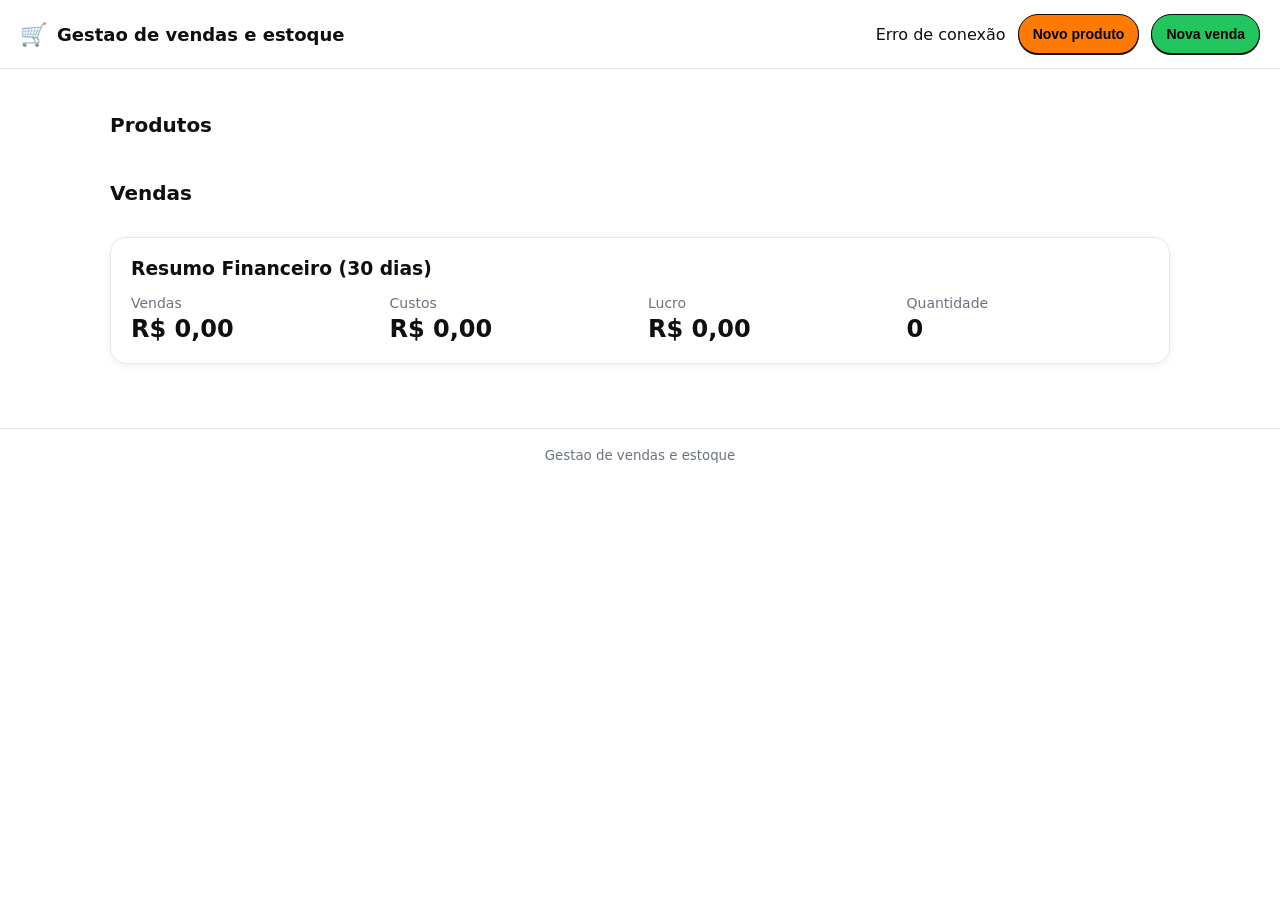
==== index.html @ 0ff95b5b "Project name" ====
<!DOCTYPE html>
<html lang="pt-br">
  <head>
    <meta charset="utf-8" />
    <meta name="viewport" content="width=device-width, initial-scale=1" />
    <title>Gestao de vendas e estoque</title>
    <link rel="stylesheet" href="styles.css" />
  </head>
  <body>
    <header>
      <div class="branding">
        <span class="logo" aria-hidden="true">🛒</span>
        <h1>Gestao de vendas e estoque</h1>
      </div>
      <div class="header-actions">
        <div class="api-config">
          <span id="connectionStatus" class="connection-status testing"
            >Testando...</span
          >
        </div>
        <button id="openCreateModal" class="button primary">
          Novo produto
        </button>
        <button id="openSaleModal" class="button success">Nova venda</button>
      </div>
    </header>

    <main>
      <section class="toolbar">
        <h2>Produtos</h2>
      </section>

      <section class="products-grid" id="products"></section>

      <section class="toolbar">
        <h2>Vendas</h2>
      </section>

      <section class="sales-section">
        <div class="sales-summary" id="salesSummary">
          <div class="summary-card">
            <h3>Resumo Financeiro (30 dias)</h3>
            <div class="summary-grid">
              <div class="summary-item">
                <span class="label">Vendas</span>
                <span class="value" id="totalSales">R$ 0,00</span>
              </div>
              <div class="summary-item">
                <span class="label">Custos</span>
                <span class="value" id="totalCosts">R$ 0,00</span>
              </div>
              <div class="summary-item">
                <span class="label">Lucro</span>
                <span class="value" id="totalProfit">R$ 0,00</span>
              </div>
              <div class="summary-item">
                <span class="label">Quantidade</span>
                <span class="value" id="totalSalesCount">0</span>
              </div>
            </div>
          </div>
        </div>
        <div class="sales-list" id="salesList"></div>
      </section>
    </main>

    <footer>
      <small>Gestao de vendas e estoque</small>
    </footer>

    <!-- Modal: Novo/Editar Produto -->
    <div id="createModal" class="modal hidden">
      <div class="modal-overlay" id="modalOverlay"></div>
      <div
        class="modal-content"
        role="dialog"
        aria-modal="true"
        aria-labelledby="modalTitle"
      >
        <button class="modal-close" id="closeCreateModal" aria-label="Fechar">
          ×
        </button>
        <h3 id="modalTitle">Cadastrar novo produto</h3>
        <form id="createForm" class="form-grid">
          <input type="hidden" id="editingId" />
          <label>Nome</label>
          <input name="name" required />
          <label>SKU</label>
          <input name="sku" required />
          <label>Preço de Custo</label>
          <input name="price" type="number" step="0.01" value="0" />
          <label>Preço de Venda</label>
          <input name="sale_price" type="number" step="0.01" value="0" />
          <label>Qtd. Mínima</label>
          <input name="min_quantity" type="number" value="0" />
          <label>Estoque Inicial</label>
          <input name="initial_quantity" type="number" value="0" />
          <div class="modal-actions">
            <button type="button" class="button" id="cancelCreate">
              Cancelar
            </button>
            <button type="submit" class="button primary" id="saveButton">
              Salvar
            </button>
          </div>
        </form>
      </div>
    </div>

    <!-- Modal: Nova Venda -->
    <div id="saleModal" class="modal hidden">
      <div class="modal-overlay" id="saleModalOverlay"></div>
      <div
        class="modal-content large"
        role="dialog"
        aria-modal="true"
        aria-labelledby="saleModalTitle"
      >
        <button class="modal-close" id="closeSaleModal" aria-label="Fechar">
          ×
        </button>
        <h3 id="saleModalTitle">Nova Venda</h3>
        <form id="saleForm">
          <div class="sale-header">
            <div class="form-row">
              <div class="form-group">
                <label>Cliente</label>
                <input
                  name="customer_name"
                  required
                  placeholder="Nome do cliente"
                />
              </div>
              <div class="form-group">
                <label>Forma de Pagamento</label>
                <select name="payment_method" required>
                  <option value="">Selecione...</option>
                  <option value="dinheiro">Dinheiro</option>
                  <option value="cartão">Cartão</option>
                  <option value="pix">PIX</option>
                  <option value="transferência">Transferência</option>
                </select>
              </div>
            </div>
            <div class="form-group">
              <label>Observações</label>
              <textarea
                name="notes"
                placeholder="Observações da venda..."
              ></textarea>
            </div>
          </div>

          <div class="sale-items">
            <h4>Itens da Venda</h4>
            <div id="saleItemsList" class="sale-items-container"></div>
            <button type="button" class="button" id="addSaleItem">
              + Adicionar Item
            </button>
          </div>

          <div class="sale-total">
            <div class="total-row">
              <span>Total da Venda:</span>
              <span id="saleTotal">R$ 0,00</span>
            </div>
          </div>

          <div class="modal-actions">
            <button type="button" class="button" id="cancelSale">
              Cancelar
            </button>
            <button type="submit" class="button success">
              Finalizar Venda
            </button>
          </div>
        </form>
      </div>
    </div>

    <script src="config.js"></script>
    <script src="app.js"></script>
  </body>
</html>
---- styles.css ----
:root {
  --bg: #ffffff;
  --text: #0f0f0f;
  --muted: #6b7280;
  --primary: #ff7a00; /* laranja */
  --primary-600: #ff880f;
  --primary-700: #f46e00;
  --border: #e5e7eb;
  --card: #ffffff;
  --shadow: rgba(16, 24, 40, 0.06);
  --black: #0f0f0f;
  --danger: #ef4444;
  --success: #22c55e;
}

* {
  box-sizing: border-box;
}
html,
body {
  height: 100%;
}
body {
  margin: 0;
  font-family: ui-sans-serif, system-ui, -apple-system, Segoe UI, Roboto, Ubuntu,
    Cantarell, Noto Sans, Helvetica Neue, Arial, "Apple Color Emoji",
    "Segoe UI Emoji";
  background: var(--bg);
  color: var(--text);
}

/* Header */
header {
  display: flex;
  align-items: center;
  justify-content: space-between;
  gap: 16px;
  padding: 14px 20px;
  border-bottom: 1px solid var(--border);
  background: #fff;
  position: sticky;
  top: 0;
  z-index: 10;
  flex-wrap: wrap;
}

.branding {
  display: flex;
  align-items: center;
  gap: 10px;
  flex-shrink: 0;
}

.logo {
  font-size: 22px;
}

header h1 {
  margin: 0;
  font-size: 18px;
  font-weight: 800;
  color: var(--black);
}

.header-actions {
  display: flex;
  gap: 12px;
  align-items: center;
  flex-wrap: wrap;
}

.api-config {
  display: flex;
  gap: 6px;
  align-items: center;
  flex-wrap: wrap;
}

.api-config input {
  width: 260px;
  padding: 8px 10px;
  border-radius: 8px;
  border: 1px solid var(--border);
  background: #fff;
  color: var(--text);
  min-width: 200px;
}

.button {
  padding: 10px 14px;
  border-radius: 999px;
  border: 1px solid var(--black);
  background: #fff;
  color: var(--black);
  font-weight: 700;
  cursor: pointer;
  box-shadow: 0 1px 0 var(--black);
  white-space: nowrap;
  min-height: 40px;
  display: flex;
  align-items: center;
  justify-content: center;
  text-align: center;
  font-size: 14px;
}

.button.primary {
  background: var(--primary);
  border-color: var(--black);
  color: #000;
}

.button.success {
  background: var(--success);
  border-color: var(--black);
  color: #000;
}

.button:hover {
  filter: brightness(0.98);
}

/* Responsividade do Header */
@media (max-width: 768px) {
  header {
    padding: 10px 15px;
  }

  .header-actions {
    flex-direction: column;
    align-items: stretch;
    width: 100%;
    gap: 8px;
  }

  .api-config {
    flex-direction: column;
    align-items: stretch;
  }

  .api-config input {
    width: 100%;
    min-width: auto;
  }

  .button {
    padding: 8px 12px;
    font-size: 13px;
  }
}

@media (max-width: 480px) {
  header h1 {
    font-size: 16px;
  }

  .logo {
    font-size: 18px;
  }
}

/* Toolbar */
main {
  padding: 20px;
  max-width: 1100px;
  margin: 0 auto;
}

.toolbar {
  display: flex;
  align-items: center;
  justify-content: space-between;
  margin-bottom: 12px;
  margin-top: 24px;
}

.toolbar h2 {
  margin: 0;
  font-size: 20px;
}

@media (max-width: 480px) {
  main {
    padding: 15px;
  }

  .toolbar h2 {
    font-size: 18px;
  }
}

/* Products grid */
.products-grid {
  display: grid;
  grid-template-columns: repeat(4, minmax(0, 1fr));
  gap: 16px;
  margin-bottom: 32px;
}

@media (max-width: 1100px) {
  .products-grid {
    grid-template-columns: repeat(3, 1fr);
  }
}

@media (max-width: 820px) {
  .products-grid {
    grid-template-columns: repeat(2, 1fr);
    gap: 12px;
  }
}

@media (max-width: 540px) {
  .products-grid {
    grid-template-columns: 1fr;
    gap: 10px;
  }
}

.product-card {
  background: var(--card);
  border: 1px solid var(--border);
  border-radius: 14px;
  box-shadow: 0 1px 2px var(--shadow);
  overflow: hidden;
  display: grid;
  grid-template-rows: 160px auto;
}

.product-media {
  background: linear-gradient(135deg, var(--primary), var(--primary-700));
  display: flex;
  align-items: center;
  justify-content: center;
  color: #000;
  font-weight: 900;
  font-size: 2em;
}

.product-body {
  padding: 12px;
  display: grid;
  gap: 6px;
}

.product-title {
  font-weight: 800;
  font-size: 16px;
  line-height: 1.3;
}

.product-meta {
  color: var(--muted);
  font-size: 13px;
  line-height: 1.4;
}

.product-actions {
  display: flex;
  flex-direction: column;
  gap: 8px;
  margin-top: 8px;
}

.tag {
  background: #fff3e8;
  color: #a84a00;
  border: 1px dashed #a84a00;
  border-radius: 999px;
  padding: 4px 10px;
  font-size: 12px;
  text-align: center;
  font-weight: 600;
  align-self: flex-start;
}

.qty-actions {
  display: grid;
  grid-template-columns: 1fr 1fr;
  gap: 6px;
  align-items: center;
}

.qty-actions input {
  width: 100%;
  padding: 6px 8px;
  border: 1px solid var(--border);
  border-radius: 8px;
  font-size: 12px;
  min-height: 32px;
}

.qty-actions input[type="number"] {
  grid-column: 1;
}

.qty-actions input[type="text"] {
  grid-column: 2;
}

.qty-actions button {
  padding: 6px 10px;
  font-size: 11px;
  border-radius: 6px;
  min-height: 32px;
  font-weight: 600;
}

.qty-actions .button:first-of-type {
  grid-column: 1;
}

.qty-actions .button:nth-of-type(2) {
  grid-column: 2;
}

.qty-actions .button.danger {
  grid-column: 1 / -1;
  margin-top: 4px;
}

.danger {
  background: var(--danger);
  color: #fff;
  border-color: #000;
}

/* Responsividade específica para cards de produtos */
@media (max-width: 820px) {
  .product-media {
    font-size: 1.8em;
  }

  .product-title {
    font-size: 15px;
  }

  .product-meta {
    font-size: 12px;
  }

  .qty-actions {
    grid-template-columns: 1fr;
    gap: 4px;
  }

  .qty-actions input,
  .qty-actions button {
    grid-column: 1;
    font-size: 11px;
    min-height: 30px;
    padding: 4px 6px;
  }

  .qty-actions .button.danger {
    margin-top: 2px;
  }
}

@media (max-width: 540px) {
  .product-card {
    grid-template-rows: 140px auto;
  }

  .product-media {
    font-size: 1.6em;
  }

  .product-body {
    padding: 10px;
  }

  .product-title {
    font-size: 14px;
  }

  .product-meta {
    font-size: 11px;
  }

  .tag {
    font-size: 11px;
    padding: 3px 8px;
  }

  .qty-actions input,
  .qty-actions button {
    font-size: 10px;
    min-height: 28px;
    padding: 3px 5px;
  }
}

@media (max-width: 400px) {
  .product-card {
    grid-template-rows: 120px auto;
  }

  .product-media {
    font-size: 1.4em;
  }

  .product-body {
    padding: 8px;
    gap: 4px;
  }

  .product-title {
    font-size: 13px;
  }

  .product-meta {
    font-size: 10px;
  }

  .tag {
    font-size: 10px;
    padding: 2px 6px;
  }

  .qty-actions input,
  .qty-actions button {
    font-size: 9px;
    min-height: 26px;
    padding: 2px 4px;
  }
}

/* Sales Section */
.sales-section {
  margin-top: 32px;
}

.sales-summary {
  margin-bottom: 24px;
}

.summary-card {
  background: var(--card);
  border: 1px solid var(--border);
  border-radius: 16px;
  padding: 20px;
  box-shadow: 0 2px 8px var(--shadow);
}

.summary-card h3 {
  margin: 0 0 16px 0;
  color: var(--black);
}

.summary-grid {
  display: grid;
  grid-template-columns: repeat(auto-fit, minmax(200px, 1fr));
  gap: 16px;
}

.summary-item {
  display: flex;
  flex-direction: column;
  gap: 4px;
}

.summary-item .label {
  font-size: 14px;
  color: var(--muted);
  font-weight: 500;
}

.summary-item .value {
  font-size: 24px;
  font-weight: 800;
  color: var(--black);
}

@media (max-width: 768px) {
  .summary-card {
    padding: 16px;
  }

  .summary-grid {
    grid-template-columns: repeat(auto-fit, minmax(150px, 1fr));
    gap: 12px;
  }

  .summary-item .value {
    font-size: 20px;
  }
}

@media (max-width: 480px) {
  .summary-card {
    padding: 12px;
  }

  .summary-grid {
    grid-template-columns: repeat(2, 1fr);
    gap: 8px;
  }

  .summary-item .label {
    font-size: 12px;
  }

  .summary-item .value {
    font-size: 18px;
  }
}

/* Modal */
.modal.hidden {
  display: none;
}

.modal {
  position: fixed;
  inset: 0;
  display: grid;
  place-items: center;
  z-index: 50;
  padding: 16px;
}

.modal-overlay {
  position: absolute;
  inset: 0;
  background: rgba(0, 0, 0, 0.4);
}

.modal-content {
  position: relative;
  width: min(560px, 94vw);
  background: #fff;
  border: 1px solid var(--border);
  border-radius: 16px;
  box-shadow: 0 20px 60px rgba(0, 0, 0, 0.25);
  padding: 14px;
  max-height: 90vh;
  overflow-y: auto;
}

.modal-content.large {
  width: min(800px, 94vw);
  max-height: 90vh;
  overflow-y: auto;
}

.modal-close {
  position: absolute;
  right: 8px;
  top: 8px;
  border: 0;
  background: transparent;
  font-size: 22px;
  cursor: pointer;
  width: 32px;
  height: 32px;
  display: flex;
  align-items: center;
  justify-content: center;
  border-radius: 50%;
}

.modal-close:hover {
  background: rgba(0, 0, 0, 0.1);
}

.modal h3 {
  margin: 0 0 10px 0;
  font-size: 18px;
  padding-right: 40px;
}

.form-grid {
  display: grid;
  grid-template-columns: 1fr 1fr;
  gap: 8px 12px;
}

.form-grid label {
  font-size: 12px;
  color: var(--muted);
  font-weight: 500;
}

.form-grid input {
  padding: 10px;
  border-radius: 10px;
  border: 1px solid var(--border);
}

.form-grid .modal-actions {
  grid-column: 1 / -1;
  display: flex;
  justify-content: flex-end;
  gap: 8px;
  margin-top: 6px;
}

@media (max-width: 640px) {
  .modal {
    padding: 8px;
  }

  .modal-content {
    width: 100%;
    max-width: none;
    border-radius: 12px;
    padding: 12px;
  }

  .form-grid {
    grid-template-columns: 1fr;
    gap: 8px;
  }

  .modal-actions {
    flex-direction: column;
    gap: 6px;
  }

  .modal-actions .button {
    width: 100%;
  }
}

/* Sale Form */
.sale-header {
  margin-bottom: 20px;
}

.form-row {
  display: grid;
  grid-template-columns: 1fr 1fr;
  gap: 16px;
  margin-bottom: 16px;
}

.form-group {
  display: flex;
  flex-direction: column;
  gap: 6px;
  position: relative;
}

.form-group label {
  font-size: 14px;
  font-weight: 500;
  color: var(--black);
}

.form-group input,
.form-group select,
.form-group textarea {
  padding: 10px;
  border-radius: 10px;
  border: 1px solid var(--border);
  font-size: 14px;
  width: 100%;
  box-sizing: border-box;
}

.form-group textarea {
  resize: vertical;
  min-height: 80px;
}

.sale-items {
  margin-bottom: 20px;
}

.sale-items h4 {
  margin: 0 0 12px 0;
  font-size: 16px;
}

.sale-items-container {
  max-height: 300px;
  overflow-y: auto;
  margin-bottom: 12px;
  padding: 2px;
}

.sale-items-container::-webkit-scrollbar {
  width: 6px;
}

.sale-items-container::-webkit-scrollbar-track {
  background: #f1f5f9;
  border-radius: 3px;
}

.sale-items-container::-webkit-scrollbar-thumb {
  background: #cbd5e1;
  border-radius: 3px;
}

.sale-items-container::-webkit-scrollbar-thumb:hover {
  background: #94a3b8;
}

@media (max-width: 640px) {
  .sale-items-container {
    max-height: 250px;
  }
}

/* Autocomplete/Dropdown para produtos */
.product-autocomplete {
  position: relative;
}

.product-dropdown {
  position: absolute;
  top: 100%;
  left: 0;
  right: 0;
  background: white;
  border: 1px solid var(--border);
  border-top: none;
  border-radius: 0 0 8px 8px;
  max-height: 200px;
  overflow-y: auto;
  z-index: 100;
  box-shadow: 0 4px 12px rgba(0, 0, 0, 0.15);
}

.product-dropdown-item {
  padding: 10px 12px;
  cursor: pointer;
  border-bottom: 1px solid #f1f5f9;
  transition: background-color 0.2s;
  font-size: 13px;
}

.product-dropdown-item:hover,
.product-dropdown-item.highlighted {
  background: #f8fafc;
}

.product-dropdown-item:last-child {
  border-bottom: none;
}

.product-dropdown-item .product-name {
  font-weight: 600;
  color: var(--black);
}

.product-dropdown-item .product-details {
  font-size: 11px;
  color: var(--muted);
  margin-top: 2px;
}

/* Sale Items Layout Responsivo */
.sale-item {
  display: grid;
  grid-template-columns: 2fr 80px 80px 80px auto;
  gap: 8px;
  align-items: start;
  padding: 12px;
  border: 1px solid var(--border);
  border-radius: 10px;
  margin-bottom: 8px;
  background: #f9fafb;
  position: relative;
}

.sale-item-field {
  display: flex;
  flex-direction: column;
  gap: 4px;
}

.sale-item-field label {
  font-size: 11px;
  color: var(--muted);
  font-weight: 500;
  text-transform: uppercase;
  letter-spacing: 0.5px;
}

.sale-item input,
.sale-item select {
  padding: 8px;
  border-radius: 6px;
  border: 1px solid var(--border);
  font-size: 13px;
  background: white;
  width: 100%;
  box-sizing: border-box;
}

.sale-item input:focus,
.sale-item select:focus {
  outline: none;
  border-color: var(--primary);
  box-shadow: 0 0 0 3px rgba(255, 122, 0, 0.1);
}

.sale-item .remove-item {
  background: var(--danger);
  color: white;
  border: none;
  border-radius: 6px;
  padding: 6px 8px;
  cursor: pointer;
  font-size: 11px;
  white-space: nowrap;
  height: fit-content;
  margin-top: 16px;
  font-weight: 600;
}

.sale-item .remove-item:hover {
  background: #dc2626;
}

/* Responsividade para Sale Items */
@media (max-width: 1024px) {
  .sale-item {
    grid-template-columns: 1.5fr 70px 70px 70px auto;
    gap: 6px;
  }

  .sale-item input {
    font-size: 12px;
    padding: 6px;
  }
}

@media (max-width: 768px) {
  .form-row {
    grid-template-columns: 1fr;
    gap: 12px;
  }

  .sale-item {
    grid-template-columns: 1fr 1fr;
    gap: 8px;
    padding: 10px;
  }

  .sale-item-field:first-child {
    grid-column: 1 / -1;
  }

  .sale-item .remove-item {
    grid-column: 1 / -1;
    margin-top: 8px;
    justify-self: start;
    width: fit-content;
  }
}

@media (max-width: 640px) {
  .sale-items h4 {
    font-size: 14px;
  }

  .sale-item {
    grid-template-columns: 1fr;
    gap: 6px;
    padding: 8px;
  }

  .sale-item-field {
    gap: 2px;
  }

  .sale-item-field label {
    font-size: 10px;
  }

  .sale-item input {
    font-size: 11px;
    padding: 5px;
  }

  .sale-item .remove-item {
    margin-top: 4px;
    padding: 4px 6px;
    font-size: 10px;
  }
}

@media (max-width: 480px) {
  .form-group input,
  .form-group select,
  .form-group textarea {
    padding: 8px;
    font-size: 13px;
  }

  .form-group textarea {
    min-height: 60px;
  }

  .product-dropdown-item {
    padding: 8px 10px;
    font-size: 12px;
  }
}

.sale-total {
  border-top: 2px solid var(--border);
  padding-top: 16px;
  margin-bottom: 20px;
}

.total-row {
  display: flex;
  justify-content: space-between;
  align-items: center;
  font-size: 18px;
  font-weight: 700;
}

.modal-actions {
  display: flex;
  justify-content: flex-end;
  gap: 12px;
  padding-top: 16px;
  border-top: 1px solid var(--border);
}

@media (max-width: 480px) {
  .modal-actions {
    flex-direction: column;
    gap: 8px;
  }

  .modal-actions .button {
    width: 100%;
  }

  .total-row {
    font-size: 16px;
  }
}

footer {
  padding: 16px 20px;
  color: var(--muted);
  border-top: 1px solid var(--border);
  margin-top: 20px;
  text-align: center;
}

@media (max-width: 480px) {
  footer {
    padding: 12px 15px;
    font-size: 12px;
  }
}
/* Delete confirmation dialog */
  .delete-confirmation {
    position: fixed;
    top: 50%;
    left: 50%;
    transform: translate(-50%, -50%);
    z-index: 1000; /* above overlay (999) */
    background: #fff;
    border: 1px solid var(--border);
    border-radius: 12px;
    padding: 16px;
    width: min(420px, 92vw);
    box-shadow: 0 20px 60px rgba(0, 0, 0, 0.25);
  }

  .delete-confirmation h4 {
    margin: 0 0 8px 0;
  }

  .delete-confirmation p {
    margin: 6px 0;
  }

  .delete-confirmation .actions {
    display: flex;
    justify-content: flex-end;
    gap: 8px;
    margin-top: 12px;
  }
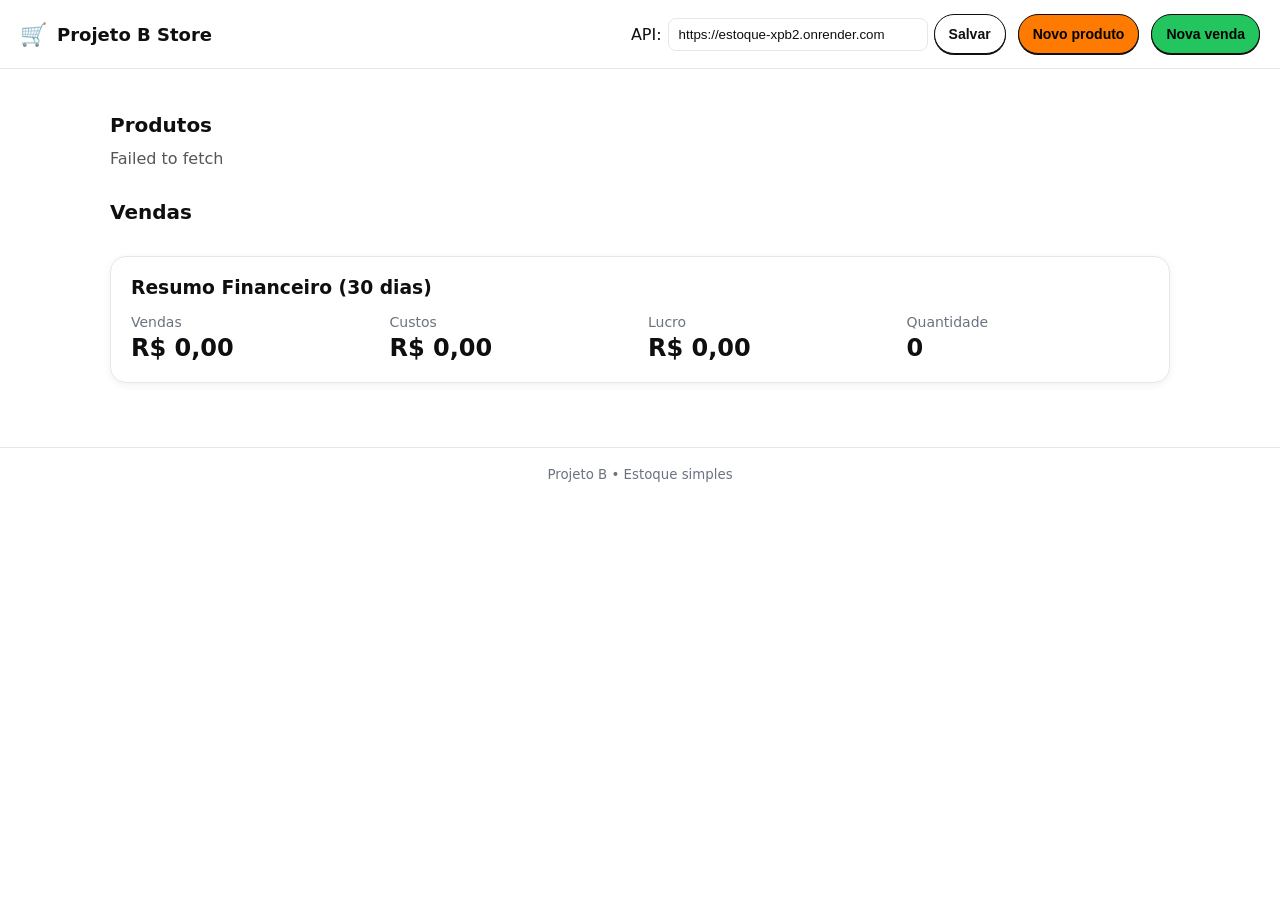
==== commit 09871a63: "Field date" ====
--- a/index.html
+++ b/index.html
@@ -3,20 +3,23 @@
   <head>
     <meta charset="utf-8" />
     <meta name="viewport" content="width=device-width, initial-scale=1" />
-    <title>Gestao de vendas e estoque</title>
+    <title>Estoque - Projeto B</title>
     <link rel="stylesheet" href="styles.css" />
   </head>
   <body>
     <header>
       <div class="branding">
         <span class="logo" aria-hidden="true">🛒</span>
-        <h1>Gestao de vendas e estoque</h1>
+        <h1>Projeto B Store</h1>
       </div>
       <div class="header-actions">
         <div class="api-config">
-          <span id="connectionStatus" class="connection-status testing"
-            >Testando...</span
-          >
+          <label>API:</label>
+          <input
+            id="apiBaseInput"
+            placeholder="URL da API (ex: http://localhost:8000)"
+          />
+          <button id="saveApiBaseBtn" class="button">Salvar</button>
         </div>
         <button id="openCreateModal" class="button primary">
           Novo produto
@@ -65,10 +68,10 @@
     </main>
 
     <footer>
-      <small>Gestao de vendas e estoque</small>
+      <small>Projeto B • Estoque simples</small>
     </footer>
 
-    <!-- Modal: Novo/Editar Produto -->
+    <!-- Modal: Novo Produto -->
     <div id="createModal" class="modal hidden">
       <div class="modal-overlay" id="modalOverlay"></div>
       <div
@@ -81,27 +84,79 @@
           ×
         </button>
         <h3 id="modalTitle">Cadastrar novo produto</h3>
-        <form id="createForm" class="form-grid">
-          <input type="hidden" id="editingId" />
-          <label>Nome</label>
-          <input name="name" required />
-          <label>SKU</label>
-          <input name="sku" required />
-          <label>Preço de Custo</label>
-          <input name="price" type="number" step="0.01" value="0" />
-          <label>Preço de Venda</label>
-          <input name="sale_price" type="number" step="0.01" value="0" />
-          <label>Qtd. Mínima</label>
-          <input name="min_quantity" type="number" value="0" />
-          <label>Estoque Inicial</label>
-          <input name="initial_quantity" type="number" value="0" />
-          <div class="modal-actions">
-            <button type="button" class="button" id="cancelCreate">
-              Cancelar
-            </button>
-            <button type="submit" class="button primary" id="saveButton">
-              Salvar
-            </button>
+        <form id="createForm">
+          <input type="hidden" id="editingId" name="editing_id" />
+          <div class="form-grid">
+            <div>
+              <label for="name">Nome do produto</label>
+              <input name="name" required placeholder="Nome do produto" />
+            </div>
+            <div>
+              <label for="sku">SKU</label>
+              <input name="sku" required placeholder="SKU único" />
+            </div>
+            <div>
+              <label for="price">Preço de custo</label>
+              <input
+                name="price"
+                type="number"
+                step="0.01"
+                placeholder="0.00"
+                required
+              />
+            </div>
+            <div>
+              <label for="sale_price">Preço de venda</label>
+              <input
+                name="sale_price"
+                type="number"
+                step="0.01"
+                placeholder="0.00"
+                required
+              />
+            </div>
+            <div>
+              <label for="min_quantity">Quantidade mínima</label>
+              <input
+                name="min_quantity"
+                type="number"
+                placeholder="0"
+                required
+              />
+            </div>
+            <div>
+              <label for="initial_quantity">Estoque inicial</label>
+              <input
+                name="initial_quantity"
+                type="number"
+                placeholder="0"
+                required
+              />
+            </div>
+            <div>
+              <label for="purchase_date">Data de compra</label>
+              <input
+                name="purchase_date"
+                type="date"
+                placeholder="Data de compra"
+              />
+            </div>
+            <div>
+              <label for="expiry_date">Data de vencimento</label>
+              <input
+                name="expiry_date"
+                type="date"
+                placeholder="Data de vencimento"
+              />
+            </div>
+            <div class="modal-actions">
+              <button type="button" class="button" id="cancelCreate">
+                Cancelar
+              </button>
+              <button type="submit" class="button primary" id="saveButton">
+                Salvar
+              </button>
+            </div>
           </div>
         </form>
       </div>
@@ -181,4 +236,4 @@
     <script src="config.js"></script>
     <script src="app.js"></script>
   </body>
-</html>
+</html>
--- a/styles.css
+++ b/styles.css
@@ -1,959 +1,966 @@
 :root {
-  --bg: #ffffff;
-  --text: #0f0f0f;
-  --muted: #6b7280;
-  --primary: #ff7a00; /* laranja */
-  --primary-600: #ff880f;
-  --primary-700: #f46e00;
-  --border: #e5e7eb;
-  --card: #ffffff;
-  --shadow: rgba(16, 24, 40, 0.06);
-  --black: #0f0f0f;
-  --danger: #ef4444;
-  --success: #22c55e;
-}
-
-* {
-  box-sizing: border-box;
-}
-html,
-body {
-  height: 100%;
-}
-body {
-  margin: 0;
-  font-family: ui-sans-serif, system-ui, -apple-system, Segoe UI, Roboto, Ubuntu,
-    Cantarell, Noto Sans, Helvetica Neue, Arial, "Apple Color Emoji",
-    "Segoe UI Emoji";
-  background: var(--bg);
-  color: var(--text);
-}
-
-/* Header */
-header {
-  display: flex;
-  align-items: center;
-  justify-content: space-between;
-  gap: 16px;
-  padding: 14px 20px;
-  border-bottom: 1px solid var(--border);
-  background: #fff;
-  position: sticky;
-  top: 0;
-  z-index: 10;
-  flex-wrap: wrap;
-}
-
-.branding {
-  display: flex;
-  align-items: center;
-  gap: 10px;
-  flex-shrink: 0;
-}
-
-.logo {
-  font-size: 22px;
-}
-
-header h1 {
-  margin: 0;
-  font-size: 18px;
-  font-weight: 800;
-  color: var(--black);
-}
-
-.header-actions {
-  display: flex;
-  gap: 12px;
-  align-items: center;
-  flex-wrap: wrap;
-}
-
-.api-config {
-  display: flex;
-  gap: 6px;
-  align-items: center;
-  flex-wrap: wrap;
-}
-
-.api-config input {
-  width: 260px;
-  padding: 8px 10px;
-  border-radius: 8px;
-  border: 1px solid var(--border);
-  background: #fff;
-  color: var(--text);
-  min-width: 200px;
-}
-
-.button {
-  padding: 10px 14px;
-  border-radius: 999px;
-  border: 1px solid var(--black);
-  background: #fff;
-  color: var(--black);
-  font-weight: 700;
-  cursor: pointer;
-  box-shadow: 0 1px 0 var(--black);
-  white-space: nowrap;
-  min-height: 40px;
-  display: flex;
-  align-items: center;
-  justify-content: center;
-  text-align: center;
-  font-size: 14px;
-}
-
-.button.primary {
-  background: var(--primary);
-  border-color: var(--black);
-  color: #000;
-}
-
-.button.success {
-  background: var(--success);
-  border-color: var(--black);
-  color: #000;
-}
-
-.button:hover {
-  filter: brightness(0.98);
-}
-
-/* Responsividade do Header */
-@media (max-width: 768px) {
+	--bg: #ffffff;
+	--text: #0f0f0f;
+	--muted: #6b7280;
+	--primary: #ff7a00; /* laranja */
+	--primary-600: #ff880f;
+	--primary-700: #f46e00;
+	--border: #e5e7eb;
+	--card: #ffffff;
+	--shadow: rgba(16, 24, 40, 0.06);
+	--black: #0f0f0f;
+	--danger: #ef4444;
+	--success: #22c55e;
+  }
+  
+  * {
+	box-sizing: border-box;
+  }
+  html,
+  body {
+	height: 100%;
+  }
+  body {
+	margin: 0;
+	font-family: ui-sans-serif, system-ui, -apple-system, Segoe UI, Roboto, Ubuntu,
+	  Cantarell, Noto Sans, Helvetica Neue, Arial, "Apple Color Emoji",
+	  "Segoe UI Emoji";
+	background: var(--bg);
+	color: var(--text);
+  }
+  
+  /* Header */
   header {
-    padding: 10px 15px;
-  }
-
+	display: flex;
+	align-items: center;
+	justify-content: space-between;
+	gap: 16px;
+	padding: 14px 20px;
+	border-bottom: 1px solid var(--border);
+	background: #fff;
+	position: sticky;
+	top: 0;
+	z-index: 10;
+	flex-wrap: wrap;
+  }
+  
+  .branding {
+	display: flex;
+	align-items: center;
+	gap: 10px;
+	flex-shrink: 0;
+  }
+  
+  .logo {
+	font-size: 22px;
+  }
+  
+  header h1 {
+	margin: 0;
+	font-size: 18px;
+	font-weight: 800;
+	color: var(--black);
+  }
+  
   .header-actions {
-    flex-direction: column;
-    align-items: stretch;
+	display: flex;
+	gap: 12px;
+	align-items: center;
+	flex-wrap: wrap;
+  }
+  
+  .api-config {
+	display: flex;
+	gap: 6px;
+	align-items: center;
+	flex-wrap: wrap;
+  }
+  
+  .api-config input {
+	width: 260px;
+	padding: 8px 10px;
+	border-radius: 8px;
+	border: 1px solid var(--border);
+	background: #fff;
+	color: var(--text);
+	min-width: 200px;
+  }
+  
+  .button {
+	padding: 10px 14px;
+	border-radius: 999px;
+	border: 1px solid var(--black);
+	background: #fff;
+	color: var(--black);
+	font-weight: 700;
+	cursor: pointer;
+	box-shadow: 0 1px 0 var(--black);
+	white-space: nowrap;
+	min-height: 40px;
+	display: flex;
+	align-items: center;
+	justify-content: center;
+	text-align: center;
+	font-size: 14px;
+  }
+  
+  .button.primary {
+	background: var(--primary);
+	border-color: var(--black);
+	color: #000;
+  }
+  
+  .button.success {
+	background: var(--success);
+	border-color: var(--black);
+	color: #000;
+  }
+  
+  .button:hover {
+	filter: brightness(0.98);
+  }
+  
+  /* Responsividade do Header */
+  @media (max-width: 768px) {
+	header {
+	  padding: 10px 15px;
+	}
+	
+	.header-actions {
+	  flex-direction: column;
+	  align-items: stretch;
+	  width: 100%;
+	  gap: 8px;
+	}
+	
+	.api-config {
+	  flex-direction: column;
+	  align-items: stretch;
+	}
+	
+	.api-config input {
+	  width: 100%;
+	  min-width: auto;
+	}
+	
+	.button {
+	  padding: 8px 12px;
+	  font-size: 13px;
+	}
+  }
+  
+  @media (max-width: 480px) {
+	header h1 {
+	  font-size: 16px;
+	}
+	
+	.logo {
+	  font-size: 18px;
+	}
+  }
+  
+  /* Toolbar */
+  main {
+	padding: 20px;
+	max-width: 1100px;
+	margin: 0 auto;
+  }
+  
+  .toolbar {
+	display: flex;
+	align-items: center;
+	justify-content: space-between;
+	margin-bottom: 12px;
+	margin-top: 24px;
+  }
+  
+  .toolbar h2 {
+	margin: 0;
+	font-size: 20px;
+  }
+  
+  @media (max-width: 480px) {
+	main {
+	  padding: 15px;
+	}
+	
+	.toolbar h2 {
+	  font-size: 18px;
+	}
+  }
+  
+  /* Products grid */
+  .products-grid {
+	display: grid;
+	grid-template-columns: repeat(4, minmax(0, 1fr));
+	gap: 16px;
+	margin-bottom: 32px;
+  }
+  
+  @media (max-width: 1100px) {
+	.products-grid {
+	  grid-template-columns: repeat(3, 1fr);
+	}
+  }
+  
+  @media (max-width: 820px) {
+	.products-grid {
+	  grid-template-columns: repeat(2, 1fr);
+	  gap: 12px;
+	}
+  }
+  
+  @media (max-width: 540px) {
+	.products-grid {
+	  grid-template-columns: 1fr;
+	  gap: 10px;
+	}
+  }
+  
+  .product-card {
+	background: var(--card);
+	border: 1px solid var(--border);
+	border-radius: 14px;
+	box-shadow: 0 1px 2px var(--shadow);
+	overflow: hidden;
+	display: grid;
+	grid-template-rows: 160px auto;
+  }
+  
+  .product-media {
+	background: linear-gradient(135deg, var(--primary), var(--primary-700));
+	display: flex;
+	align-items: center;
+	justify-content: center;
+	color: #000;
+	font-weight: 900;
+	font-size: 2em;
+  }
+  
+  .product-body {
+	padding: 12px;
+	display: grid;
+	gap: 6px;
+  }
+  
+  .product-title {
+	font-weight: 800;
+	font-size: 16px;
+	line-height: 1.3;
+  }
+  
+  .product-meta {
+	color: var(--muted);
+	font-size: 13px;
+	line-height: 1.4;
+  }
+  
+  .product-actions {
+	display: flex;
+	flex-direction: column;
+	gap: 8px;
+	margin-top: 8px;
+  }
+  
+  .tag {
+	background: #fff3e8;
+	color: #a84a00;
+	border: 1px dashed #a84a00;
+	border-radius: 999px;
+	padding: 4px 10px;
+	font-size: 12px;
+	text-align: center;
+	font-weight: 600;
+	align-self: flex-start;
+  }
+  
+  .qty-actions {
+	display: grid;
+	grid-template-columns: 1fr 1fr;
+	gap: 6px;
+	align-items: center;
+  }
+  
+  .qty-actions input {
+	width: 100%;
+	padding: 6px 8px;
+	border: 1px solid var(--border);
+	border-radius: 8px;
+	font-size: 12px;
+	min-height: 32px;
+  }
+  
+  .qty-actions input[type="number"] {
+	grid-column: 1;
+  }
+  
+  .qty-actions input[type="text"] {
+	grid-column: 2;
+  }
+  
+  .qty-actions button {
+	padding: 6px 10px;
+	font-size: 11px;
+	border-radius: 6px;
+	min-height: 32px;
+	font-weight: 600;
+  }
+  
+  .qty-actions .button:first-of-type {
+	grid-column: 1;
+  }
+  
+  .qty-actions .button:nth-of-type(2) {
+	grid-column: 2;
+  }
+  
+  .qty-actions .button.danger {
+	grid-column: 1 / -1;
+	margin-top: 4px;
+  }
+  
+  .danger {
+	background: var(--danger);
+	color: #fff;
+	border-color: #000;
+  }
+  
+  /* Responsividade específica para cards de produtos */
+  @media (max-width: 820px) {
+	.product-media {
+	  font-size: 1.8em;
+	}
+	
+	.product-title {
+	  font-size: 15px;
+	}
+	
+	.product-meta {
+	  font-size: 12px;
+	}
+	
+	.qty-actions {
+	  grid-template-columns: 1fr;
+	  gap: 4px;
+	}
+	
+	.qty-actions input,
+	.qty-actions button {
+	  grid-column: 1;
+	  font-size: 11px;
+	  min-height: 30px;
+	  padding: 4px 6px;
+	}
+	
+	.qty-actions .button.danger {
+	  margin-top: 2px;
+	}
+  }
+  
+  @media (max-width: 540px) {
+	.product-card {
+	  grid-template-rows: 140px auto;
+	}
+	
+	.product-media {
+	  font-size: 1.6em;
+	}
+	
+	.product-body {
+	  padding: 10px;
+	}
+	
+	.product-title {
+	  font-size: 14px;
+	}
+	
+	.product-meta {
+	  font-size: 11px;
+	}
+	
+	.tag {
+	  font-size: 11px;
+	  padding: 3px 8px;
+	}
+	
+	.qty-actions input,
+	.qty-actions button {
+	  font-size: 10px;
+	  min-height: 28px;
+	  padding: 3px 5px;
+	}
+  }
+  
+  @media (max-width: 400px) {
+	.product-card {
+	  grid-template-rows: 120px auto;
+	}
+	
+	.product-media {
+	  font-size: 1.4em;
+	}
+	
+	.product-body {
+	  padding: 8px;
+	  gap: 4px;
+	}
+	
+	.product-title {
+	  font-size: 13px;
+	}
+	
+	.product-meta {
+	  font-size: 10px;
+	}
+	
+	.tag {
+	  font-size: 10px;
+	  padding: 2px 6px;
+	}
+	
+	.qty-actions input,
+	.qty-actions button {
+	  font-size: 9px;
+	  min-height: 26px;
+	  padding: 2px 4px;
+	}
+  }
+  
+  /* Sales Section */
+  .sales-section {
+	margin-top: 32px;
+  }
+  
+  .sales-summary {
+	margin-bottom: 24px;
+  }
+  
+  .summary-card {
+	background: var(--card);
+	border: 1px solid var(--border);
+	border-radius: 16px;
+	padding: 20px;
+	box-shadow: 0 2px 8px var(--shadow);
+  }
+  
+  .summary-card h3 {
+	margin: 0 0 16px 0;
+	color: var(--black);
+  }
+  
+  .summary-grid {
+	display: grid;
+	grid-template-columns: repeat(auto-fit, minmax(200px, 1fr));
+	gap: 16px;
+  }
+  
+  .summary-item {
+	display: flex;
+	flex-direction: column;
+	gap: 4px;
+  }
+  
+  .summary-item .label {
+	font-size: 14px;
+	color: var(--muted);
+	font-weight: 500;
+  }
+  
+  .summary-item .value {
+	font-size: 24px;
+	font-weight: 800;
+	color: var(--black);
+  }
+  
+  @media (max-width: 768px) {
+	.summary-card {
+	  padding: 16px;
+	}
+	
+	.summary-grid {
+	  grid-template-columns: repeat(auto-fit, minmax(150px, 1fr));
+	  gap: 12px;
+	}
+	
+	.summary-item .value {
+	  font-size: 20px;
+	}
+  }
+  
+  @media (max-width: 480px) {
+	.summary-card {
+	  padding: 12px;
+	}
+	
+	.summary-grid {
+	  grid-template-columns: repeat(2, 1fr);
+	  gap: 8px;
+	}
+	
+	.summary-item .label {
+	  font-size: 12px;
+	}
+	
+	.summary-item .value {
+	  font-size: 18px;
+	}
+  }
+  
+  /* Modal */
+  .modal.hidden {
+	display: none;
+  }
+  
+  .modal {
+	position: fixed;
+	inset: 0;
+	display: grid;
+	place-items: center;
+	z-index: 50;
+	padding: 16px;
+  }
+  
+  .modal-overlay {
+	position: absolute;
+	inset: 0;
+	background: rgba(0, 0, 0, 0.4);
+  }
+  
+  .modal-content {
+	position: relative;
+	width: min(560px, 94vw);
+	background: #fff;
+	border: 1px solid var(--border);
+	border-radius: 16px;
+	box-shadow: 0 20px 60px rgba(0, 0, 0, 0.25);
+	padding: 14px;
+	max-height: 90vh;
+	overflow-y: auto;
+  }
+  
+  .modal-content.large {
+	width: min(800px, 94vw);
+	max-height: 90vh;
+	overflow-y: auto;
+  }
+  
+  .modal-close {
+	position: absolute;
+	right: 8px;
+	top: 8px;
+	border: 0;
+	background: transparent;
+	font-size: 22px;
+	cursor: pointer;
+	width: 32px;
+	height: 32px;
+	display: flex;
+	align-items: center;
+	justify-content: center;
+	border-radius: 50%;
+  }
+  
+  .modal-close:hover {
+	background: rgba(0, 0, 0, 0.1);
+  }
+  
+  .modal h3 {
+	margin: 0 0 10px 0;
+	font-size: 18px;
+	padding-right: 40px;
+  }
+  
+  .form-grid {
+    display: grid;
+    grid-template-columns: 1fr 1fr;
+    gap: 12px 16px;
+  }
+  
+  .form-grid label {
+    font-size: 12px;
+    color: var(--muted);
+    font-weight: 500;
+    margin-bottom: 4px;
+    display: block;
+  }
+  
+  .form-grid input {
+    padding: 10px;
+    border-radius: 10px;
+    border: 1px solid var(--border);
     width: 100%;
+    box-sizing: border-box;
+  }
+  
+  .form-grid .modal-actions {
+    grid-column: 1 / -1;
+    display: flex;
+    justify-content: flex-end;
     gap: 8px;
-  }
-
-  .api-config {
-    flex-direction: column;
-    align-items: stretch;
-  }
-
-  .api-config input {
-    width: 100%;
-    min-width: auto;
-  }
-
-  .button {
-    padding: 8px 12px;
-    font-size: 13px;
-  }
-}
-
-@media (max-width: 480px) {
-  header h1 {
-    font-size: 16px;
-  }
-
-  .logo {
-    font-size: 18px;
-  }
-}
-
-/* Toolbar */
-main {
-  padding: 20px;
-  max-width: 1100px;
-  margin: 0 auto;
-}
-
-.toolbar {
-  display: flex;
-  align-items: center;
-  justify-content: space-between;
-  margin-bottom: 12px;
-  margin-top: 24px;
-}
-
-.toolbar h2 {
-  margin: 0;
-  font-size: 20px;
-}
-
-@media (max-width: 480px) {
-  main {
-    padding: 15px;
-  }
-
-  .toolbar h2 {
-    font-size: 18px;
-  }
-}
-
-/* Products grid */
-.products-grid {
-  display: grid;
-  grid-template-columns: repeat(4, minmax(0, 1fr));
-  gap: 16px;
-  margin-bottom: 32px;
-}
-
-@media (max-width: 1100px) {
-  .products-grid {
-    grid-template-columns: repeat(3, 1fr);
-  }
-}
-
-@media (max-width: 820px) {
-  .products-grid {
-    grid-template-columns: repeat(2, 1fr);
-    gap: 12px;
-  }
-}
-
-@media (max-width: 540px) {
-  .products-grid {
-    grid-template-columns: 1fr;
-    gap: 10px;
-  }
-}
-
-.product-card {
-  background: var(--card);
-  border: 1px solid var(--border);
-  border-radius: 14px;
-  box-shadow: 0 1px 2px var(--shadow);
-  overflow: hidden;
-  display: grid;
-  grid-template-rows: 160px auto;
-}
-
-.product-media {
-  background: linear-gradient(135deg, var(--primary), var(--primary-700));
-  display: flex;
-  align-items: center;
-  justify-content: center;
-  color: #000;
-  font-weight: 900;
-  font-size: 2em;
-}
-
-.product-body {
-  padding: 12px;
-  display: grid;
-  gap: 6px;
-}
-
-.product-title {
-  font-weight: 800;
-  font-size: 16px;
-  line-height: 1.3;
-}
-
-.product-meta {
-  color: var(--muted);
-  font-size: 13px;
-  line-height: 1.4;
-}
-
-.product-actions {
-  display: flex;
-  flex-direction: column;
-  gap: 8px;
-  margin-top: 8px;
-}
-
-.tag {
-  background: #fff3e8;
-  color: #a84a00;
-  border: 1px dashed #a84a00;
-  border-radius: 999px;
-  padding: 4px 10px;
-  font-size: 12px;
-  text-align: center;
-  font-weight: 600;
-  align-self: flex-start;
-}
-
-.qty-actions {
-  display: grid;
-  grid-template-columns: 1fr 1fr;
-  gap: 6px;
-  align-items: center;
-}
-
-.qty-actions input {
-  width: 100%;
-  padding: 6px 8px;
-  border: 1px solid var(--border);
-  border-radius: 8px;
-  font-size: 12px;
-  min-height: 32px;
-}
-
-.qty-actions input[type="number"] {
-  grid-column: 1;
-}
-
-.qty-actions input[type="text"] {
-  grid-column: 2;
-}
-
-.qty-actions button {
-  padding: 6px 10px;
-  font-size: 11px;
-  border-radius: 6px;
-  min-height: 32px;
-  font-weight: 600;
-}
-
-.qty-actions .button:first-of-type {
-  grid-column: 1;
-}
-
-.qty-actions .button:nth-of-type(2) {
-  grid-column: 2;
-}
-
-.qty-actions .button.danger {
-  grid-column: 1 / -1;
-  margin-top: 4px;
-}
-
-.danger {
-  background: var(--danger);
-  color: #fff;
-  border-color: #000;
-}
-
-/* Responsividade específica para cards de produtos */
-@media (max-width: 820px) {
-  .product-media {
-    font-size: 1.8em;
-  }
-
-  .product-title {
-    font-size: 15px;
-  }
-
-  .product-meta {
-    font-size: 12px;
-  }
-
-  .qty-actions {
-    grid-template-columns: 1fr;
-    gap: 4px;
-  }
-
-  .qty-actions input,
-  .qty-actions button {
-    grid-column: 1;
-    font-size: 11px;
-    min-height: 30px;
-    padding: 4px 6px;
-  }
-
-  .qty-actions .button.danger {
-    margin-top: 2px;
-  }
-}
-
-@media (max-width: 540px) {
-  .product-card {
-    grid-template-rows: 140px auto;
-  }
-
-  .product-media {
-    font-size: 1.6em;
-  }
-
-  .product-body {
-    padding: 10px;
-  }
-
-  .product-title {
-    font-size: 14px;
-  }
-
-  .product-meta {
-    font-size: 11px;
-  }
-
-  .tag {
-    font-size: 11px;
-    padding: 3px 8px;
-  }
-
-  .qty-actions input,
-  .qty-actions button {
-    font-size: 10px;
-    min-height: 28px;
-    padding: 3px 5px;
-  }
-}
-
-@media (max-width: 400px) {
-  .product-card {
-    grid-template-rows: 120px auto;
-  }
-
-  .product-media {
-    font-size: 1.4em;
-  }
-
-  .product-body {
-    padding: 8px;
-    gap: 4px;
-  }
-
-  .product-title {
-    font-size: 13px;
-  }
-
-  .product-meta {
-    font-size: 10px;
-  }
-
-  .tag {
-    font-size: 10px;
-    padding: 2px 6px;
-  }
-
-  .qty-actions input,
-  .qty-actions button {
-    font-size: 9px;
-    min-height: 26px;
-    padding: 2px 4px;
-  }
-}
-
-/* Sales Section */
-.sales-section {
-  margin-top: 32px;
-}
-
-.sales-summary {
-  margin-bottom: 24px;
-}
-
-.summary-card {
-  background: var(--card);
-  border: 1px solid var(--border);
-  border-radius: 16px;
-  padding: 20px;
-  box-shadow: 0 2px 8px var(--shadow);
-}
-
-.summary-card h3 {
-  margin: 0 0 16px 0;
-  color: var(--black);
-}
-
-.summary-grid {
-  display: grid;
-  grid-template-columns: repeat(auto-fit, minmax(200px, 1fr));
-  gap: 16px;
-}
-
-.summary-item {
-  display: flex;
-  flex-direction: column;
-  gap: 4px;
-}
-
-.summary-item .label {
-  font-size: 14px;
-  color: var(--muted);
-  font-weight: 500;
-}
-
-.summary-item .value {
-  font-size: 24px;
-  font-weight: 800;
-  color: var(--black);
-}
-
-@media (max-width: 768px) {
-  .summary-card {
-    padding: 16px;
-  }
-
-  .summary-grid {
-    grid-template-columns: repeat(auto-fit, minmax(150px, 1fr));
-    gap: 12px;
-  }
-
-  .summary-item .value {
-    font-size: 20px;
-  }
-}
-
-@media (max-width: 480px) {
-  .summary-card {
-    padding: 12px;
-  }
-
-  .summary-grid {
-    grid-template-columns: repeat(2, 1fr);
-    gap: 8px;
-  }
-
-  .summary-item .label {
-    font-size: 12px;
-  }
-
-  .summary-item .value {
-    font-size: 18px;
-  }
-}
-
-/* Modal */
-.modal.hidden {
-  display: none;
-}
-
-.modal {
-  position: fixed;
-  inset: 0;
-  display: grid;
-  place-items: center;
-  z-index: 50;
-  padding: 16px;
-}
-
-.modal-overlay {
-  position: absolute;
-  inset: 0;
-  background: rgba(0, 0, 0, 0.4);
-}
-
-.modal-content {
-  position: relative;
-  width: min(560px, 94vw);
-  background: #fff;
-  border: 1px solid var(--border);
-  border-radius: 16px;
-  box-shadow: 0 20px 60px rgba(0, 0, 0, 0.25);
-  padding: 14px;
-  max-height: 90vh;
-  overflow-y: auto;
-}
-
-.modal-content.large {
-  width: min(800px, 94vw);
-  max-height: 90vh;
-  overflow-y: auto;
-}
-
-.modal-close {
-  position: absolute;
-  right: 8px;
-  top: 8px;
-  border: 0;
-  background: transparent;
-  font-size: 22px;
-  cursor: pointer;
-  width: 32px;
-  height: 32px;
-  display: flex;
-  align-items: center;
-  justify-content: center;
-  border-radius: 50%;
-}
-
-.modal-close:hover {
-  background: rgba(0, 0, 0, 0.1);
-}
-
-.modal h3 {
-  margin: 0 0 10px 0;
-  font-size: 18px;
-  padding-right: 40px;
-}
-
-.form-grid {
-  display: grid;
-  grid-template-columns: 1fr 1fr;
-  gap: 8px 12px;
-}
-
-.form-grid label {
-  font-size: 12px;
-  color: var(--muted);
-  font-weight: 500;
-}
-
-.form-grid input {
-  padding: 10px;
-  border-radius: 10px;
-  border: 1px solid var(--border);
-}
-
-.form-grid .modal-actions {
-  grid-column: 1 / -1;
-  display: flex;
-  justify-content: flex-end;
-  gap: 8px;
-  margin-top: 6px;
-}
-
-@media (max-width: 640px) {
-  .modal {
-    padding: 8px;
-  }
-
-  .modal-content {
-    width: 100%;
-    max-width: none;
-    border-radius: 12px;
-    padding: 12px;
-  }
-
-  .form-grid {
-    grid-template-columns: 1fr;
-    gap: 8px;
-  }
-
-  .modal-actions {
-    flex-direction: column;
-    gap: 6px;
-  }
-
-  .modal-actions .button {
-    width: 100%;
-  }
-}
-
-/* Sale Form */
-.sale-header {
-  margin-bottom: 20px;
-}
-
-.form-row {
-  display: grid;
-  grid-template-columns: 1fr 1fr;
-  gap: 16px;
-  margin-bottom: 16px;
-}
-
-.form-group {
-  display: flex;
-  flex-direction: column;
-  gap: 6px;
-  position: relative;
-}
-
-.form-group label {
-  font-size: 14px;
-  font-weight: 500;
-  color: var(--black);
-}
-
-.form-group input,
-.form-group select,
-.form-group textarea {
-  padding: 10px;
-  border-radius: 10px;
-  border: 1px solid var(--border);
-  font-size: 14px;
-  width: 100%;
-  box-sizing: border-box;
-}
-
-.form-group textarea {
-  resize: vertical;
-  min-height: 80px;
-}
-
-.sale-items {
-  margin-bottom: 20px;
-}
-
-.sale-items h4 {
-  margin: 0 0 12px 0;
-  font-size: 16px;
-}
-
-.sale-items-container {
-  max-height: 300px;
-  overflow-y: auto;
-  margin-bottom: 12px;
-  padding: 2px;
-}
-
-.sale-items-container::-webkit-scrollbar {
-  width: 6px;
-}
-
-.sale-items-container::-webkit-scrollbar-track {
-  background: #f1f5f9;
-  border-radius: 3px;
-}
-
-.sale-items-container::-webkit-scrollbar-thumb {
-  background: #cbd5e1;
-  border-radius: 3px;
-}
-
-.sale-items-container::-webkit-scrollbar-thumb:hover {
-  background: #94a3b8;
-}
-
-@media (max-width: 640px) {
-  .sale-items-container {
-    max-height: 250px;
-  }
-}
-
-/* Autocomplete/Dropdown para produtos */
-.product-autocomplete {
-  position: relative;
-}
-
-.product-dropdown {
-  position: absolute;
-  top: 100%;
-  left: 0;
-  right: 0;
-  background: white;
-  border: 1px solid var(--border);
-  border-top: none;
-  border-radius: 0 0 8px 8px;
-  max-height: 200px;
-  overflow-y: auto;
-  z-index: 100;
-  box-shadow: 0 4px 12px rgba(0, 0, 0, 0.15);
-}
-
-.product-dropdown-item {
-  padding: 10px 12px;
-  cursor: pointer;
-  border-bottom: 1px solid #f1f5f9;
-  transition: background-color 0.2s;
-  font-size: 13px;
-}
-
-.product-dropdown-item:hover,
-.product-dropdown-item.highlighted {
-  background: #f8fafc;
-}
-
-.product-dropdown-item:last-child {
-  border-bottom: none;
-}
-
-.product-dropdown-item .product-name {
-  font-weight: 600;
-  color: var(--black);
-}
-
-.product-dropdown-item .product-details {
-  font-size: 11px;
-  color: var(--muted);
-  margin-top: 2px;
-}
-
-/* Sale Items Layout Responsivo */
-.sale-item {
-  display: grid;
-  grid-template-columns: 2fr 80px 80px 80px auto;
-  gap: 8px;
-  align-items: start;
-  padding: 12px;
-  border: 1px solid var(--border);
-  border-radius: 10px;
-  margin-bottom: 8px;
-  background: #f9fafb;
-  position: relative;
-}
-
-.sale-item-field {
-  display: flex;
-  flex-direction: column;
-  gap: 4px;
-}
-
-.sale-item-field label {
-  font-size: 11px;
-  color: var(--muted);
-  font-weight: 500;
-  text-transform: uppercase;
-  letter-spacing: 0.5px;
-}
-
-.sale-item input,
-.sale-item select {
-  padding: 8px;
-  border-radius: 6px;
-  border: 1px solid var(--border);
-  font-size: 13px;
-  background: white;
-  width: 100%;
-  box-sizing: border-box;
-}
-
-.sale-item input:focus,
-.sale-item select:focus {
-  outline: none;
-  border-color: var(--primary);
-  box-shadow: 0 0 0 3px rgba(255, 122, 0, 0.1);
-}
-
-.sale-item .remove-item {
-  background: var(--danger);
-  color: white;
-  border: none;
-  border-radius: 6px;
-  padding: 6px 8px;
-  cursor: pointer;
-  font-size: 11px;
-  white-space: nowrap;
-  height: fit-content;
-  margin-top: 16px;
-  font-weight: 600;
-}
-
-.sale-item .remove-item:hover {
-  background: #dc2626;
-}
-
-/* Responsividade para Sale Items */
-@media (max-width: 1024px) {
-  .sale-item {
-    grid-template-columns: 1.5fr 70px 70px 70px auto;
-    gap: 6px;
-  }
-
-  .sale-item input {
-    font-size: 12px;
-    padding: 6px;
-  }
-}
-
-@media (max-width: 768px) {
+    margin-top: 16px;
+    padding-top: 16px;
+    border-top: 1px solid var(--border);
+  }
+  
+  @media (max-width: 640px) {
+	.modal {
+	  padding: 8px;
+	}
+	
+	.modal-content {
+	  width: 100%;
+	  max-width: none;
+	  border-radius: 12px;
+	  padding: 12px;
+	}
+	
+	.form-grid {
+	  grid-template-columns: 1fr;
+	  gap: 8px;
+	}
+	
+	.modal-actions {
+	  flex-direction: column;
+	  gap: 6px;
+	}
+	
+	.modal-actions .button {
+	  width: 100%;
+	}
+  }
+  
+  /* Sale Form */
+  .sale-header {
+	margin-bottom: 20px;
+  }
+  
   .form-row {
-    grid-template-columns: 1fr;
-    gap: 12px;
-  }
-
-  .sale-item {
-    grid-template-columns: 1fr 1fr;
-    gap: 8px;
-    padding: 10px;
-  }
-
-  .sale-item-field:first-child {
-    grid-column: 1 / -1;
-  }
-
-  .sale-item .remove-item {
-    grid-column: 1 / -1;
-    margin-top: 8px;
-    justify-self: start;
-    width: fit-content;
-  }
-}
-
-@media (max-width: 640px) {
-  .sale-items h4 {
-    font-size: 14px;
-  }
-
-  .sale-item {
-    grid-template-columns: 1fr;
-    gap: 6px;
-    padding: 8px;
-  }
-
-  .sale-item-field {
-    gap: 2px;
-  }
-
-  .sale-item-field label {
-    font-size: 10px;
-  }
-
-  .sale-item input {
-    font-size: 11px;
-    padding: 5px;
-  }
-
-  .sale-item .remove-item {
-    margin-top: 4px;
-    padding: 4px 6px;
-    font-size: 10px;
-  }
-}
-
-@media (max-width: 480px) {
+	display: grid;
+	grid-template-columns: 1fr 1fr;
+	gap: 16px;
+	margin-bottom: 16px;
+  }
+  
+  .form-group {
+	display: flex;
+	flex-direction: column;
+	gap: 6px;
+	position: relative;
+  }
+  
+  .form-group label {
+	font-size: 14px;
+	font-weight: 500;
+	color: var(--black);
+  }
+  
   .form-group input,
   .form-group select,
   .form-group textarea {
-    padding: 8px;
-    font-size: 13px;
+	padding: 10px;
+	border-radius: 10px;
+	border: 1px solid var(--border);
+	font-size: 14px;
+	width: 100%;
+	box-sizing: border-box;
+  }
+  
+  .form-group textarea {
+	resize: vertical;
+	min-height: 80px;
+  }
+  
+  .sale-items {
+	margin-bottom: 20px;
+  }
+  
+  .sale-items h4 {
+	margin: 0 0 12px 0;
+	font-size: 16px;
+  }
+  
+  .sale-items-container {
+	max-height: 300px;
+	overflow-y: auto;
+	margin-bottom: 12px;
+	padding: 2px;
+  }
+  
+  .sale-items-container::-webkit-scrollbar {
+	width: 6px;
+  }
+  
+  .sale-items-container::-webkit-scrollbar-track {
+	background: #f1f5f9;
+	border-radius: 3px;
+  }
+  
+  .sale-items-container::-webkit-scrollbar-thumb {
+	background: #cbd5e1;
+	border-radius: 3px;
+  }
+  
+  .sale-items-container::-webkit-scrollbar-thumb:hover {
+	background: #94a3b8;
+  }
+  
+  @media (max-width: 640px) {
+	.sale-items-container {
+	  max-height: 250px;
+	}
+  }
+  
+  /* Autocomplete/Dropdown para produtos */
+  .product-autocomplete {
+	position: relative;
+  }
+  
+  .product-dropdown {
+	position: absolute;
+	top: 100%;
+	left: 0;
+	right: 0;
+	background: white;
+	border: 1px solid var(--border);
+	border-top: none;
+	border-radius: 0 0 8px 8px;
+	max-height: 200px;
+	overflow-y: auto;
+	z-index: 100;
+	box-shadow: 0 4px 12px rgba(0, 0, 0, 0.15);
+  }
+  
+  .product-dropdown-item {
+	padding: 10px 12px;
+	cursor: pointer;
+	border-bottom: 1px solid #f1f5f9;
+	transition: background-color 0.2s;
+	font-size: 13px;
+  }
+  
+  .product-dropdown-item:hover,
+  .product-dropdown-item.highlighted {
+	background: #f8fafc;
+  }
+  
+  .product-dropdown-item:last-child {
+	border-bottom: none;
+  }
+  
+  .product-dropdown-item .product-name {
+	font-weight: 600;
+	color: var(--black);
+  }
+  
+  .product-dropdown-item .product-details {
+	font-size: 11px;
+	color: var(--muted);
+	margin-top: 2px;
+  }
+  
+  /* Sale Items Layout Responsivo */
+  .sale-item {
+	display: grid;
+	grid-template-columns: 2fr 80px 80px 80px auto;
+	gap: 8px;
+	align-items: start;
+	padding: 12px;
+	border: 1px solid var(--border);
+	border-radius: 10px;
+	margin-bottom: 8px;
+	background: #f9fafb;
+	position: relative;
+  }
+  
+  .sale-item-field {
+	display: flex;
+	flex-direction: column;
+	gap: 4px;
+  }
+  
+  .sale-item-field label {
+	font-size: 11px;
+	color: var(--muted);
+	font-weight: 500;
+	text-transform: uppercase;
+	letter-spacing: 0.5px;
+  }
+  
+  .sale-item input,
+  .sale-item select {
+	padding: 8px;
+	border-radius: 6px;
+	border: 1px solid var(--border);
+	font-size: 13px;
+	background: white;
+	width: 100%;
+	box-sizing: border-box;
+  }
+  
+  .sale-item input:focus,
+  .sale-item select:focus {
+	outline: none;
+	border-color: var(--primary);
+	box-shadow: 0 0 0 3px rgba(255, 122, 0, 0.1);
+  }
+  
+  .sale-item .remove-item {
+	background: var(--danger);
+	color: white;
+	border: none;
+	border-radius: 6px;
+	padding: 6px 8px;
+	cursor: pointer;
+	font-size: 11px;
+	white-space: nowrap;
+	height: fit-content;
+	margin-top: 16px;
+	font-weight: 600;
+  }
+  
+  .sale-item .remove-item:hover {
+	background: #dc2626;
+  }
+  
+  /* Responsividade para Sale Items */
+  @media (max-width: 1024px) {
+	.sale-item {
+	  grid-template-columns: 1.5fr 70px 70px 70px auto;
+	  gap: 6px;
+	}
+	
+	.sale-item input {
+	  font-size: 12px;
+	  padding: 6px;
+	}
+  }
+  
+  @media (max-width: 768px) {
+	.form-row {
+	  grid-template-columns: 1fr;
+	  gap: 12px;
+	}
+	
+	.sale-item {
+	  grid-template-columns: 1fr 1fr;
+	  gap: 8px;
+	  padding: 10px;
+	}
+	
+	.sale-item-field:first-child {
+	  grid-column: 1 / -1;
+	}
+	
+	.sale-item .remove-item {
+	  grid-column: 1 / -1;
+	  margin-top: 8px;
+	  justify-self: start;
+	  width: fit-content;
+	}
+  }
+  
+  @media (max-width: 640px) {
+	.sale-items h4 {
+	  font-size: 14px;
+	}
+	
+	.sale-item {
+	  grid-template-columns: 1fr;
+	  gap: 6px;
+	  padding: 8px;
+	}
+	
+	.sale-item-field {
+	  gap: 2px;
+	}
+	
+	.sale-item-field label {
+	  font-size: 10px;
+	}
+	
+	.sale-item input {
+	  font-size: 11px;
+	  padding: 5px;
+	}
+	
+	.sale-item .remove-item {
+	  margin-top: 4px;
+	  padding: 4px 6px;
+	  font-size: 10px;
+	}
+  }
+  
+  @media (max-width: 480px) {
+	.form-group input,
+	.form-group select,
+	.form-group textarea {
+	  padding: 8px;
+	  font-size: 13px;
+	}
+	
+	.form-group textarea {
+	  min-height: 60px;
+	}
+	
+	.product-dropdown-item {
+	  padding: 8px 10px;
+	  font-size: 12px;
+	}
+  }
+  
+  .sale-total {
+	border-top: 2px solid var(--border);
+	padding-top: 16px;
+	margin-bottom: 20px;
+  }
+  
+  .total-row {
+	display: flex;
+	justify-content: space-between;
+	align-items: center;
+	font-size: 18px;
+	font-weight: 700;
+  }
+  
+  .modal-actions {
+	display: flex;
+	justify-content: flex-end;
+	gap: 12px;
+	padding-top: 16px;
+	border-top: 1px solid var(--border);
+  }
+  
+  @media (max-width: 480px) {
+	.modal-actions {
+	  flex-direction: column;
+	  gap: 8px;
+	}
+	
+	.modal-actions .button {
+	  width: 100%;
+	}
+	
+	.total-row {
+	  font-size: 16px;
+	}
+  }
+  
+  footer {
+	padding: 16px 20px;
+	color: var(--muted);
+	border-top: 1px solid var(--border);
+	margin-top: 20px;
+	text-align: center;
+  }
+  
+  @media (max-width: 480px) {
+	footer {
+	  padding: 12px 15px;
+	  font-size: 12px;
+	}
   }
 
-  .form-group textarea {
-    min-height: 60px;
-  }
-
-  .product-dropdown-item {
-    padding: 8px 10px;
-    font-size: 12px;
-  }
-}
-
-.sale-total {
-  border-top: 2px solid var(--border);
-  padding-top: 16px;
-  margin-bottom: 20px;
-}
-
-.total-row {
-  display: flex;
-  justify-content: space-between;
-  align-items: center;
-  font-size: 18px;
-  font-weight: 700;
-}
-
-.modal-actions {
-  display: flex;
-  justify-content: flex-end;
-  gap: 12px;
-  padding-top: 16px;
-  border-top: 1px solid var(--border);
-}
-
-@media (max-width: 480px) {
-  .modal-actions {
-    flex-direction: column;
-    gap: 8px;
-  }
-
-  .modal-actions .button {
-    width: 100%;
-  }
-
-  .total-row {
-    font-size: 16px;
-  }
-}
-
-footer {
-  padding: 16px 20px;
-  color: var(--muted);
-  border-top: 1px solid var(--border);
-  margin-top: 20px;
-  text-align: center;
-}
-
-@media (max-width: 480px) {
-  footer {
-    padding: 12px 15px;
-    font-size: 12px;
-  }
-}
-/* Delete confirmation dialog */
+  /* Delete confirmation dialog */
   .delete-confirmation {
     position: fixed;
     top: 50%;
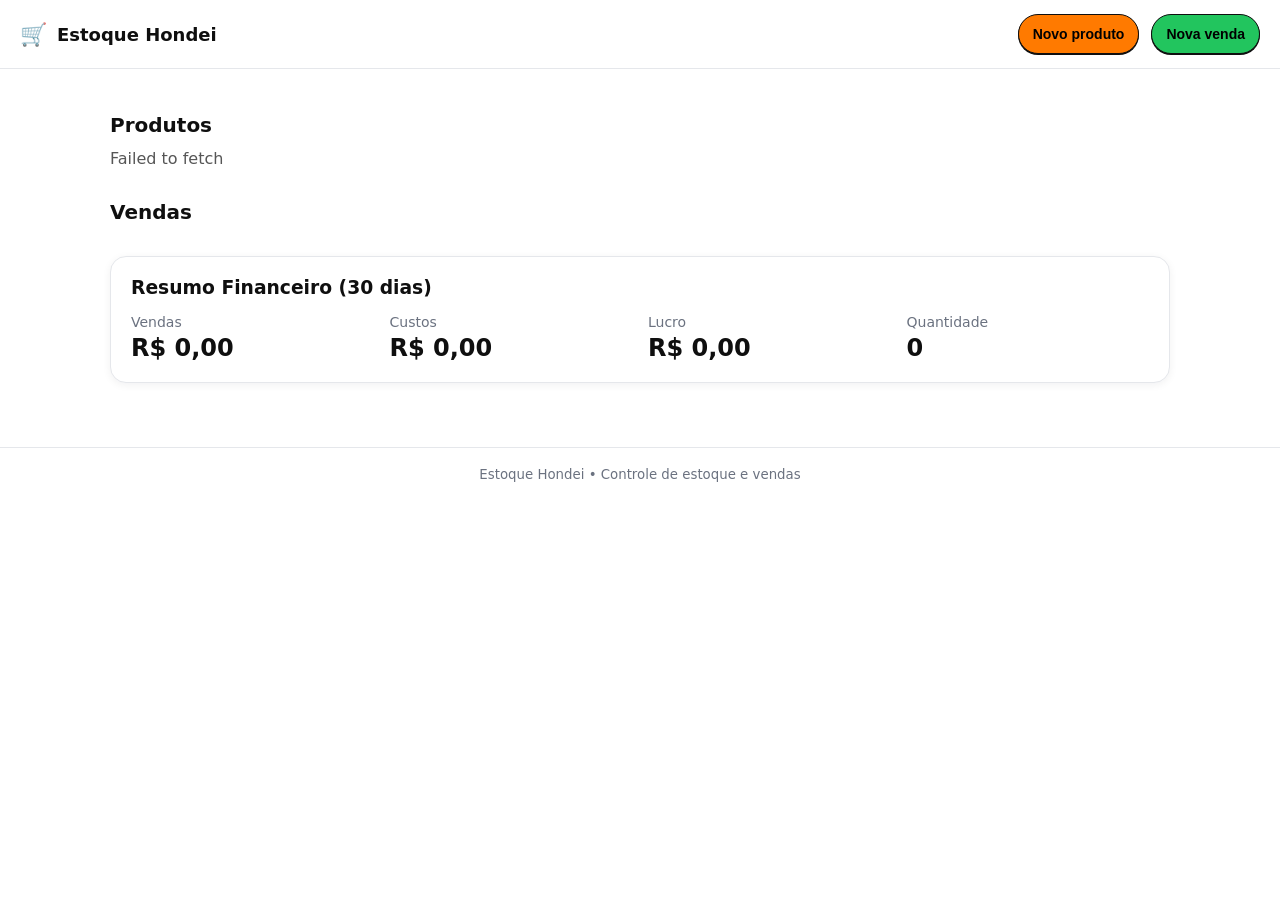
==== commit 4d3a746f: "New name" ====
--- a/index.html
+++ b/index.html
@@ -3,24 +3,16 @@
   <head>
     <meta charset="utf-8" />
     <meta name="viewport" content="width=device-width, initial-scale=1" />
-    <title>Estoque - Projeto B</title>
+    <title>Estoque Hondei</title>
     <link rel="stylesheet" href="styles.css" />
   </head>
   <body>
     <header>
       <div class="branding">
         <span class="logo" aria-hidden="true">🛒</span>
-        <h1>Projeto B Store</h1>
+        <h1>Estoque Hondei</h1>
       </div>
       <div class="header-actions">
-        <div class="api-config">
-          <label>API:</label>
-          <input
-            id="apiBaseInput"
-            placeholder="URL da API (ex: http://localhost:8000)"
-          />
-          <button id="saveApiBaseBtn" class="button">Salvar</button>
-        </div>
         <button id="openCreateModal" class="button primary">
           Novo produto
         </button>
@@ -68,7 +60,7 @@
     </main>
 
     <footer>
-      <small>Projeto B • Estoque simples</small>
+      <small>Estoque Hondei • Controle de estoque e vendas</small>
     </footer>
 
     <!-- Modal: Novo Produto -->
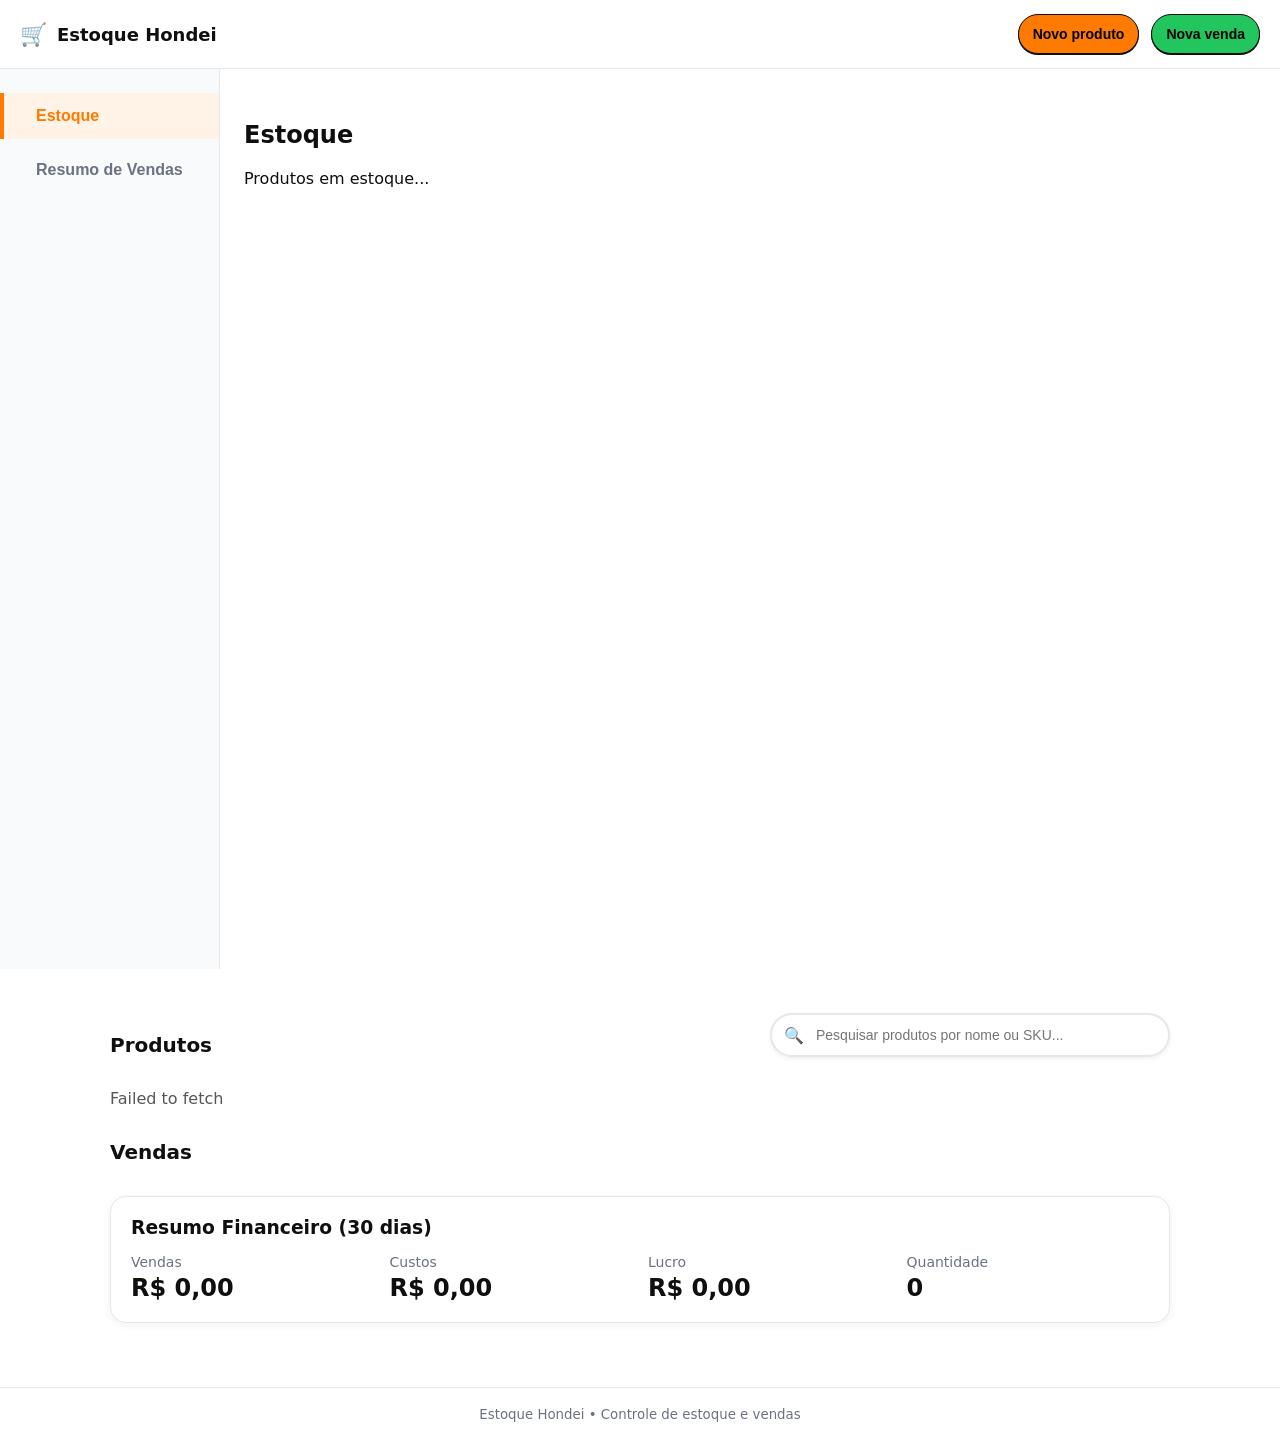
==== commit b1d0f9b2: "Navbar" ====
--- a/index.html
+++ b/index.html
@@ -4,9 +4,10 @@
     <meta charset="utf-8" />
     <meta name="viewport" content="width=device-width, initial-scale=1" />
     <title>Estoque Hondei</title>
-    <link rel="stylesheet" href="styles.css" />
+	<link rel="stylesheet" href="styles.css" />
   </head>
   <body>
+    
     <header>
       <div class="branding">
         <span class="logo" aria-hidden="true">🛒</span>
@@ -20,10 +21,42 @@
       </div>
     </header>
 
+    <div class="layout">
+    <nav class="sidebar">
+      <button class="nav-link active" data-section="estoque">Estoque</button>
+      <button class="nav-link" data-section="resumo">Resumo de Vendas</button>
+    </nav>
+    <main class="main-content">
+      <section id="estoque-section" class="section active">
+        <!-- Conteúdo do estoque aqui -->
+        <h2>Estoque</h2>
+        <p>Produtos em estoque...</p>
+      </section>
+      <section id="resumo-section" class="section">
+        <!-- Conteúdo do resumo de vendas aqui -->
+        <h2>Resumo de Vendas</h2>
+        <p>Resumo das vendas...</p>
+      </section>
+    </main>
+  </div>
+
     <main>
       <section class="toolbar">
         <h2>Produtos</h2>
-      </section>
+        <div class="search-container">
+          <span class="search-icon">🔍</span>
+          <input 
+            type="text" 
+            id="searchInput" 
+            class="search-input" 
+            placeholder="Pesquisar produtos por nome ou SKU..."
+            autocomplete="off"
+          />
+          <button class="search-clear" id="searchClear" title="Limpar pesquisa">×</button>
+        </div>
+      </section>
+      
+      <div class="search-results-info" id="searchResultsInfo" style="display: none;"></div>
 
       <section class="products-grid" id="products"></section>
 
@@ -225,7 +258,7 @@
       </div>
     </div>
 
-    <script src="config.js"></script>
+	  <script src="config.js"></script>
     <script src="app.js"></script>
   </body>
 </html>
--- a/styles.css
+++ b/styles.css
@@ -11,26 +11,26 @@
 	--black: #0f0f0f;
 	--danger: #ef4444;
 	--success: #22c55e;
-  }
-  
-  * {
+}
+
+* {
 	box-sizing: border-box;
-  }
-  html,
-  body {
+}
+html,
+body {
 	height: 100%;
-  }
-  body {
+}
+body {
 	margin: 0;
 	font-family: ui-sans-serif, system-ui, -apple-system, Segoe UI, Roboto, Ubuntu,
 	  Cantarell, Noto Sans, Helvetica Neue, Arial, "Apple Color Emoji",
 	  "Segoe UI Emoji";
 	background: var(--bg);
 	color: var(--text);
-  }
-  
-  /* Header */
-  header {
+}
+
+/* Header */
+header {
 	display: flex;
 	align-items: center;
 	justify-content: space-between;
@@ -42,51 +42,34 @@
 	top: 0;
 	z-index: 10;
 	flex-wrap: wrap;
-  }
-  
-  .branding {
+}
+
+.branding {
 	display: flex;
 	align-items: center;
 	gap: 10px;
 	flex-shrink: 0;
-  }
-  
-  .logo {
+}
+
+.logo {
 	font-size: 22px;
-  }
-  
-  header h1 {
+}
+
+header h1 {
 	margin: 0;
 	font-size: 18px;
 	font-weight: 800;
 	color: var(--black);
-  }
-  
-  .header-actions {
+}
+
+.header-actions {
 	display: flex;
 	gap: 12px;
 	align-items: center;
 	flex-wrap: wrap;
-  }
-  
-  .api-config {
-	display: flex;
-	gap: 6px;
-	align-items: center;
-	flex-wrap: wrap;
-  }
-  
-  .api-config input {
-	width: 260px;
-	padding: 8px 10px;
-	border-radius: 8px;
-	border: 1px solid var(--border);
-	background: #fff;
-	color: var(--text);
-	min-width: 200px;
-  }
-  
-  .button {
+}
+
+.button {
 	padding: 10px 14px;
 	border-radius: 999px;
 	border: 1px solid var(--black);
@@ -102,122 +85,194 @@
 	justify-content: center;
 	text-align: center;
 	font-size: 14px;
-  }
-  
-  .button.primary {
+}
+
+.button.primary {
 	background: var(--primary);
 	border-color: var(--black);
 	color: #000;
-  }
-  
-  .button.success {
+}
+
+.button.success {
 	background: var(--success);
 	border-color: var(--black);
 	color: #000;
-  }
-  
-  .button:hover {
+}
+
+.button:hover {
 	filter: brightness(0.98);
-  }
-  
-  /* Responsividade do Header */
-  @media (max-width: 768px) {
+}
+
+/* Search Bar */
+.search-container {
+	position: relative;
+	width: 100%;
+	max-width: 400px;
+	margin-bottom: 20px;
+}
+
+.search-input {
+	width: 100%;
+	padding: 12px 16px 12px 44px;
+	border: 2px solid var(--border);
+	border-radius: 999px;
+	font-size: 14px;
+	background: #fff;
+	transition: all 0.2s ease;
+	box-shadow: 0 2px 4px var(--shadow);
+}
+
+.search-input:focus {
+	outline: none;
+	border-color: var(--primary);
+	box-shadow: 0 0 0 3px rgba(255, 122, 0, 0.1);
+}
+
+.search-icon {
+	position: absolute;
+	left: 14px;
+	top: 50%;
+	transform: translateY(-50%);
+	color: var(--muted);
+	font-size: 16px;
+	pointer-events: none;
+}
+
+.search-clear {
+	position: absolute;
+	right: 12px;
+	top: 50%;
+	transform: translateY(-50%);
+	background: none;
+	border: none;
+	color: var(--muted);
+	cursor: pointer;
+	padding: 4px;
+	border-radius: 50%;
+	font-size: 14px;
+	display: none;
+	align-items: center;
+	justify-content: center;
+	width: 24px;
+	height: 24px;
+}
+
+.search-clear:hover {
+	background: var(--border);
+}
+
+.search-clear.visible {
+	display: flex;
+}
+
+/* Responsividade do Header */
+@media (max-width: 768px) {
 	header {
-	  padding: 10px 15px;
+		padding: 10px 15px;
 	}
 	
 	.header-actions {
-	  flex-direction: column;
-	  align-items: stretch;
-	  width: 100%;
-	  gap: 8px;
-	}
-	
-	.api-config {
-	  flex-direction: column;
-	  align-items: stretch;
-	}
-	
-	.api-config input {
-	  width: 100%;
-	  min-width: auto;
+		flex-direction: column;
+		align-items: stretch;
+		width: 100%;
+		gap: 8px;
 	}
 	
 	.button {
-	  padding: 8px 12px;
-	  font-size: 13px;
-	}
-  }
-  
-  @media (max-width: 480px) {
+		padding: 8px 12px;
+		font-size: 13px;
+	}
+	
+	.search-container {
+		max-width: none;
+	}
+}
+
+@media (max-width: 480px) {
 	header h1 {
-	  font-size: 16px;
+		font-size: 16px;
 	}
 	
 	.logo {
-	  font-size: 18px;
-	}
-  }
-  
-  /* Toolbar */
-  main {
+		font-size: 18px;
+	}
+}
+
+/* Toolbar */
+main {
 	padding: 20px;
 	max-width: 1100px;
 	margin: 0 auto;
-  }
-  
-  .toolbar {
+}
+
+.toolbar {
 	display: flex;
 	align-items: center;
 	justify-content: space-between;
 	margin-bottom: 12px;
 	margin-top: 24px;
-  }
-  
-  .toolbar h2 {
+	gap: 16px;
+}
+
+.toolbar h2 {
 	margin: 0;
 	font-size: 20px;
-  }
-  
-  @media (max-width: 480px) {
+}
+
+.search-results-info {
+	font-size: 14px;
+	color: var(--muted);
+	margin-bottom: 16px;
+	font-style: italic;
+}
+
+@media (max-width: 768px) {
+	.toolbar {
+		flex-direction: column;
+		align-items: flex-start;
+		gap: 12px;
+	}
+}
+
+@media (max-width: 480px) {
 	main {
-	  padding: 15px;
+		padding: 15px;
 	}
 	
 	.toolbar h2 {
-	  font-size: 18px;
-	}
-  }
-  
-  /* Products grid */
-  .products-grid {
+		font-size: 18px;
+	}
+}
+
+/* Products grid */
+.products-grid {
 	display: grid;
 	grid-template-columns: repeat(4, minmax(0, 1fr));
 	gap: 16px;
 	margin-bottom: 32px;
-  }
-  
-  @media (max-width: 1100px) {
+}
+
+@media (max-width: 1100px) {
 	.products-grid {
-	  grid-template-columns: repeat(3, 1fr);
-	}
-  }
-  
-  @media (max-width: 820px) {
+		grid-template-columns: repeat(3, 1fr);
+	}
+}
+
+@media (max-width: 820px) {
 	.products-grid {
-	  grid-template-columns: repeat(2, 1fr);
-	  gap: 12px;
-	}
-  }
-  
-  @media (max-width: 540px) {
+		grid-template-columns: repeat(2, 1fr);
+		gap: 12px;
+	}
+}
+
+@media (max-width: 540px) {
 	.products-grid {
-	  grid-template-columns: 1fr;
-	  gap: 10px;
-	}
-  }
-  
-  .product-card {
+		grid-template-columns: 1fr;
+		gap: 10px;
+	}
+}
+
+.product-card {
 	background: var(--card);
 	border: 1px solid var(--border);
 	border-radius: 14px;
@@ -225,9 +280,9 @@
 	overflow: hidden;
 	display: grid;
 	grid-template-rows: 160px auto;
-  }
-  
-  .product-media {
+}
+
+.product-media {
 	background: linear-gradient(135deg, var(--primary), var(--primary-700));
 	display: flex;
 	align-items: center;
@@ -235,34 +290,34 @@
 	color: #000;
 	font-weight: 900;
 	font-size: 2em;
-  }
-  
-  .product-body {
+}
+
+.product-body {
 	padding: 12px;
 	display: grid;
 	gap: 6px;
-  }
-  
-  .product-title {
+}
+
+.product-title {
 	font-weight: 800;
 	font-size: 16px;
 	line-height: 1.3;
-  }
-  
-  .product-meta {
+}
+
+.product-meta {
 	color: var(--muted);
 	font-size: 13px;
 	line-height: 1.4;
-  }
-  
-  .product-actions {
+}
+
+.product-actions {
 	display: flex;
 	flex-direction: column;
 	gap: 8px;
 	margin-top: 8px;
-  }
-  
-  .tag {
+}
+
+.tag {
 	background: #fff3e8;
 	color: #a84a00;
 	border: 1px dashed #a84a00;
@@ -272,261 +327,192 @@
 	text-align: center;
 	font-weight: 600;
 	align-self: flex-start;
-  }
-  
-  .qty-actions {
+}
+
+.qty-actions {
 	display: grid;
 	grid-template-columns: 1fr 1fr;
 	gap: 6px;
 	align-items: center;
-  }
-  
-  .qty-actions input {
+}
+
+.qty-actions input {
 	width: 100%;
 	padding: 6px 8px;
 	border: 1px solid var(--border);
 	border-radius: 8px;
 	font-size: 12px;
 	min-height: 32px;
-  }
-  
-  .qty-actions input[type="number"] {
+}
+
+.qty-actions input[type="number"] {
 	grid-column: 1;
-  }
-  
-  .qty-actions input[type="text"] {
+}
+
+.qty-actions input[type="text"] {
 	grid-column: 2;
-  }
-  
-  .qty-actions button {
+}
+
+.qty-actions button {
 	padding: 6px 10px;
 	font-size: 11px;
 	border-radius: 6px;
 	min-height: 32px;
 	font-weight: 600;
-  }
-  
-  .qty-actions .button:first-of-type {
+}
+
+.qty-actions .button:first-of-type {
 	grid-column: 1;
-  }
-  
-  .qty-actions .button:nth-of-type(2) {
+}
+
+.qty-actions .button:nth-of-type(2) {
 	grid-column: 2;
-  }
-  
-  .qty-actions .button.danger {
+}
+
+.qty-actions .button.danger {
 	grid-column: 1 / -1;
 	margin-top: 4px;
-  }
-  
-  .danger {
+}
+
+.danger {
 	background: var(--danger);
 	color: #fff;
 	border-color: #000;
-  }
-  
-  /* Responsividade específica para cards de produtos */
-  @media (max-width: 820px) {
+}
+
+/* Responsividade específica para cards de produtos */
+@media (max-width: 820px) {
 	.product-media {
-	  font-size: 1.8em;
+		font-size: 1.8em;
 	}
 	
 	.product-title {
-	  font-size: 15px;
+		font-size: 15px;
 	}
 	
 	.product-meta {
-	  font-size: 12px;
+		font-size: 12px;
 	}
 	
 	.qty-actions {
-	  grid-template-columns: 1fr;
-	  gap: 4px;
+		grid-template-columns: 1fr;
+		gap: 4px;
 	}
 	
 	.qty-actions input,
 	.qty-actions button {
-	  grid-column: 1;
-	  font-size: 11px;
-	  min-height: 30px;
-	  padding: 4px 6px;
+		grid-column: 1;
+		font-size: 11px;
+		min-height: 30px;
+		padding: 4px 6px;
 	}
 	
 	.qty-actions .button.danger {
-	  margin-top: 2px;
-	}
-  }
-  
-  @media (max-width: 540px) {
+		margin-top: 2px;
+	}
+}
+
+@media (max-width: 540px) {
 	.product-card {
-	  grid-template-rows: 140px auto;
+		grid-template-rows: 140px auto;
 	}
 	
 	.product-media {
-	  font-size: 1.6em;
+		font-size: 1.6em;
 	}
 	
 	.product-body {
-	  padding: 10px;
+		padding: 10px;
 	}
 	
 	.product-title {
-	  font-size: 14px;
+		font-size: 14px;
 	}
 	
 	.product-meta {
-	  font-size: 11px;
+		font-size: 11px;
 	}
 	
 	.tag {
-	  font-size: 11px;
-	  padding: 3px 8px;
+		font-size: 11px;
+		padding: 3px 8px;
 	}
 	
 	.qty-actions input,
 	.qty-actions button {
-	  font-size: 10px;
-	  min-height: 28px;
-	  padding: 3px 5px;
-	}
-  }
-  
-  @media (max-width: 400px) {
-	.product-card {
-	  grid-template-rows: 120px auto;
-	}
-	
-	.product-media {
-	  font-size: 1.4em;
-	}
-	
-	.product-body {
-	  padding: 8px;
-	  gap: 4px;
-	}
-	
-	.product-title {
-	  font-size: 13px;
-	}
-	
-	.product-meta {
-	  font-size: 10px;
-	}
-	
-	.tag {
-	  font-size: 10px;
-	  padding: 2px 6px;
-	}
-	
-	.qty-actions input,
-	.qty-actions button {
-	  font-size: 9px;
-	  min-height: 26px;
-	  padding: 2px 4px;
-	}
-  }
-  
-  /* Sales Section */
-  .sales-section {
+		font-size: 10px;
+		min-height: 28px;
+		padding: 3px 5px;
+	}
+}
+
+/* Sales Section */
+.sales-section {
 	margin-top: 32px;
-  }
-  
-  .sales-summary {
+}
+
+.sales-summary {
 	margin-bottom: 24px;
-  }
-  
-  .summary-card {
+}
+
+.summary-card {
 	background: var(--card);
 	border: 1px solid var(--border);
 	border-radius: 16px;
 	padding: 20px;
 	box-shadow: 0 2px 8px var(--shadow);
-  }
-  
-  .summary-card h3 {
+}
+
+.summary-card h3 {
 	margin: 0 0 16px 0;
 	color: var(--black);
-  }
-  
-  .summary-grid {
+}
+
+.summary-grid {
 	display: grid;
 	grid-template-columns: repeat(auto-fit, minmax(200px, 1fr));
 	gap: 16px;
-  }
-  
-  .summary-item {
+}
+
+.summary-item {
 	display: flex;
 	flex-direction: column;
 	gap: 4px;
-  }
-  
-  .summary-item .label {
+}
+
+.summary-item .label {
 	font-size: 14px;
 	color: var(--muted);
 	font-weight: 500;
-  }
-  
-  .summary-item .value {
+}
+
+.summary-item .value {
 	font-size: 24px;
 	font-weight: 800;
 	color: var(--black);
-  }
-  
-  @media (max-width: 768px) {
-	.summary-card {
-	  padding: 16px;
-	}
-	
-	.summary-grid {
-	  grid-template-columns: repeat(auto-fit, minmax(150px, 1fr));
-	  gap: 12px;
-	}
-	
-	.summary-item .value {
-	  font-size: 20px;
-	}
-  }
-  
-  @media (max-width: 480px) {
-	.summary-card {
-	  padding: 12px;
-	}
-	
-	.summary-grid {
-	  grid-template-columns: repeat(2, 1fr);
-	  gap: 8px;
-	}
-	
-	.summary-item .label {
-	  font-size: 12px;
-	}
-	
-	.summary-item .value {
-	  font-size: 18px;
-	}
-  }
-  
-  /* Modal */
-  .modal.hidden {
+}
+
+/* Modal */
+.modal.hidden {
 	display: none;
-  }
-  
-  .modal {
+}
+
+.modal {
 	position: fixed;
 	inset: 0;
 	display: grid;
 	place-items: center;
 	z-index: 50;
 	padding: 16px;
-  }
-  
-  .modal-overlay {
+}
+
+.modal-overlay {
 	position: absolute;
 	inset: 0;
 	background: rgba(0, 0, 0, 0.4);
-  }
-  
-  .modal-content {
+}
+
+.modal-content {
 	position: relative;
 	width: min(560px, 94vw);
 	background: #fff;
@@ -536,15 +522,15 @@
 	padding: 14px;
 	max-height: 90vh;
 	overflow-y: auto;
-  }
-  
-  .modal-content.large {
+}
+
+.modal-content.large {
 	width: min(800px, 94vw);
 	max-height: 90vh;
 	overflow-y: auto;
-  }
-  
-  .modal-close {
+}
+
+.modal-close {
 	position: absolute;
 	right: 8px;
 	top: 8px;
@@ -558,208 +544,108 @@
 	align-items: center;
 	justify-content: center;
 	border-radius: 50%;
-  }
-  
-  .modal-close:hover {
+}
+
+.modal-close:hover {
 	background: rgba(0, 0, 0, 0.1);
-  }
-  
-  .modal h3 {
+}
+
+.modal h3 {
 	margin: 0 0 10px 0;
 	font-size: 18px;
 	padding-right: 40px;
-  }
-  
-  .form-grid {
-    display: grid;
-    grid-template-columns: 1fr 1fr;
-    gap: 12px 16px;
-  }
-  
-  .form-grid label {
-    font-size: 12px;
-    color: var(--muted);
-    font-weight: 500;
-    margin-bottom: 4px;
-    display: block;
-  }
-  
-  .form-grid input {
-    padding: 10px;
-    border-radius: 10px;
-    border: 1px solid var(--border);
-    width: 100%;
-    box-sizing: border-box;
-  }
-  
-  .form-grid .modal-actions {
-    grid-column: 1 / -1;
-    display: flex;
-    justify-content: flex-end;
-    gap: 8px;
-    margin-top: 16px;
-    padding-top: 16px;
-    border-top: 1px solid var(--border);
-  }
-  
-  @media (max-width: 640px) {
-	.modal {
-	  padding: 8px;
-	}
-	
-	.modal-content {
-	  width: 100%;
-	  max-width: none;
-	  border-radius: 12px;
-	  padding: 12px;
-	}
-	
-	.form-grid {
-	  grid-template-columns: 1fr;
-	  gap: 8px;
-	}
-	
-	.modal-actions {
-	  flex-direction: column;
-	  gap: 6px;
-	}
-	
-	.modal-actions .button {
-	  width: 100%;
-	}
-  }
-  
-  /* Sale Form */
-  .sale-header {
+}
+
+.form-grid {
+	display: grid;
+	grid-template-columns: 1fr 1fr;
+	gap: 12px 16px;
+}
+
+.form-grid label {
+	font-size: 12px;
+	color: var(--muted);
+	font-weight: 500;
+	margin-bottom: 4px;
+	display: block;
+}
+
+.form-grid input {
+	padding: 10px;
+	border-radius: 10px;
+	border: 1px solid var(--border);
+	width: 100%;
+	box-sizing: border-box;
+}
+
+.form-grid .modal-actions {
+	grid-column: 1 / -1;
+	display: flex;
+	justify-content: flex-end;
+	gap: 8px;
+	margin-top: 16px;
+	padding-top: 16px;
+	border-top: 1px solid var(--border);
+}
+
+/* Sale Form */
+.sale-header {
 	margin-bottom: 20px;
-  }
-  
-  .form-row {
+}
+
+.form-row {
 	display: grid;
 	grid-template-columns: 1fr 1fr;
 	gap: 16px;
 	margin-bottom: 16px;
-  }
-  
-  .form-group {
+}
+
+.form-group {
 	display: flex;
 	flex-direction: column;
 	gap: 6px;
 	position: relative;
-  }
-  
-  .form-group label {
+}
+
+.form-group label {
 	font-size: 14px;
 	font-weight: 500;
 	color: var(--black);
-  }
-  
-  .form-group input,
-  .form-group select,
-  .form-group textarea {
+}
+
+.form-group input,
+.form-group select,
+.form-group textarea {
 	padding: 10px;
 	border-radius: 10px;
 	border: 1px solid var(--border);
 	font-size: 14px;
 	width: 100%;
 	box-sizing: border-box;
-  }
-  
-  .form-group textarea {
+}
+
+.form-group textarea {
 	resize: vertical;
 	min-height: 80px;
-  }
-  
-  .sale-items {
+}
+
+.sale-items {
 	margin-bottom: 20px;
-  }
-  
-  .sale-items h4 {
+}
+
+.sale-items h4 {
 	margin: 0 0 12px 0;
 	font-size: 16px;
-  }
-  
-  .sale-items-container {
+}
+
+.sale-items-container {
 	max-height: 300px;
 	overflow-y: auto;
 	margin-bottom: 12px;
 	padding: 2px;
-  }
-  
-  .sale-items-container::-webkit-scrollbar {
-	width: 6px;
-  }
-  
-  .sale-items-container::-webkit-scrollbar-track {
-	background: #f1f5f9;
-	border-radius: 3px;
-  }
-  
-  .sale-items-container::-webkit-scrollbar-thumb {
-	background: #cbd5e1;
-	border-radius: 3px;
-  }
-  
-  .sale-items-container::-webkit-scrollbar-thumb:hover {
-	background: #94a3b8;
-  }
-  
-  @media (max-width: 640px) {
-	.sale-items-container {
-	  max-height: 250px;
-	}
-  }
-  
-  /* Autocomplete/Dropdown para produtos */
-  .product-autocomplete {
-	position: relative;
-  }
-  
-  .product-dropdown {
-	position: absolute;
-	top: 100%;
-	left: 0;
-	right: 0;
-	background: white;
-	border: 1px solid var(--border);
-	border-top: none;
-	border-radius: 0 0 8px 8px;
-	max-height: 200px;
-	overflow-y: auto;
-	z-index: 100;
-	box-shadow: 0 4px 12px rgba(0, 0, 0, 0.15);
-  }
-  
-  .product-dropdown-item {
-	padding: 10px 12px;
-	cursor: pointer;
-	border-bottom: 1px solid #f1f5f9;
-	transition: background-color 0.2s;
-	font-size: 13px;
-  }
-  
-  .product-dropdown-item:hover,
-  .product-dropdown-item.highlighted {
-	background: #f8fafc;
-  }
-  
-  .product-dropdown-item:last-child {
-	border-bottom: none;
-  }
-  
-  .product-dropdown-item .product-name {
-	font-weight: 600;
-	color: var(--black);
-  }
-  
-  .product-dropdown-item .product-details {
-	font-size: 11px;
-	color: var(--muted);
-	margin-top: 2px;
-  }
-  
-  /* Sale Items Layout Responsivo */
-  .sale-item {
+}
+
+.sale-item {
 	display: grid;
 	grid-template-columns: 2fr 80px 80px 80px auto;
 	gap: 8px;
@@ -770,24 +656,24 @@
 	margin-bottom: 8px;
 	background: #f9fafb;
 	position: relative;
-  }
-  
-  .sale-item-field {
+}
+
+.sale-item-field {
 	display: flex;
 	flex-direction: column;
 	gap: 4px;
-  }
-  
-  .sale-item-field label {
+}
+
+.sale-item-field label {
 	font-size: 11px;
 	color: var(--muted);
 	font-weight: 500;
 	text-transform: uppercase;
 	letter-spacing: 0.5px;
-  }
-  
-  .sale-item input,
-  .sale-item select {
+}
+
+.sale-item input,
+.sale-item select {
 	padding: 8px;
 	border-radius: 6px;
 	border: 1px solid var(--border);
@@ -795,16 +681,9 @@
 	background: white;
 	width: 100%;
 	box-sizing: border-box;
-  }
-  
-  .sale-item input:focus,
-  .sale-item select:focus {
-	outline: none;
-	border-color: var(--primary);
-	box-shadow: 0 0 0 3px rgba(255, 122, 0, 0.1);
-  }
-  
-  .sale-item .remove-item {
+}
+
+.sale-item .remove-item {
 	background: var(--danger);
 	color: white;
 	border: none;
@@ -816,176 +695,213 @@
 	height: fit-content;
 	margin-top: 16px;
 	font-weight: 600;
-  }
-  
-  .sale-item .remove-item:hover {
-	background: #dc2626;
-  }
-  
-  /* Responsividade para Sale Items */
-  @media (max-width: 1024px) {
-	.sale-item {
-	  grid-template-columns: 1.5fr 70px 70px 70px auto;
-	  gap: 6px;
-	}
-	
-	.sale-item input {
-	  font-size: 12px;
-	  padding: 6px;
-	}
-  }
-  
-  @media (max-width: 768px) {
-	.form-row {
-	  grid-template-columns: 1fr;
-	  gap: 12px;
-	}
-	
-	.sale-item {
-	  grid-template-columns: 1fr 1fr;
-	  gap: 8px;
-	  padding: 10px;
-	}
-	
-	.sale-item-field:first-child {
-	  grid-column: 1 / -1;
-	}
-	
-	.sale-item .remove-item {
-	  grid-column: 1 / -1;
-	  margin-top: 8px;
-	  justify-self: start;
-	  width: fit-content;
-	}
-  }
-  
-  @media (max-width: 640px) {
-	.sale-items h4 {
-	  font-size: 14px;
-	}
-	
-	.sale-item {
-	  grid-template-columns: 1fr;
-	  gap: 6px;
-	  padding: 8px;
-	}
-	
-	.sale-item-field {
-	  gap: 2px;
-	}
-	
-	.sale-item-field label {
-	  font-size: 10px;
-	}
-	
-	.sale-item input {
-	  font-size: 11px;
-	  padding: 5px;
-	}
-	
-	.sale-item .remove-item {
-	  margin-top: 4px;
-	  padding: 4px 6px;
-	  font-size: 10px;
-	}
-  }
-  
-  @media (max-width: 480px) {
-	.form-group input,
-	.form-group select,
-	.form-group textarea {
-	  padding: 8px;
-	  font-size: 13px;
-	}
-	
-	.form-group textarea {
-	  min-height: 60px;
-	}
-	
-	.product-dropdown-item {
-	  padding: 8px 10px;
-	  font-size: 12px;
-	}
-  }
-  
-  .sale-total {
+}
+
+.sale-total {
 	border-top: 2px solid var(--border);
 	padding-top: 16px;
 	margin-bottom: 20px;
-  }
-  
-  .total-row {
+}
+
+.total-row {
 	display: flex;
 	justify-content: space-between;
 	align-items: center;
 	font-size: 18px;
 	font-weight: 700;
-  }
-  
-  .modal-actions {
+}
+
+.modal-actions {
 	display: flex;
 	justify-content: flex-end;
 	gap: 12px;
 	padding-top: 16px;
 	border-top: 1px solid var(--border);
-  }
-  
-  @media (max-width: 480px) {
-	.modal-actions {
-	  flex-direction: column;
-	  gap: 8px;
-	}
-	
-	.modal-actions .button {
-	  width: 100%;
-	}
-	
-	.total-row {
-	  font-size: 16px;
-	}
-  }
-  
-  footer {
+}
+
+footer {
 	padding: 16px 20px;
 	color: var(--muted);
 	border-top: 1px solid var(--border);
 	margin-top: 20px;
 	text-align: center;
+}
+
+/* Delete confirmation dialog */
+.delete-confirmation {
+	position: fixed;
+	top: 50%;
+	left: 50%;
+	transform: translate(-50%, -50%);
+	z-index: 1000;
+	background: #fff;
+	border: 1px solid var(--border);
+	border-radius: 12px;
+	padding: 16px;
+	width: min(420px, 92vw);
+	box-shadow: 0 20px 60px rgba(0, 0, 0, 0.25);
+}
+
+.delete-confirmation h4 {
+	margin: 0 0 8px 0;
+}
+
+.delete-confirmation p {
+	margin: 6px 0;
+}
+
+.delete-confirmation .actions {
+	display: flex;
+	justify-content: flex-end;
+	gap: 8px;
+	margin-top: 12px;
+}
+
+/* Notification styles */
+.notification {
+	position: fixed;
+	top: 20px;
+	right: 20px;
+	background: var(--success);
+	color: white;
+	padding: 12px 20px;
+	border-radius: 8px;
+	z-index: 1000;
+	font-weight: 600;
+	box-shadow: 0 4px 12px rgba(0, 0, 0, 0.15);
+	transform: translateX(0);
+	transition: transform 0.3s ease;
+}
+
+.notification.error {
+	background: var(--danger);
+}
+
+.notification.removing {
+	transform: translateX(100%);
+}
+
+@media (max-width: 640px) {
+	.modal {
+		padding: 8px;
+	}
+	
+	.modal-content {
+		width: 100%;
+		max-width: none;
+		border-radius: 12px;
+		padding: 12px;
+	}
+	
+	.form-grid {
+		grid-template-columns: 1fr;
+		gap: 8px;
+	}
+	
+	.form-row {
+		grid-template-columns: 1fr;
+		gap: 12px;
+	}
+	
+	.sale-item {
+		grid-template-columns: 1fr 1fr;
+		gap: 8px;
+		padding: 10px;
+	}
+	
+	.sale-item-field:first-child {
+		grid-column: 1 / -1;
+	}
+	
+	.sale-item .remove-item {
+		grid-column: 1 / -1;
+		margin-top: 8px;
+		justify-self: start;
+		width: fit-content;
+	}
+	
+	.modal-actions {
+		flex-direction: column;
+		gap: 6px;
+	}
+	
+	.modal-actions .button {
+		width: 100%;
+	}
+}
+.layout {
+  display: flex;
+  min-height: 100vh;
+}
+
+.sidebar {
+  width: 220px;
+  background: #f9fafb;
+  border-right: 1px solid var(--border);
+  display: flex;
+  flex-direction: column;
+  padding: 24px 0;
+  gap: 8px;
+  min-height: 100vh;
+}
+
+.nav-link {
+  background: none;
+  border: none;
+  text-align: left;
+  padding: 14px 32px;
+  font-size: 16px;
+  color: var(--muted);
+  font-weight: 700;
+  cursor: pointer;
+  border-left: 4px solid transparent;
+  transition: background 0.2s, color 0.2s, border-color 0.2s;
+}
+
+.nav-link.active {
+  color: var(--primary);
+  background: #fff3e8;
+  border-left: 4px solid var(--primary);
+}
+
+.main-content {
+  flex: 1;
+  padding: 32px 24px;
+}
+
+.section {
+  display: none;
+}
+
+.section.active {
+  display: block;
+}
+
+/* Responsivo */
+@media (max-width: 800px) {
+  .layout {
+    flex-direction: column;
   }
-  
-  @media (max-width: 480px) {
-	footer {
-	  padding: 12px 15px;
-	  font-size: 12px;
-	}
+  .sidebar {
+    flex-direction: row;
+    width: 100%;
+    border-right: none;
+    border-bottom: 1px solid var(--border);
+    padding: 0;
+    gap: 0;
   }
-
-  /* Delete confirmation dialog */
-  .delete-confirmation {
-    position: fixed;
-    top: 50%;
-    left: 50%;
-    transform: translate(-50%, -50%);
-    z-index: 1000; /* above overlay (999) */
-    background: #fff;
-    border: 1px solid var(--border);
-    border-radius: 12px;
-    padding: 16px;
-    width: min(420px, 92vw);
-    box-shadow: 0 20px 60px rgba(0, 0, 0, 0.25);
+  .nav-link {
+    flex: 1;
+    padding: 12px 0;
+    text-align: center;
+    border-left: none;
+    border-bottom: 4px solid transparent;
   }
-
-  .delete-confirmation h4 {
-    margin: 0 0 8px 0;
+  .nav-link.active {
+    border-left: none;
+    border-bottom: 4px solid var(--primary);
   }
-
-  .delete-confirmation p {
-    margin: 6px 0;
+  .main-content {
+    padding: 20px 8px;
   }
-
-  .delete-confirmation .actions {
-    display: flex;
-    justify-content: flex-end;
-    gap: 8px;
-    margin-top: 12px;
-  }+}
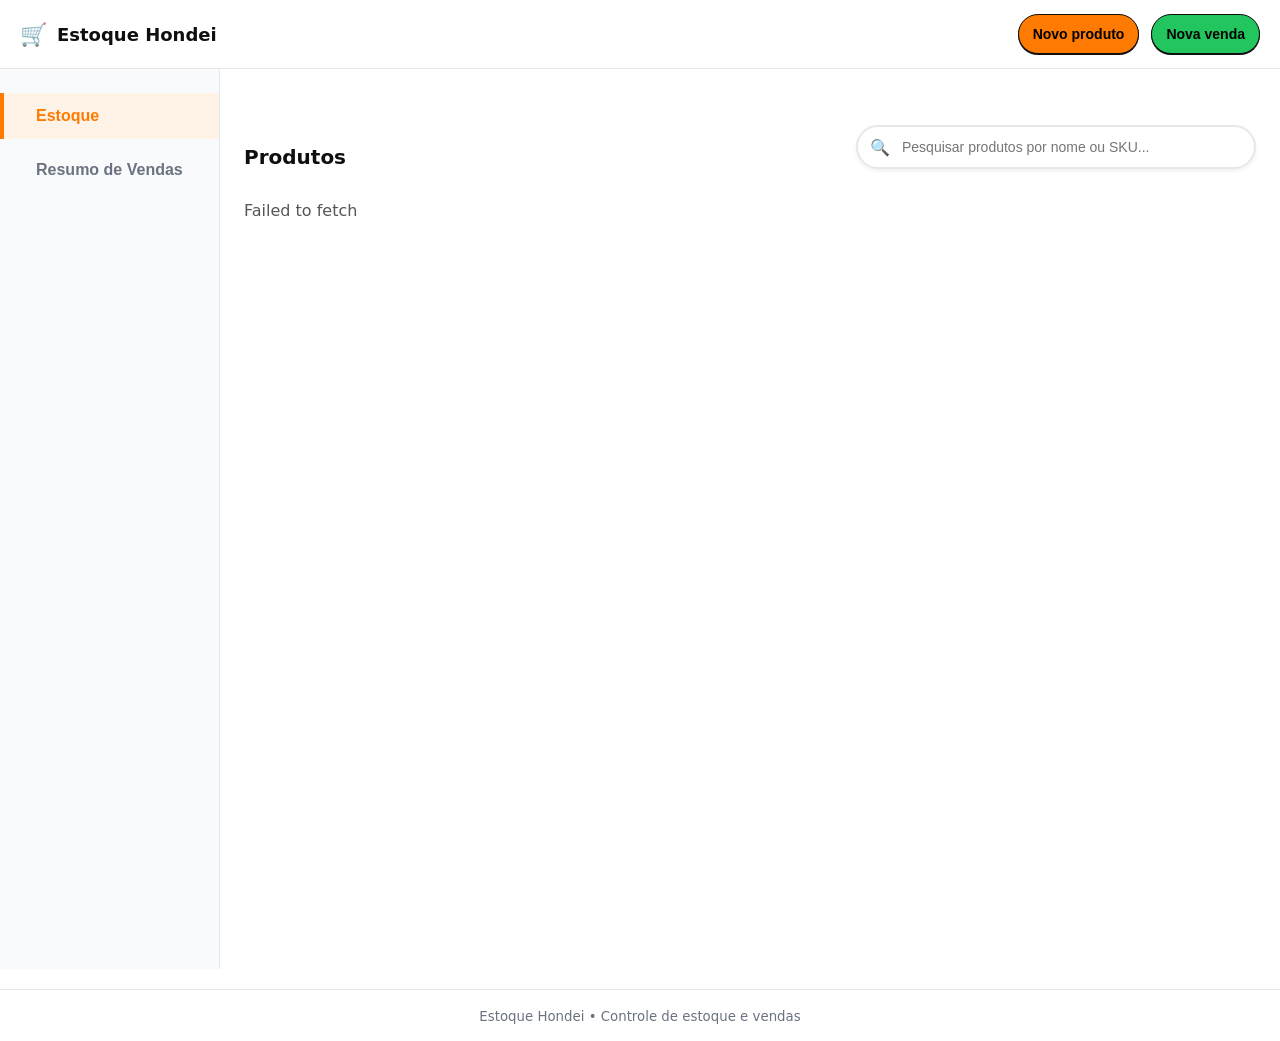
==== commit 8a408009: "Navbar content" ====
--- a/index.html
+++ b/index.html
@@ -1,264 +1,205 @@
 <!DOCTYPE html>
 <html lang="pt-br">
-  <head>
-    <meta charset="utf-8" />
-    <meta name="viewport" content="width=device-width, initial-scale=1" />
-    <title>Estoque Hondei</title>
-	<link rel="stylesheet" href="styles.css" />
-  </head>
-  <body>
-    
-    <header>
-      <div class="branding">
-        <span class="logo" aria-hidden="true">🛒</span>
-        <h1>Estoque Hondei</h1>
-      </div>
-      <div class="header-actions">
-        <button id="openCreateModal" class="button primary">
-          Novo produto
-        </button>
-        <button id="openSaleModal" class="button success">Nova venda</button>
-      </div>
-    </header>
-
-    <div class="layout">
+
+<head>
+  <meta charset="utf-8" />
+  <meta name="viewport" content="width=device-width, initial-scale=1" />
+  <title>Estoque Hondei</title>
+  <link rel="stylesheet" href="styles.css" />
+</head>
+
+<body>
+
+  <header>
+    <div class="branding">
+      <span class="logo" aria-hidden="true">🛒</span>
+      <h1>Estoque Hondei</h1>
+    </div>
+    <div class="header-actions">
+      <button id="openCreateModal" class="button primary">
+        Novo produto
+      </button>
+      <button id="openSaleModal" class="button success">Nova venda</button>
+    </div>
+  </header>
+
+  <div class="layout">
     <nav class="sidebar">
       <button class="nav-link active" data-section="estoque">Estoque</button>
       <button class="nav-link" data-section="resumo">Resumo de Vendas</button>
     </nav>
     <main class="main-content">
       <section id="estoque-section" class="section active">
-        <!-- Conteúdo do estoque aqui -->
-        <h2>Estoque</h2>
-        <p>Produtos em estoque...</p>
+        <section class="toolbar">
+          <h2>Produtos</h2>
+          <div class="search-container">
+            <span class="search-icon">🔍</span>
+            <input type="text" id="searchInput" class="search-input" placeholder="Pesquisar produtos por nome ou SKU..."
+              autocomplete="off" />
+            <button class="search-clear" id="searchClear" title="Limpar pesquisa">×</button>
+          </div>
+        </section>
+
+        <div class="search-results-info" id="searchResultsInfo" style="display: none;"></div>
+
+        <section class="products-grid" id="products"></section>
       </section>
       <section id="resumo-section" class="section">
-        <!-- Conteúdo do resumo de vendas aqui -->
-        <h2>Resumo de Vendas</h2>
-        <p>Resumo das vendas...</p>
+        <section class="toolbar">
+          <h2>Vendas</h2>
+        </section>
+
+        <section class="sales-section">
+          <div class="sales-summary" id="salesSummary">
+            <div class="summary-card">
+              <h3>Resumo Financeiro (30 dias)</h3>
+              <div class="summary-grid">
+                <div class="summary-item">
+                  <span class="label">Vendas</span>
+                  <span class="value" id="totalSales">R$ 0,00</span>
+                </div>
+                <div class="summary-item">
+                  <span class="label">Custos</span>
+                  <span class="value" id="totalCosts">R$ 0,00</span>
+                </div>
+                <div class="summary-item">
+                  <span class="label">Lucro</span>
+                  <span class="value" id="totalProfit">R$ 0,00</span>
+                </div>
+                <div class="summary-item">
+                  <span class="label">Quantidade</span>
+                  <span class="value" id="totalSalesCount">0</span>
+                </div>
+              </div>
+            </div>
+          </div>
+          <div class="sales-list" id="salesList"></div>
+        </section>
       </section>
     </main>
   </div>
 
-    <main>
-      <section class="toolbar">
-        <h2>Produtos</h2>
-        <div class="search-container">
-          <span class="search-icon">🔍</span>
-          <input 
-            type="text" 
-            id="searchInput" 
-            class="search-input" 
-            placeholder="Pesquisar produtos por nome ou SKU..."
-            autocomplete="off"
-          />
-          <button class="search-clear" id="searchClear" title="Limpar pesquisa">×</button>
-        </div>
-      </section>
-      
-      <div class="search-results-info" id="searchResultsInfo" style="display: none;"></div>
-
-      <section class="products-grid" id="products"></section>
-
-      <section class="toolbar">
-        <h2>Vendas</h2>
-      </section>
-
-      <section class="sales-section">
-        <div class="sales-summary" id="salesSummary">
-          <div class="summary-card">
-            <h3>Resumo Financeiro (30 dias)</h3>
-            <div class="summary-grid">
-              <div class="summary-item">
-                <span class="label">Vendas</span>
-                <span class="value" id="totalSales">R$ 0,00</span>
-              </div>
-              <div class="summary-item">
-                <span class="label">Custos</span>
-                <span class="value" id="totalCosts">R$ 0,00</span>
-              </div>
-              <div class="summary-item">
-                <span class="label">Lucro</span>
-                <span class="value" id="totalProfit">R$ 0,00</span>
-              </div>
-              <div class="summary-item">
-                <span class="label">Quantidade</span>
-                <span class="value" id="totalSalesCount">0</span>
-              </div>
-            </div>
-          </div>
-        </div>
-        <div class="sales-list" id="salesList"></div>
-      </section>
-    </main>
-
-    <footer>
-      <small>Estoque Hondei • Controle de estoque e vendas</small>
-    </footer>
-
-    <!-- Modal: Novo Produto -->
-    <div id="createModal" class="modal hidden">
-      <div class="modal-overlay" id="modalOverlay"></div>
-      <div
-        class="modal-content"
-        role="dialog"
-        aria-modal="true"
-        aria-labelledby="modalTitle"
-      >
-        <button class="modal-close" id="closeCreateModal" aria-label="Fechar">
-          ×
-        </button>
-        <h3 id="modalTitle">Cadastrar novo produto</h3>
-        <form id="createForm">
-          <input type="hidden" id="editingId" name="editing_id" />
-          <div class="form-grid">
-            <div>
-              <label for="name">Nome do produto</label>
-              <input name="name" required placeholder="Nome do produto" />
-            </div>
-            <div>
-              <label for="sku">SKU</label>
-              <input name="sku" required placeholder="SKU único" />
-            </div>
-            <div>
-              <label for="price">Preço de custo</label>
-              <input
-                name="price"
-                type="number"
-                step="0.01"
-                placeholder="0.00"
-                required
-              />
-            </div>
-            <div>
-              <label for="sale_price">Preço de venda</label>
-              <input
-                name="sale_price"
-                type="number"
-                step="0.01"
-                placeholder="0.00"
-                required
-              />
-            </div>
-            <div>
-              <label for="min_quantity">Quantidade mínima</label>
-              <input
-                name="min_quantity"
-                type="number"
-                placeholder="0"
-                required
-              />
-            </div>
-            <div>
-              <label for="initial_quantity">Estoque inicial</label>
-              <input
-                name="initial_quantity"
-                type="number"
-                placeholder="0"
-                required
-              />
-            </div>
-            <div>
-              <label for="purchase_date">Data de compra</label>
-              <input
-                name="purchase_date"
-                type="date"
-                placeholder="Data de compra"
-              />
-            </div>
-            <div>
-              <label for="expiry_date">Data de vencimento</label>
-              <input
-                name="expiry_date"
-                type="date"
-                placeholder="Data de vencimento"
-              />
-            </div>
-            <div class="modal-actions">
-              <button type="button" class="button" id="cancelCreate">
-                Cancelar
-              </button>
-              <button type="submit" class="button primary" id="saveButton">
-                Salvar
-              </button>
-            </div>
-          </div>
-        </form>
-      </div>
-    </div>
-
-    <!-- Modal: Nova Venda -->
-    <div id="saleModal" class="modal hidden">
-      <div class="modal-overlay" id="saleModalOverlay"></div>
-      <div
-        class="modal-content large"
-        role="dialog"
-        aria-modal="true"
-        aria-labelledby="saleModalTitle"
-      >
-        <button class="modal-close" id="closeSaleModal" aria-label="Fechar">
-          ×
-        </button>
-        <h3 id="saleModalTitle">Nova Venda</h3>
-        <form id="saleForm">
-          <div class="sale-header">
-            <div class="form-row">
-              <div class="form-group">
-                <label>Cliente</label>
-                <input
-                  name="customer_name"
-                  required
-                  placeholder="Nome do cliente"
-                />
-              </div>
-              <div class="form-group">
-                <label>Forma de Pagamento</label>
-                <select name="payment_method" required>
-                  <option value="">Selecione...</option>
-                  <option value="dinheiro">Dinheiro</option>
-                  <option value="cartão">Cartão</option>
-                  <option value="pix">PIX</option>
-                  <option value="transferência">Transferência</option>
-                </select>
-              </div>
+  <footer>
+    <small>Estoque Hondei • Controle de estoque e vendas</small>
+  </footer>
+
+  <!-- Modal: Novo Produto -->
+  <div id="createModal" class="modal hidden">
+    <div class="modal-overlay" id="modalOverlay"></div>
+    <div class="modal-content" role="dialog" aria-modal="true" aria-labelledby="modalTitle">
+      <button class="modal-close" id="closeCreateModal" aria-label="Fechar">
+        ×
+      </button>
+      <h3 id="modalTitle">Cadastrar novo produto</h3>
+      <form id="createForm">
+        <input type="hidden" id="editingId" name="editing_id" />
+        <div class="form-grid">
+          <div>
+            <label for="name">Nome do produto</label>
+            <input name="name" required placeholder="Nome do produto" />
+          </div>
+          <div>
+            <label for="sku">SKU</label>
+            <input name="sku" required placeholder="SKU único" />
+          </div>
+          <div>
+            <label for="price">Preço de custo</label>
+            <input name="price" type="number" step="0.01" placeholder="0.00" required />
+          </div>
+          <div>
+            <label for="sale_price">Preço de venda</label>
+            <input name="sale_price" type="number" step="0.01" placeholder="0.00" required />
+          </div>
+          <div>
+            <label for="min_quantity">Quantidade mínima</label>
+            <input name="min_quantity" type="number" placeholder="0" required />
+          </div>
+          <div>
+            <label for="initial_quantity">Estoque inicial</label>
+            <input name="initial_quantity" type="number" placeholder="0" required />
+          </div>
+          <div>
+            <label for="purchase_date">Data de compra</label>
+            <input name="purchase_date" type="date" placeholder="Data de compra" />
+          </div>
+          <div>
+            <label for="expiry_date">Data de vencimento</label>
+            <input name="expiry_date" type="date" placeholder="Data de vencimento" />
+          </div>
+          <div class="modal-actions">
+            <button type="button" class="button" id="cancelCreate">
+              Cancelar
+            </button>
+            <button type="submit" class="button primary" id="saveButton">
+              Salvar
+            </button>
+          </div>
+        </div>
+      </form>
+    </div>
+  </div>
+
+  <!-- Modal: Nova Venda -->
+  <div id="saleModal" class="modal hidden">
+    <div class="modal-overlay" id="saleModalOverlay"></div>
+    <div class="modal-content large" role="dialog" aria-modal="true" aria-labelledby="saleModalTitle">
+      <button class="modal-close" id="closeSaleModal" aria-label="Fechar">
+        ×
+      </button>
+      <h3 id="saleModalTitle">Nova Venda</h3>
+      <form id="saleForm">
+        <div class="sale-header">
+          <div class="form-row">
+            <div class="form-group">
+              <label>Cliente</label>
+              <input name="customer_name" required placeholder="Nome do cliente" />
             </div>
             <div class="form-group">
-              <label>Observações</label>
-              <textarea
-                name="notes"
-                placeholder="Observações da venda..."
-              ></textarea>
+              <label>Forma de Pagamento</label>
+              <select name="payment_method" required>
+                <option value="">Selecione...</option>
+                <option value="dinheiro">Dinheiro</option>
+                <option value="cartão">Cartão</option>
+                <option value="pix">PIX</option>
+                <option value="transferência">Transferência</option>
+              </select>
             </div>
           </div>
-
-          <div class="sale-items">
-            <h4>Itens da Venda</h4>
-            <div id="saleItemsList" class="sale-items-container"></div>
-            <button type="button" class="button" id="addSaleItem">
-              + Adicionar Item
-            </button>
-          </div>
-
-          <div class="sale-total">
-            <div class="total-row">
-              <span>Total da Venda:</span>
-              <span id="saleTotal">R$ 0,00</span>
-            </div>
-          </div>
-
-          <div class="modal-actions">
-            <button type="button" class="button" id="cancelSale">
-              Cancelar
-            </button>
-            <button type="submit" class="button success">
-              Finalizar Venda
-            </button>
-          </div>
-        </form>
-      </div>
-    </div>
-
-	  <script src="config.js"></script>
-    <script src="app.js"></script>
-  </body>
+          <div class="form-group">
+            <label>Observações</label>
+            <textarea name="notes" placeholder="Observações da venda..."></textarea>
+          </div>
+        </div>
+
+        <div class="sale-items">
+          <h4>Itens da Venda</h4>
+          <div id="saleItemsList" class="sale-items-container"></div>
+          <button type="button" class="button" id="addSaleItem">
+            + Adicionar Item
+          </button>
+        </div>
+
+        <div class="sale-total">
+          <div class="total-row">
+            <span>Total da Venda:</span>
+            <span id="saleTotal">R$ 0,00</span>
+          </div>
+        </div>
+
+        <div class="modal-actions">
+          <button type="button" class="button" id="cancelSale">
+            Cancelar
+          </button>
+          <button type="submit" class="button success">
+            Finalizar Venda
+          </button>
+        </div>
+      </form>
+    </div>
+  </div>
+
+  <script src="config.js"></script>
+  <script src="app.js"></script>
+</body>
+
 </html>
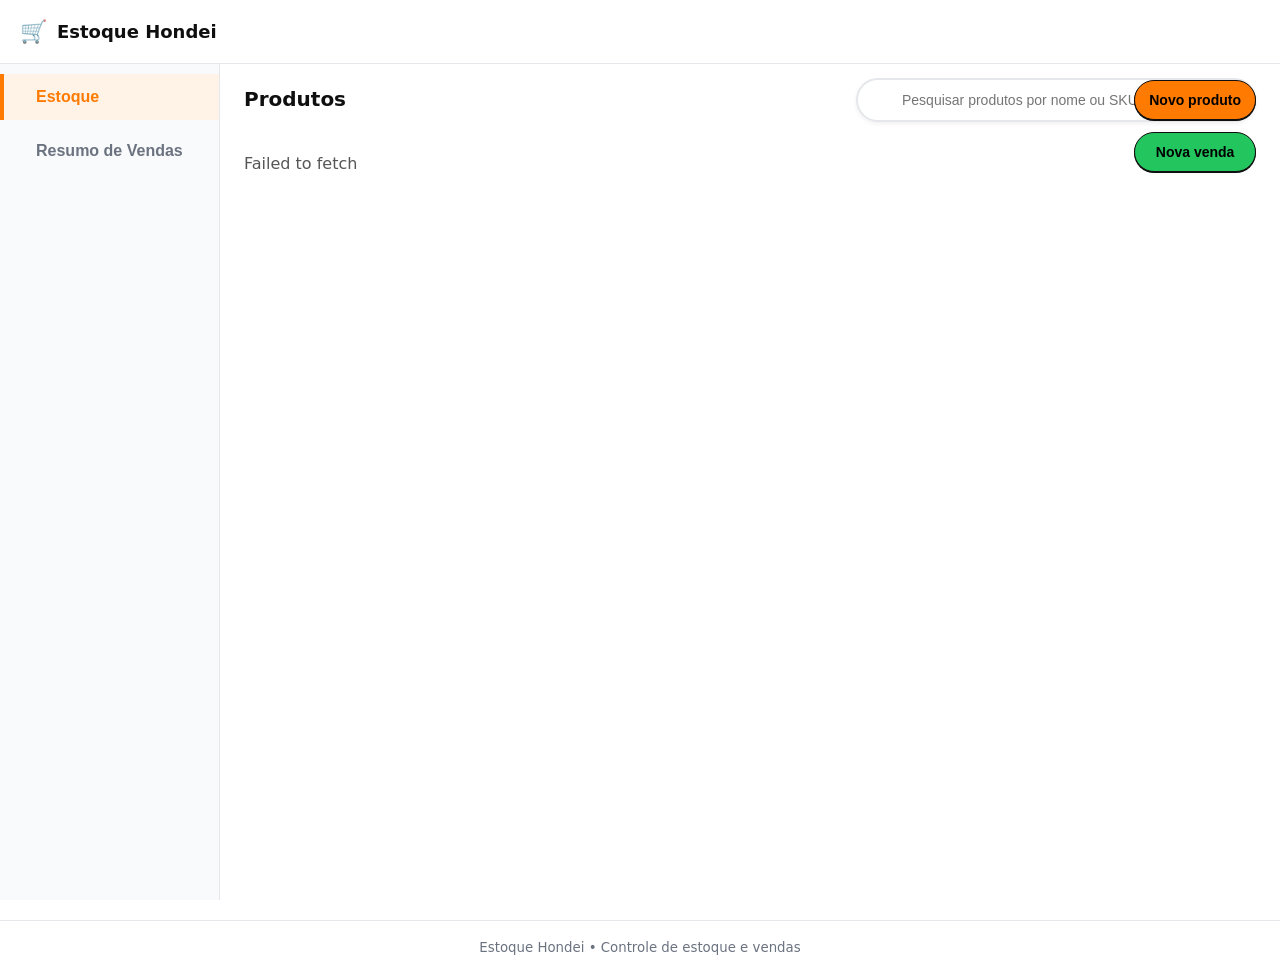
==== commit 5d8e2304: "Response" ====
--- a/index.html
+++ b/index.html
@@ -15,25 +15,27 @@
       <span class="logo" aria-hidden="true">🛒</span>
       <h1>Estoque Hondei</h1>
     </div>
-    <div class="header-actions">
+    </header>
+
+    <div class="header-actions-fixed">
       <button id="openCreateModal" class="button primary">
         Novo produto
       </button>
       <button id="openSaleModal" class="button success">Nova venda</button>
     </div>
-  </header>
+  
 
   <div class="layout">
     <nav class="sidebar">
       <button class="nav-link active" data-section="estoque">Estoque</button>
       <button class="nav-link" data-section="resumo">Resumo de Vendas</button>
     </nav>
+    <button id="sidebarToggle" class="sidebar-toggle" aria-label="Abrir menu" type="button">☰</button>
     <main class="main-content">
       <section id="estoque-section" class="section active">
         <section class="toolbar">
           <h2>Produtos</h2>
           <div class="search-container">
-            <span class="search-icon">🔍</span>
             <input type="text" id="searchInput" class="search-input" placeholder="Pesquisar produtos por nome ou SKU..."
               autocomplete="off" />
             <button class="search-clear" id="searchClear" title="Limpar pesquisa">×</button>
--- a/styles.css
+++ b/styles.css
@@ -2,7 +2,8 @@
 	--bg: #ffffff;
 	--text: #0f0f0f;
 	--muted: #6b7280;
-	--primary: #ff7a00; /* laranja */
+	--primary: #ff7a00;
+	/* laranja */
 	--primary-600: #ff880f;
 	--primary-700: #f46e00;
 	--border: #e5e7eb;
@@ -16,15 +17,17 @@
 * {
 	box-sizing: border-box;
 }
+
 html,
 body {
 	height: 100%;
 }
+
 body {
 	margin: 0;
 	font-family: ui-sans-serif, system-ui, -apple-system, Segoe UI, Roboto, Ubuntu,
-	  Cantarell, Noto Sans, Helvetica Neue, Arial, "Apple Color Emoji",
-	  "Segoe UI Emoji";
+		Cantarell, Noto Sans, Helvetica Neue, Arial, "Apple Color Emoji",
+		"Segoe UI Emoji";
 	background: var(--bg);
 	color: var(--text);
 }
@@ -38,10 +41,14 @@
 	padding: 14px 20px;
 	border-bottom: 1px solid var(--border);
 	background: #fff;
-	position: sticky;
+	position: fixed;
 	top: 0;
-	z-index: 10;
+	left: 0;
+	z-index: 300;
 	flex-wrap: wrap;
+	width: 100%;
+	height: 64px;
+	min-height: 64px;
 }
 
 .branding {
@@ -53,6 +60,15 @@
 
 .logo {
 	font-size: 22px;
+}
+.header-actions-fixed {
+  position: fixed;
+  top: 80px;
+  right: 24px;
+  z-index: 350;
+  display: flex;
+  flex-direction: column;
+  gap: 12px;
 }
 
 header h1 {
@@ -109,6 +125,7 @@
 	width: 100%;
 	max-width: 400px;
 	margin-bottom: 20px;
+	padding-top: 22px;
 }
 
 .search-input {
@@ -170,19 +187,19 @@
 	header {
 		padding: 10px 15px;
 	}
-	
+
 	.header-actions {
 		flex-direction: column;
 		align-items: stretch;
 		width: 100%;
 		gap: 8px;
 	}
-	
+
 	.button {
 		padding: 8px 12px;
 		font-size: 13px;
 	}
-	
+
 	.search-container {
 		max-width: none;
 	}
@@ -192,7 +209,7 @@
 	header h1 {
 		font-size: 16px;
 	}
-	
+
 	.logo {
 		font-size: 18px;
 	}
@@ -231,6 +248,7 @@
 		flex-direction: column;
 		align-items: flex-start;
 		gap: 12px;
+		margin-top: 50px;
 	}
 }
 
@@ -238,7 +256,7 @@
 	main {
 		padding: 15px;
 	}
-	
+
 	.toolbar h2 {
 		font-size: 18px;
 	}
@@ -385,20 +403,20 @@
 	.product-media {
 		font-size: 1.8em;
 	}
-	
+
 	.product-title {
 		font-size: 15px;
 	}
-	
+
 	.product-meta {
 		font-size: 12px;
 	}
-	
+
 	.qty-actions {
 		grid-template-columns: 1fr;
 		gap: 4px;
 	}
-	
+
 	.qty-actions input,
 	.qty-actions button {
 		grid-column: 1;
@@ -406,7 +424,7 @@
 		min-height: 30px;
 		padding: 4px 6px;
 	}
-	
+
 	.qty-actions .button.danger {
 		margin-top: 2px;
 	}
@@ -416,28 +434,28 @@
 	.product-card {
 		grid-template-rows: 140px auto;
 	}
-	
+
 	.product-media {
 		font-size: 1.6em;
 	}
-	
+
 	.product-body {
 		padding: 10px;
 	}
-	
+
 	.product-title {
 		font-size: 14px;
 	}
-	
+
 	.product-meta {
 		font-size: 11px;
 	}
-	
+
 	.tag {
 		font-size: 11px;
 		padding: 3px 8px;
 	}
-	
+
 	.qty-actions input,
 	.qty-actions button {
 		font-size: 10px;
@@ -785,123 +803,252 @@
 	.modal {
 		padding: 8px;
 	}
-	
+
 	.modal-content {
 		width: 100%;
 		max-width: none;
 		border-radius: 12px;
 		padding: 12px;
 	}
-	
+
 	.form-grid {
 		grid-template-columns: 1fr;
 		gap: 8px;
 	}
-	
+
 	.form-row {
 		grid-template-columns: 1fr;
 		gap: 12px;
 	}
-	
+
 	.sale-item {
 		grid-template-columns: 1fr 1fr;
 		gap: 8px;
 		padding: 10px;
 	}
-	
+
 	.sale-item-field:first-child {
 		grid-column: 1 / -1;
 	}
-	
+
 	.sale-item .remove-item {
 		grid-column: 1 / -1;
 		margin-top: 8px;
 		justify-self: start;
 		width: fit-content;
 	}
-	
+
 	.modal-actions {
 		flex-direction: column;
 		gap: 6px;
 	}
-	
+
 	.modal-actions .button {
 		width: 100%;
 	}
-}
+
+	.sidebar {
+		top: 100px;
+		/* ajusta a posição inicial para telas menores */
+		min-height: calc(100vh - 100px);
+		/* desconta a altura do header */
+	}
+
+	header {
+		height: 50px;
+		min-height: 50px;
+	}
+
+	.layout {
+		padding-top: 100px;
+	}
+
+	.sidebar {
+		top: 64px;
+		min-height: calc(100vh - 64px);
+	}
+}
+
 .layout {
-  display: flex;
-  min-height: 100vh;
+	display: flex;
+	min-height: 100vh;
+	position: relative;
+	padding-top: 14px 20px;
+	;
 }
 
 .sidebar {
-  width: 220px;
-  background: #f9fafb;
-  border-right: 1px solid var(--border);
-  display: flex;
-  flex-direction: column;
-  padding: 24px 0;
-  gap: 8px;
-  min-height: 100vh;
+	position: fixed;
+	left: 0;
+	top: 50px;
+	/* começa abaixo do header */
+	bottom: 0;
+	width: 220px;
+	background: #f9fafb;
+	border-right: 1px solid var(--border);
+	display: flex;
+	flex-direction: column;
+	padding: 24px 0;
+	gap: 8px;
+	min-height: calc(100vh - 50px);
+	/* desconta a altura do header */
+	z-index: 200;
+	transition: transform 0.3s;
 }
 
 .nav-link {
-  background: none;
-  border: none;
-  text-align: left;
-  padding: 14px 32px;
-  font-size: 16px;
-  color: var(--muted);
-  font-weight: 700;
-  cursor: pointer;
-  border-left: 4px solid transparent;
-  transition: background 0.2s, color 0.2s, border-color 0.2s;
+	background: none;
+	border: none;
+	text-align: left;
+	padding: 14px 32px;
+	font-size: 16px;
+	color: var(--muted);
+	font-weight: 700;
+	cursor: pointer;
+	border-left: 4px solid transparent;
+	transition: background 0.2s, color 0.2s, border-color 0.2s;
+	width: 100%;
+	display: flex;
+	align-items: center;
+	justify-content: flex-start;
 }
 
 .nav-link.active {
-  color: var(--primary);
-  background: #fff3e8;
-  border-left: 4px solid var(--primary);
+	color: var(--primary);
+	background: #fff3e8;
+	border-left: 4px solid var(--primary);
 }
 
 .main-content {
-  flex: 1;
-  padding: 32px 24px;
+	flex: 1;
+	padding: 32px 24px;
+	margin-left: 220px;
+	transition: margin-left 0.3s;
 }
 
 .section {
-  display: none;
+	display: none;
 }
 
 .section.active {
-  display: block;
+	display: block;
 }
 
 /* Responsivo */
 @media (max-width: 800px) {
-  .layout {
-    flex-direction: column;
+	.layout {
+		flex-direction: row;
+	}
+
+	.sidebar {
+		flex-direction: column;
+		border-bottom: none;
+		border-right: 1px solid var(--border);
+		width: 180px;
+		min-width: 140px;
+		max-width: 220px;
+		padding: 16px 0;
+	}
+
+	.nav-link {
+		border-bottom: none;
+		border-left: 4px solid transparent;
+		border-radius: 0;
+		width: 100%;
+		justify-content: flex-start;
+	}
+
+	.nav-link.active {
+		border-left: 4px solid var(--primary);
+		border-bottom: none;
+	}
+}
+
+@media (max-width: 600px) {
+	.sidebar {
+		width: 100vw;
+		min-width: 0;
+		max-width: 260px;
+		padding: 12px 0;
+	}
+
+	.main-content {
+		margin-left: 0;
+		padding: 12px 4px;
+	}
+
+	.sidebar-toggle {
+		bottom: 48px;
+		/* aumenta a distância do rodapé */
+		left: 8px;
+	}
+
+	.sidebar.closed~.main-content {
+		margin-left: 0 !important;
+		padding: 12px 4px;
+	}
+	.header-actions-fixed {
+    top: 80px;
+    right: 8px;
+    gap: 8px;
   }
-  .sidebar {
-    flex-direction: row;
-    width: 100%;
-    border-right: none;
-    border-bottom: 1px solid var(--border);
-    padding: 0;
-    gap: 0;
-  }
-  .nav-link {
-    flex: 1;
-    padding: 12px 0;
-    text-align: center;
-    border-left: none;
-    border-bottom: 4px solid transparent;
-  }
-  .nav-link.active {
-    border-left: none;
-    border-bottom: 4px solid var(--primary);
-  }
-  .main-content {
-    padding: 20px 8px;
-  }
+}
+
+.sidebar-toggle {
+	display: block;
+	position: fixed;
+	bottom: 24px;
+	left: 24px;
+	z-index: 300;
+	background: var(--primary);
+	color: #fff;
+	border: none;
+	border-radius: 8px;
+	font-size: 26px;
+	padding: 6px 14px;
+	cursor: pointer;
+	box-shadow: 0 2px 8px var(--shadow);
+	transition: left 0.3s, bottom 0.3s;
+}
+
+/* Sidebar escondida */
+.sidebar.closed {
+	transform: translateX(-110%);
+	box-shadow: none;
+}
+
+/* Mostra o botão em telas menores */
+@media (max-width: 1000px) {
+	.sidebar {
+		width: 180px;
+		padding: 16px 0;
+	}
+
+	.main-content {
+		margin-left: 180px;
+		padding: 20px 8px;
+	}
+
+	.sidebar-toggle {
+		left: 12px;
+		bottom: 12px;
+	}
+
+	.sidebar.closed~.main-content {
+		margin-left: 0 !important;
+		padding: 20px 8px;
+	}
+}
+
+/* Alternativa para garantir em todas as situações */
+.sidebar:not(.closed)~.sidebar-toggle {
+	display: none !important;
+}
+
+.sidebar.closed~.main-content {
+	margin-left: 0 !important;
+	max-width: 900px;
+	margin-right: auto;
+	margin-left: auto;
+	transition: margin-left 0.3s;
 }
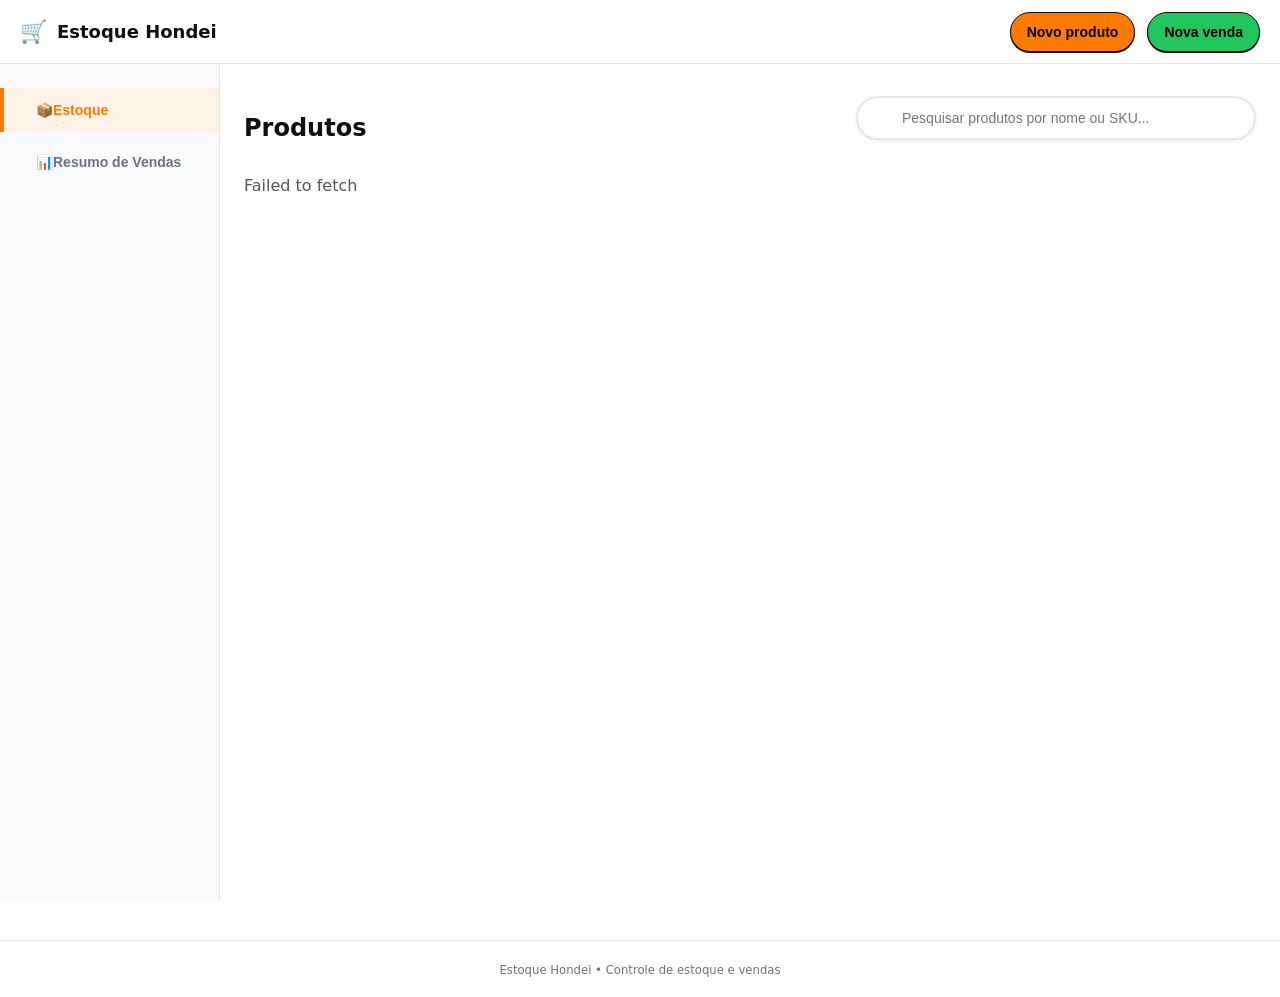
==== commit e7abc698: "Fix" ====
--- a/index.html
+++ b/index.html
@@ -9,47 +9,64 @@
 </head>
 
 <body>
-
   <header>
-    <div class="branding">
-      <span class="logo" aria-hidden="true">🛒</span>
-      <h1>Estoque Hondei</h1>
-    </div>
-    </header>
-
-    <div class="header-actions-fixed">
-      <button id="openCreateModal" class="button primary">
-        Novo produto
+  <div class="branding">
+    <span class="logo" aria-hidden="true">🛒</span>
+    <h1>Estoque Hondei</h1>
+  </div>
+  
+  <div class="header-actions">
+    <button id="openCreateModal" class="button primary">
+      <span class="desktop-text">Novo produto</span>
+    </button>
+    <button id="openSaleModal" class="button success">
+      <span class="desktop-text">Nova venda</span>
+    </button>
+  </div>
+</header>
+  
+
+  <div class="layout">
+    <nav class="sidebar closed">
+      <button class="nav-link active" data-section="estoque">
+        <span>📦</span>
+        Estoque
       </button>
-      <button id="openSaleModal" class="button success">Nova venda</button>
-    </div>
-  
-
-  <div class="layout">
-    <nav class="sidebar">
-      <button class="nav-link active" data-section="estoque">Estoque</button>
-      <button class="nav-link" data-section="resumo">Resumo de Vendas</button>
+      <button class="nav-link" data-section="resumo">
+        <span>📊</span>
+        Resumo de Vendas
+      </button>
     </nav>
-    <button id="sidebarToggle" class="sidebar-toggle" aria-label="Abrir menu" type="button">☰</button>
+    
+    <button id="sidebarToggle" class="sidebar-toggle" aria-label="Abrir menu" type="button">
+      ≡
+    </button>
+    
     <main class="main-content">
       <section id="estoque-section" class="section active">
-        <section class="toolbar">
-          <h2>Produtos</h2>
-          <div class="search-container">
-            <input type="text" id="searchInput" class="search-input" placeholder="Pesquisar produtos por nome ou SKU..."
-              autocomplete="off" />
-            <button class="search-clear" id="searchClear" title="Limpar pesquisa">×</button>
-          </div>
-        </section>
-
-        <div class="search-results-info" id="searchResultsInfo" style="display: none;"></div>
+        <div class="section-header">
+          <div class="toolbar">
+            <h2>Produtos</h2>
+            <div class="search-container">
+              <input type="text" id="searchInput" class="search-input" 
+                     placeholder="Pesquisar produtos por nome ou SKU..."
+                     autocomplete="off" />
+              <button class="search-clear" id="searchClear" title="Limpar pesquisa">×</button>
+            </div>
+          </div>
+
+          <div class="search-results-info" id="searchResultsInfo" style="display: none;"></div>
+        </div>
 
         <section class="products-grid" id="products"></section>
       </section>
+
       <section id="resumo-section" class="section">
-        <section class="toolbar">
-          <h2>Vendas</h2>
-        </section>
+        <div class="section-header">
+          <div class="toolbar">
+            <h2>Resumo de Vendas</h2>
+          </div>
+        </div>
 
         <section class="sales-section">
           <div class="sales-summary" id="salesSummary">
@@ -57,19 +74,19 @@
               <h3>Resumo Financeiro (30 dias)</h3>
               <div class="summary-grid">
                 <div class="summary-item">
-                  <span class="label">Vendas</span>
-                  <span class="value" id="totalSales">R$ 0,00</span>
-                </div>
-                <div class="summary-item">
-                  <span class="label">Custos</span>
-                  <span class="value" id="totalCosts">R$ 0,00</span>
-                </div>
-                <div class="summary-item">
-                  <span class="label">Lucro</span>
-                  <span class="value" id="totalProfit">R$ 0,00</span>
-                </div>
-                <div class="summary-item">
-                  <span class="label">Quantidade</span>
+                  <span class="label">Total em Vendas</span>
+                  <span class="value success" id="totalSales">R$ 0,00</span>
+                </div>
+                <div class="summary-item">
+                  <span class="label">Total em Custos</span>
+                  <span class="value danger" id="totalCosts">R$ 0,00</span>
+                </div>
+                <div class="summary-item">
+                  <span class="label">Lucro Líquido</span>
+                  <span class="value primary" id="totalProfit">R$ 0,00</span>
+                </div>
+                <div class="summary-item">
+                  <span class="label">Vendas Realizadas</span>
                   <span class="value" id="totalSalesCount">0</span>
                 </div>
               </div>
@@ -89,53 +106,49 @@
   <div id="createModal" class="modal hidden">
     <div class="modal-overlay" id="modalOverlay"></div>
     <div class="modal-content" role="dialog" aria-modal="true" aria-labelledby="modalTitle">
-      <button class="modal-close" id="closeCreateModal" aria-label="Fechar">
-        ×
-      </button>
+      <button class="modal-close" id="closeCreateModal" aria-label="Fechar">×</button>
       <h3 id="modalTitle">Cadastrar novo produto</h3>
+      
       <form id="createForm">
         <input type="hidden" id="editingId" name="editing_id" />
         <div class="form-grid">
-          <div>
-            <label for="name">Nome do produto</label>
-            <input name="name" required placeholder="Nome do produto" />
-          </div>
-          <div>
-            <label for="sku">SKU</label>
-            <input name="sku" required placeholder="SKU único" />
-          </div>
-          <div>
-            <label for="price">Preço de custo</label>
-            <input name="price" type="number" step="0.01" placeholder="0.00" required />
-          </div>
-          <div>
-            <label for="sale_price">Preço de venda</label>
-            <input name="sale_price" type="number" step="0.01" placeholder="0.00" required />
-          </div>
-          <div>
-            <label for="min_quantity">Quantidade mínima</label>
+          <div class="form-field">
+            <label for="name">Nome do produto *</label>
+            <input name="name" required placeholder="Ex: Smartphone Samsung Galaxy" />
+          </div>
+          <div class="form-field">
+            <label for="sku">SKU *</label>
+            <input name="sku" required placeholder="Ex: SM-GAL-001" />
+          </div>
+          <div class="form-field">
+            <label for="price">Preço de custo *</label>
+            <input name="price" type="number" step="0.01" placeholder="0,00" required />
+          </div>
+          <div class="form-field">
+            <label for="sale_price">Preço de venda *</label>
+            <input name="sale_price" type="number" step="0.01" placeholder="0,00" required />
+          </div>
+          <div class="form-field">
+            <label for="min_quantity">Quantidade mínima *</label>
             <input name="min_quantity" type="number" placeholder="0" required />
           </div>
-          <div>
-            <label for="initial_quantity">Estoque inicial</label>
+          <div class="form-field">
+            <label for="initial_quantity">Estoque inicial *</label>
             <input name="initial_quantity" type="number" placeholder="0" required />
           </div>
-          <div>
+          <div class="form-field">
             <label for="purchase_date">Data de compra</label>
-            <input name="purchase_date" type="date" placeholder="Data de compra" />
-          </div>
-          <div>
+            <input name="purchase_date" type="date" />
+          </div>
+          <div class="form-field">
             <label for="expiry_date">Data de vencimento</label>
-            <input name="expiry_date" type="date" placeholder="Data de vencimento" />
-          </div>
-          <div class="modal-actions">
-            <button type="button" class="button" id="cancelCreate">
-              Cancelar
-            </button>
-            <button type="submit" class="button primary" id="saveButton">
-              Salvar
-            </button>
-          </div>
+            <input name="expiry_date" type="date" />
+          </div>
+        </div>
+        
+        <div class="modal-actions">
+          <button type="button" class="button" id="cancelCreate">Cancelar</button>
+          <button type="submit" class="button primary" id="saveButton">Salvar</button>
         </div>
       </form>
     </div>
@@ -145,55 +158,62 @@
   <div id="saleModal" class="modal hidden">
     <div class="modal-overlay" id="saleModalOverlay"></div>
     <div class="modal-content large" role="dialog" aria-modal="true" aria-labelledby="saleModalTitle">
-      <button class="modal-close" id="closeSaleModal" aria-label="Fechar">
-        ×
-      </button>
+      <button class="modal-close" id="closeSaleModal" aria-label="Fechar">×</button>
       <h3 id="saleModalTitle">Nova Venda</h3>
+      
       <form id="saleForm">
         <div class="sale-header">
           <div class="form-row">
             <div class="form-group">
-              <label>Cliente</label>
-              <input name="customer_name" required placeholder="Nome do cliente" />
+              <label>Nome do Cliente *</label>
+              <input name="customer_name" required placeholder="Digite o nome do cliente" />
             </div>
             <div class="form-group">
-              <label>Forma de Pagamento</label>
+              <label>Forma de Pagamento *</label>
               <select name="payment_method" required>
-                <option value="">Selecione...</option>
-                <option value="dinheiro">Dinheiro</option>
-                <option value="cartão">Cartão</option>
-                <option value="pix">PIX</option>
-                <option value="transferência">Transferência</option>
+                <option value="">Selecione uma forma de pagamento</option>
+                <option value="dinheiro">💵 Dinheiro</option>
+                <option value="cartão">💳 Cartão</option>
+                <option value="pix">📱 PIX</option>
+                <option value="transferência">🏦 Transferência</option>
               </select>
             </div>
           </div>
-          <div class="form-group">
+          <div class="form-group full-width">
             <label>Observações</label>
-            <textarea name="notes" placeholder="Observações da venda..."></textarea>
+            <textarea name="notes" placeholder="Observações sobre a venda (opcional)..." rows="3"></textarea>
           </div>
         </div>
 
         <div class="sale-items">
-          <h4>Itens da Venda</h4>
-          <div id="saleItemsList" class="sale-items-container"></div>
-          <button type="button" class="button" id="addSaleItem">
-            + Adicionar Item
-          </button>
-        </div>
-
-        <div class="sale-total">
-          <div class="total-row">
-            <span>Total da Venda:</span>
-            <span id="saleTotal">R$ 0,00</span>
+          <div class="sale-items-header">
+            <h4>Itens da Venda</h4>
+            <button type="button" class="button" id="addSaleItem">
+              ➕ Adicionar Item
+            </button>
+          </div>
+          
+          <div id="saleItemsList" class="sale-items-container">
+            <div class="empty-sale-items">
+              <p>📦 Nenhum item adicionado ainda</p>
+              <small>Clique em "Adicionar Item" para começar</small>
+            </div>
+          </div>
+        </div>
+
+        <div class="sale-summary">
+          <div class="sale-total">
+            <div class="total-row">
+              <span>Total da Venda:</span>
+              <span id="saleTotal" class="total-value">R$ 0,00</span>
+            </div>
           </div>
         </div>
 
         <div class="modal-actions">
-          <button type="button" class="button" id="cancelSale">
-            Cancelar
-          </button>
+          <button type="button" class="button" id="cancelSale">Cancelar</button>
           <button type="submit" class="button success">
-            Finalizar Venda
+            ✅ Finalizar Venda
           </button>
         </div>
       </form>
--- a/styles.css
+++ b/styles.css
@@ -3,7 +3,6 @@
 	--text: #0f0f0f;
 	--muted: #6b7280;
 	--primary: #ff7a00;
-	/* laranja */
 	--primary-600: #ff880f;
 	--primary-700: #f46e00;
 	--border: #e5e7eb;
@@ -12,6 +11,11 @@
 	--black: #0f0f0f;
 	--danger: #ef4444;
 	--success: #22c55e;
+
+	/* Container sizes */
+	--max-width: 1200px;
+	--sidebar-width: 220px;
+	--sidebar-width-mobile: 180px;
 }
 
 * {
@@ -44,11 +48,16 @@
 	position: fixed;
 	top: 0;
 	left: 0;
+	right: 0;
 	z-index: 300;
-	flex-wrap: wrap;
-	width: 100%;
 	height: 64px;
 	min-height: 64px;
+}
+
+.header-actions {
+	display: flex;
+	gap: 12px;
+	flex-shrink: 0;
 }
 
 .branding {
@@ -60,15 +69,6 @@
 
 .logo {
 	font-size: 22px;
-}
-.header-actions-fixed {
-  position: fixed;
-  top: 80px;
-  right: 24px;
-  z-index: 350;
-  display: flex;
-  flex-direction: column;
-  gap: 12px;
 }
 
 header h1 {
@@ -78,15 +78,8 @@
 	color: var(--black);
 }
 
-.header-actions {
-	display: flex;
-	gap: 12px;
-	align-items: center;
-	flex-wrap: wrap;
-}
-
 .button {
-	padding: 10px 14px;
+	padding: 10px 16px;
 	border-radius: 999px;
 	border: 1px solid var(--black);
 	background: #fff;
@@ -101,6 +94,7 @@
 	justify-content: center;
 	text-align: center;
 	font-size: 14px;
+	transition: all 0.2s ease;
 }
 
 .button.primary {
@@ -116,7 +110,108 @@
 }
 
 .button:hover {
-	filter: brightness(0.98);
+	filter: brightness(0.95);
+	transform: translateY(-1px);
+}
+
+/* Layout Principal */
+.layout {
+	display: flex;
+	min-height: 100vh;
+	position: relative;
+	padding-top: 64px;
+}
+
+.sidebar {
+	position: fixed;
+	left: 0;
+	top: 64px;
+	bottom: 0;
+	width: var(--sidebar-width);
+	background: #f9fafb;
+	border-right: 1px solid var(--border);
+	display: flex;
+	flex-direction: column;
+	padding: 24px 0;
+	gap: 8px;
+	z-index: 200;
+	transition: transform 0.3s ease;
+	overflow-y: auto;
+}
+
+.nav-link {
+	background: none;
+	border: none;
+	text-align: center;
+	padding: 14px 32px;
+	font-size: 14px;
+	color: var(--muted);
+	font-weight: 700;
+	cursor: pointer;
+	border-left: 4px solid transparent;
+	transition: all 0.2s ease;
+	width: 100%;
+	display: flex;
+	align-items: center;
+	justify-content: flex-start;
+}
+
+.nav-link.active {
+	color: var(--primary);
+	background: #fff3e8;
+	border-left: 4px solid var(--primary);
+}
+
+.nav-link:hover:not(.active) {
+	background: rgba(255, 122, 0, 0.05);
+	color: var(--primary-700);
+}
+
+.main-content {
+	flex: 1;
+	margin-left: var(--sidebar-width);
+	padding: 32px 24px;
+	width: calc(100% - var(--sidebar-width));
+	max-width: none;
+	transition: all 0.3s ease;
+}
+
+.main-content>* {
+	max-width: var(--max-width);
+	margin-left: auto;
+	margin-right: auto;
+}
+
+.section {
+	display: none;
+}
+
+.section.active {
+	display: block;
+}
+
+/* Sidebar Toggle */
+.sidebar-toggle {
+	display: none;
+	position: fixed;
+	bottom: 24px;
+	left: 24px;
+	z-index: 48;
+	background: var(--primary);
+	color: #fff;
+	border: none;
+	border-radius: 50%;
+	font-size: 20px;
+	width: 56px;
+	height: 56px;
+	cursor: pointer;
+	box-shadow: 0 4px 16px rgba(0, 0, 0, 0.15);
+	transition: all 0.3s ease;
+}
+
+.sidebar-toggle:hover {
+	transform: scale(1.05);
+	box-shadow: 0 6px 20px rgba(0, 0, 0, 0.2);
 }
 
 /* Search Bar */
@@ -125,7 +220,6 @@
 	width: 100%;
 	max-width: 400px;
 	margin-bottom: 20px;
-	padding-top: 22px;
 }
 
 .search-input {
@@ -143,16 +237,6 @@
 	outline: none;
 	border-color: var(--primary);
 	box-shadow: 0 0 0 3px rgba(255, 122, 0, 0.1);
-}
-
-.search-icon {
-	position: absolute;
-	left: 14px;
-	top: 50%;
-	transform: translateY(-50%);
-	color: var(--muted);
-	font-size: 16px;
-	pointer-events: none;
 }
 
 .search-clear {
@@ -166,12 +250,13 @@
 	cursor: pointer;
 	padding: 4px;
 	border-radius: 50%;
-	font-size: 14px;
+	font-size: 16px;
 	display: none;
 	align-items: center;
 	justify-content: center;
-	width: 24px;
-	height: 24px;
+	width: 28px;
+	height: 28px;
+	transition: all 0.2s ease;
 }
 
 .search-clear:hover {
@@ -182,58 +267,21 @@
 	display: flex;
 }
 
-/* Responsividade do Header */
-@media (max-width: 768px) {
-	header {
-		padding: 10px 15px;
-	}
-
-	.header-actions {
-		flex-direction: column;
-		align-items: stretch;
-		width: 100%;
-		gap: 8px;
-	}
-
-	.button {
-		padding: 8px 12px;
-		font-size: 13px;
-	}
-
-	.search-container {
-		max-width: none;
-	}
-}
-
-@media (max-width: 480px) {
-	header h1 {
-		font-size: 16px;
-	}
-
-	.logo {
-		font-size: 18px;
-	}
-}
-
 /* Toolbar */
-main {
-	padding: 20px;
-	max-width: 1100px;
-	margin: 0 auto;
-}
-
 .toolbar {
 	display: flex;
 	align-items: center;
 	justify-content: space-between;
-	margin-bottom: 12px;
-	margin-top: 24px;
+	margin-bottom: 16px;
+	margin-top: 0;
 	gap: 16px;
+	flex-wrap: wrap;
 }
 
 .toolbar h2 {
 	margin: 0;
-	font-size: 20px;
+	font-size: 24px;
+	font-weight: 800;
 }
 
 .search-results-info {
@@ -243,61 +291,28 @@
 	font-style: italic;
 }
 
-@media (max-width: 768px) {
-	.toolbar {
-		flex-direction: column;
-		align-items: flex-start;
-		gap: 12px;
-		margin-top: 50px;
-	}
-}
-
-@media (max-width: 480px) {
-	main {
-		padding: 15px;
-	}
-
-	.toolbar h2 {
-		font-size: 18px;
-	}
-}
-
-/* Products grid */
+/* Products Grid */
 .products-grid {
 	display: grid;
-	grid-template-columns: repeat(4, minmax(0, 1fr));
-	gap: 16px;
+	grid-template-columns: repeat(auto-fill, minmax(280px, 1fr));
+	gap: 20px;
 	margin-bottom: 32px;
-}
-
-@media (max-width: 1100px) {
-	.products-grid {
-		grid-template-columns: repeat(3, 1fr);
-	}
-}
-
-@media (max-width: 820px) {
-	.products-grid {
-		grid-template-columns: repeat(2, 1fr);
-		gap: 12px;
-	}
-}
-
-@media (max-width: 540px) {
-	.products-grid {
-		grid-template-columns: 1fr;
-		gap: 10px;
-	}
 }
 
 .product-card {
 	background: var(--card);
 	border: 1px solid var(--border);
-	border-radius: 14px;
-	box-shadow: 0 1px 2px var(--shadow);
+	border-radius: 16px;
+	box-shadow: 0 2px 8px var(--shadow);
 	overflow: hidden;
 	display: grid;
 	grid-template-rows: 160px auto;
+	transition: all 0.2s ease;
+}
+
+.product-card:hover {
+	box-shadow: 0 4px 16px rgba(0, 0, 0, 0.1);
+	transform: translateY(-2px);
 }
 
 .product-media {
@@ -311,15 +326,16 @@
 }
 
 .product-body {
-	padding: 12px;
+	padding: 16px;
 	display: grid;
-	gap: 6px;
+	gap: 8px;
 }
 
 .product-title {
 	font-weight: 800;
 	font-size: 16px;
 	line-height: 1.3;
+	margin-bottom: 4px;
 }
 
 .product-meta {
@@ -331,8 +347,8 @@
 .product-actions {
 	display: flex;
 	flex-direction: column;
-	gap: 8px;
-	margin-top: 8px;
+	gap: 10px;
+	margin-top: 12px;
 }
 
 .tag {
@@ -340,7 +356,7 @@
 	color: #a84a00;
 	border: 1px dashed #a84a00;
 	border-radius: 999px;
-	padding: 4px 10px;
+	padding: 6px 12px;
 	font-size: 12px;
 	text-align: center;
 	font-weight: 600;
@@ -350,17 +366,17 @@
 .qty-actions {
 	display: grid;
 	grid-template-columns: 1fr 1fr;
-	gap: 6px;
+	gap: 8px;
 	align-items: center;
 }
 
 .qty-actions input {
 	width: 100%;
-	padding: 6px 8px;
+	padding: 8px 10px;
 	border: 1px solid var(--border);
 	border-radius: 8px;
 	font-size: 12px;
-	min-height: 32px;
+	min-height: 36px;
 }
 
 .qty-actions input[type="number"] {
@@ -372,10 +388,10 @@
 }
 
 .qty-actions button {
-	padding: 6px 10px;
-	font-size: 11px;
-	border-radius: 6px;
-	min-height: 32px;
+	padding: 8px 12px;
+	font-size: 12px;
+	border-radius: 8px;
+	min-height: 36px;
 	font-weight: 600;
 }
 
@@ -389,7 +405,7 @@
 
 .qty-actions .button.danger {
 	grid-column: 1 / -1;
-	margin-top: 4px;
+	margin-top: 6px;
 }
 
 .danger {
@@ -398,104 +414,41 @@
 	border-color: #000;
 }
 
-/* Responsividade específica para cards de produtos */
-@media (max-width: 820px) {
-	.product-media {
-		font-size: 1.8em;
-	}
-
-	.product-title {
-		font-size: 15px;
-	}
-
-	.product-meta {
-		font-size: 12px;
-	}
-
-	.qty-actions {
-		grid-template-columns: 1fr;
-		gap: 4px;
-	}
-
-	.qty-actions input,
-	.qty-actions button {
-		grid-column: 1;
-		font-size: 11px;
-		min-height: 30px;
-		padding: 4px 6px;
-	}
-
-	.qty-actions .button.danger {
-		margin-top: 2px;
-	}
-}
-
-@media (max-width: 540px) {
-	.product-card {
-		grid-template-rows: 140px auto;
-	}
-
-	.product-media {
-		font-size: 1.6em;
-	}
-
-	.product-body {
-		padding: 10px;
-	}
-
-	.product-title {
-		font-size: 14px;
-	}
-
-	.product-meta {
-		font-size: 11px;
-	}
-
-	.tag {
-		font-size: 11px;
-		padding: 3px 8px;
-	}
-
-	.qty-actions input,
-	.qty-actions button {
-		font-size: 10px;
-		min-height: 28px;
-		padding: 3px 5px;
-	}
-}
-
 /* Sales Section */
 .sales-section {
 	margin-top: 32px;
 }
 
 .sales-summary {
-	margin-bottom: 24px;
+	margin-bottom: 32px;
 }
 
 .summary-card {
 	background: var(--card);
 	border: 1px solid var(--border);
 	border-radius: 16px;
-	padding: 20px;
+	padding: 24px;
 	box-shadow: 0 2px 8px var(--shadow);
 }
 
 .summary-card h3 {
-	margin: 0 0 16px 0;
+	margin: 0 0 20px 0;
 	color: var(--black);
+	font-size: 18px;
+	font-weight: 700;
 }
 
 .summary-grid {
 	display: grid;
 	grid-template-columns: repeat(auto-fit, minmax(200px, 1fr));
-	gap: 16px;
+	gap: 20px;
 }
 
 .summary-item {
 	display: flex;
 	flex-direction: column;
-	gap: 4px;
+	gap: 6px;
+	text-align: center;
 }
 
 .summary-item .label {
@@ -521,47 +474,48 @@
 	display: grid;
 	place-items: center;
 	z-index: 50;
-	padding: 16px;
+	padding: 20px;
 }
 
 .modal-overlay {
 	position: absolute;
 	inset: 0;
 	background: rgba(0, 0, 0, 0.4);
+	backdrop-filter: blur(4px);
 }
 
 .modal-content {
 	position: relative;
-	width: min(560px, 94vw);
+	width: min(560px, 95vw);
 	background: #fff;
 	border: 1px solid var(--border);
 	border-radius: 16px;
 	box-shadow: 0 20px 60px rgba(0, 0, 0, 0.25);
-	padding: 14px;
+	padding: 24px;
 	max-height: 90vh;
 	overflow-y: auto;
 }
 
 .modal-content.large {
-	width: min(800px, 94vw);
+	width: min(800px, 95vw);
 	max-height: 90vh;
-	overflow-y: auto;
 }
 
 .modal-close {
 	position: absolute;
-	right: 8px;
-	top: 8px;
+	right: 12px;
+	top: 12px;
 	border: 0;
 	background: transparent;
-	font-size: 22px;
+	font-size: 24px;
 	cursor: pointer;
-	width: 32px;
-	height: 32px;
+	width: 36px;
+	height: 36px;
 	display: flex;
 	align-items: center;
 	justify-content: center;
 	border-radius: 50%;
+	transition: background 0.2s ease;
 }
 
 .modal-close:hover {
@@ -569,52 +523,59 @@
 }
 
 .modal h3 {
-	margin: 0 0 10px 0;
-	font-size: 18px;
-	padding-right: 40px;
+	margin: 0 0 20px 0;
+	font-size: 20px;
+	font-weight: 700;
+	padding-right: 50px;
 }
 
 .form-grid {
 	display: grid;
 	grid-template-columns: 1fr 1fr;
-	gap: 12px 16px;
+	gap: 16px 20px;
 }
 
 .form-grid label {
-	font-size: 12px;
+	font-size: 13px;
 	color: var(--muted);
-	font-weight: 500;
-	margin-bottom: 4px;
+	font-weight: 600;
+	margin-bottom: 6px;
 	display: block;
 }
 
 .form-grid input {
-	padding: 10px;
+	padding: 12px;
 	border-radius: 10px;
 	border: 1px solid var(--border);
 	width: 100%;
-	box-sizing: border-box;
+	font-size: 14px;
+	transition: border-color 0.2s ease;
+}
+
+.form-grid input:focus {
+	outline: none;
+	border-color: var(--primary);
 }
 
 .form-grid .modal-actions {
 	grid-column: 1 / -1;
 	display: flex;
 	justify-content: flex-end;
-	gap: 8px;
-	margin-top: 16px;
-	padding-top: 16px;
+	gap: 12px;
+	margin-top: 24px;
+	padding-top: 20px;
 	border-top: 1px solid var(--border);
 }
 
 /* Sale Form */
 .sale-header {
-	margin-bottom: 20px;
+	margin-bottom: 24px;
 }
 
 .form-row {
 	display: grid;
 	grid-template-columns: 1fr 1fr;
-	gap: 16px;
+	gap: 20px;
 	margin-bottom: 16px;
 }
 
@@ -622,24 +583,29 @@
 	display: flex;
 	flex-direction: column;
 	gap: 6px;
-	position: relative;
 }
 
 .form-group label {
 	font-size: 14px;
-	font-weight: 500;
+	font-weight: 600;
 	color: var(--black);
 }
 
 .form-group input,
 .form-group select,
 .form-group textarea {
-	padding: 10px;
+	padding: 12px;
 	border-radius: 10px;
 	border: 1px solid var(--border);
 	font-size: 14px;
-	width: 100%;
-	box-sizing: border-box;
+	transition: border-color 0.2s ease;
+}
+
+.form-group input:focus,
+.form-group select:focus,
+.form-group textarea:focus {
+	outline: none;
+	border-color: var(--primary);
 }
 
 .form-group textarea {
@@ -648,101 +614,105 @@
 }
 
 .sale-items {
-	margin-bottom: 20px;
+	margin-bottom: 24px;
 }
 
 .sale-items h4 {
-	margin: 0 0 12px 0;
+	margin: 0 0 16px 0;
 	font-size: 16px;
+	font-weight: 700;
 }
 
 .sale-items-container {
 	max-height: 300px;
 	overflow-y: auto;
-	margin-bottom: 12px;
-	padding: 2px;
+	margin-bottom: 16px;
+	padding: 4px;
 }
 
 .sale-item {
 	display: grid;
-	grid-template-columns: 2fr 80px 80px 80px auto;
-	gap: 8px;
+	grid-template-columns: 2fr 100px 100px 100px auto;
+	gap: 12px;
 	align-items: start;
-	padding: 12px;
+	padding: 16px;
 	border: 1px solid var(--border);
-	border-radius: 10px;
-	margin-bottom: 8px;
+	border-radius: 12px;
+	margin-bottom: 12px;
 	background: #f9fafb;
-	position: relative;
 }
 
 .sale-item-field {
 	display: flex;
 	flex-direction: column;
-	gap: 4px;
+	gap: 6px;
 }
 
 .sale-item-field label {
 	font-size: 11px;
 	color: var(--muted);
-	font-weight: 500;
+	font-weight: 600;
 	text-transform: uppercase;
 	letter-spacing: 0.5px;
 }
 
 .sale-item input,
 .sale-item select {
-	padding: 8px;
-	border-radius: 6px;
+	padding: 10px;
+	border-radius: 8px;
 	border: 1px solid var(--border);
 	font-size: 13px;
 	background: white;
-	width: 100%;
-	box-sizing: border-box;
 }
 
 .sale-item .remove-item {
 	background: var(--danger);
 	color: white;
 	border: none;
-	border-radius: 6px;
-	padding: 6px 8px;
+	border-radius: 8px;
+	padding: 8px 12px;
 	cursor: pointer;
 	font-size: 11px;
+	font-weight: 600;
 	white-space: nowrap;
 	height: fit-content;
-	margin-top: 16px;
-	font-weight: 600;
+	margin-top: 18px;
+	transition: background 0.2s ease;
+}
+
+.sale-item .remove-item:hover {
+	background: #dc2626;
 }
 
 .sale-total {
 	border-top: 2px solid var(--border);
-	padding-top: 16px;
-	margin-bottom: 20px;
+	padding-top: 20px;
+	margin-bottom: 24px;
 }
 
 .total-row {
 	display: flex;
 	justify-content: space-between;
 	align-items: center;
-	font-size: 18px;
-	font-weight: 700;
+	font-size: 20px;
+	font-weight: 800;
 }
 
 .modal-actions {
 	display: flex;
 	justify-content: flex-end;
 	gap: 12px;
-	padding-top: 16px;
+	padding-top: 20px;
 	border-top: 1px solid var(--border);
 }
 
 footer {
-	padding: 16px 20px;
+	padding: 20px;
 	color: var(--muted);
 	border-top: 1px solid var(--border);
-	margin-top: 20px;
+	margin-top: 40px;
 	text-align: center;
+	font-size: 14px;
 }
 
 /* Delete confirmation dialog */
@@ -754,41 +724,45 @@
 	z-index: 1000;
 	background: #fff;
 	border: 1px solid var(--border);
-	border-radius: 12px;
-	padding: 16px;
-	width: min(420px, 92vw);
+	border-radius: 16px;
+	padding: 24px;
+	width: min(420px, 90vw);
 	box-shadow: 0 20px 60px rgba(0, 0, 0, 0.25);
 }
 
 .delete-confirmation h4 {
-	margin: 0 0 8px 0;
+	margin: 0 0 12px 0;
+	font-size: 18px;
+	font-weight: 700;
 }
 
 .delete-confirmation p {
-	margin: 6px 0;
+	margin: 8px 0;
 }
 
 .delete-confirmation .actions {
 	display: flex;
 	justify-content: flex-end;
-	gap: 8px;
-	margin-top: 12px;
+	gap: 12px;
+	margin-top: 20px;
 }
 
 /* Notification styles */
 .notification {
 	position: fixed;
-	top: 20px;
-	right: 20px;
+	top: 24px;
+	right: 24px;
 	background: var(--success);
 	color: white;
-	padding: 12px 20px;
-	border-radius: 8px;
+	padding: 16px 24px;
+	border-radius: 12px;
 	z-index: 1000;
 	font-weight: 600;
-	box-shadow: 0 4px 12px rgba(0, 0, 0, 0.15);
+	font-size: 14px;
+	box-shadow: 0 8px 24px rgba(0, 0, 0, 0.15);
 	transform: translateX(0);
 	transition: transform 0.3s ease;
+	max-width: 300px;
 }
 
 .notification.error {
@@ -799,256 +773,310 @@
 	transform: translateX(100%);
 }
 
+/* RESPONSIVIDADE */
+
+/* Tablets e Telas Médias */
+@media (max-width: 1200px) {
+	.main-content>* {
+		max-width: 100%;
+		padding: 0 16px;
+	}
+
+	.products-grid {
+		grid-template-columns: repeat(auto-fill, minmax(260px, 1fr));
+		gap: 16px;
+	}
+}
+
+@media (max-width: 1000px) {
+	.sidebar-toggle {
+		display: flex;
+	}
+
+	.sidebar {
+		width: var(--sidebar-width-mobile);
+	}
+
+	.main-content {
+		margin-left: var(--sidebar-width-mobile);
+		padding: 24px 16px;
+	}
+
+	.sidebar.closed {
+		transform: translateX(-100%);
+	}
+
+	.sidebar.closed~.main-content {
+		margin-left: 0;
+		width: 100%;
+	}
+}
+
+/* Tablets em modo retrato */
+@media (max-width: 768px) {
+	.toolbar {
+		flex-direction: column;
+		align-items: stretch;
+		gap: 12px;
+	}
+
+	.toolbar h2 {
+		font-size: 20px;
+		text-align: center;
+	}
+
+	.search-container {
+		max-width: 100%;
+	}
+
+	.products-grid {
+		grid-template-columns: repeat(auto-fill, minmax(240px, 1fr));
+		gap: 12px;
+	}
+
+	.summary-grid {
+		grid-template-columns: repeat(auto-fit, minmax(150px, 1fr));
+		gap: 16px;
+	}
+
+	.form-row {
+		grid-template-columns: 1fr;
+		gap: 16px;
+	}
+
+	.sale-item {
+		grid-template-columns: 1fr 1fr;
+		gap: 10px;
+	}
+
+	.sale-item-field:first-child {
+		grid-column: 1 / -1;
+	}
+
+	.sale-item .remove-item {
+		grid-column: 1 / -1;
+		margin-top: 12px;
+		justify-self: start;
+		width: fit-content;
+	}
+}
+
+/* Smartphones */
 @media (max-width: 640px) {
+	.desktop-text {
+		display: none;
+	}
+
+	.mobile-text {
+		display: inline;
+	}
+
+	header {
+		padding: 12px 16px;
+		height: 56px;
+		min-height: 56px;
+	}
+
+	header h1 {
+		font-size: 16px;
+	}
+
+	.logo {
+		font-size: 20px;
+	}
+
+	.layout {
+		padding-top: 56px;
+	}
+
+	.sidebar {
+		top: 56px;
+		width: 100%;
+		max-width: 280px;
+		transform: translateX(-100%);
+		box-shadow: 4px 0 16px rgba(0, 0, 0, 0.1);
+	}
+
+	.sidebar:not(.closed) {
+		transform: translateX(0);
+	}
+
+	.main-content {
+		margin-left: 0;
+		padding: 16px 12px;
+		width: 100%;
+	}
+
+	.products-grid {
+		grid-template-columns: 1fr;
+		gap: 10px;
+	}
+
+	.product-card {
+		grid-template-rows: 140px auto;
+	}
+
+	.product-media {
+		font-size: 1.6em;
+	}
+
+	.product-body {
+		padding: 12px;
+	}
+
+	.product-title {
+		font-size: 14px;
+	}
+
+	.product-meta {
+		font-size: 12px;
+	}
+
+	.qty-actions {
+		grid-template-columns: 1fr;
+		gap: 6px;
+	}
+
+	.qty-actions input,
+	.qty-actions button {
+		grid-column: 1;
+		font-size: 11px;
+		min-height: 32px;
+		padding: 6px 8px;
+	}
+
+	.summary-grid {
+		grid-template-columns: 1fr 1fr;
+		gap: 12px;
+	}
+
+	.summary-item .value {
+		font-size: 20px;
+	}
+
 	.modal {
-		padding: 8px;
+		padding: 12px;
 	}
 
 	.modal-content {
 		width: 100%;
 		max-width: none;
-		border-radius: 12px;
-		padding: 12px;
+		border-radius: 16px;
+		padding: 20px;
+		max-height: 95vh;
 	}
 
 	.form-grid {
 		grid-template-columns: 1fr;
+		gap: 12px;
+	}
+
+	.modal-actions {
+		flex-direction: column-reverse;
 		gap: 8px;
-	}
-
-	.form-row {
-		grid-template-columns: 1fr;
-		gap: 12px;
-	}
-
-	.sale-item {
-		grid-template-columns: 1fr 1fr;
-		gap: 8px;
-		padding: 10px;
-	}
-
-	.sale-item-field:first-child {
-		grid-column: 1 / -1;
-	}
-
-	.sale-item .remove-item {
-		grid-column: 1 / -1;
-		margin-top: 8px;
-		justify-self: start;
-		width: fit-content;
-	}
-
-	.modal-actions {
-		flex-direction: column;
-		gap: 6px;
 	}
 
 	.modal-actions .button {
 		width: 100%;
 	}
 
-	.sidebar {
-		top: 100px;
-		/* ajusta a posição inicial para telas menores */
-		min-height: calc(100vh - 100px);
-		/* desconta a altura do header */
-	}
-
-	header {
+	.sidebar-toggle {
+		bottom: 20px;
+		left: 20px;
+		width: 50px;
 		height: 50px;
-		min-height: 50px;
-	}
-
-	.layout {
-		padding-top: 100px;
-	}
-
-	.sidebar {
-		top: 64px;
-		min-height: calc(100vh - 64px);
-	}
-}
-
-.layout {
-	display: flex;
-	min-height: 100vh;
-	position: relative;
-	padding-top: 14px 20px;
-	;
-}
-
-.sidebar {
-	position: fixed;
-	left: 0;
-	top: 50px;
-	/* começa abaixo do header */
-	bottom: 0;
-	width: 220px;
-	background: #f9fafb;
-	border-right: 1px solid var(--border);
-	display: flex;
-	flex-direction: column;
-	padding: 24px 0;
-	gap: 8px;
-	min-height: calc(100vh - 50px);
-	/* desconta a altura do header */
-	z-index: 200;
-	transition: transform 0.3s;
-}
-
-.nav-link {
-	background: none;
-	border: none;
-	text-align: left;
-	padding: 14px 32px;
-	font-size: 16px;
-	color: var(--muted);
-	font-weight: 700;
-	cursor: pointer;
-	border-left: 4px solid transparent;
-	transition: background 0.2s, color 0.2s, border-color 0.2s;
-	width: 100%;
-	display: flex;
-	align-items: center;
-	justify-content: flex-start;
-}
-
-.nav-link.active {
-	color: var(--primary);
-	background: #fff3e8;
-	border-left: 4px solid var(--primary);
-}
-
-.main-content {
-	flex: 1;
-	padding: 32px 24px;
-	margin-left: 220px;
-	transition: margin-left 0.3s;
-}
-
-.section {
-	display: none;
-}
-
-.section.active {
-	display: block;
-}
-
-/* Responsivo */
-@media (max-width: 800px) {
-	.layout {
-		flex-direction: row;
-	}
-
-	.sidebar {
+		font-size: 18px;
+	}
+
+	.notification {
+		top: 20px;
+		right: 12px;
+		left: 12px;
+		max-width: none;
+		font-size: 13px;
+		padding: 12px 16px;
+	}
+
+	.sale-items-header {
 		flex-direction: column;
-		border-bottom: none;
-		border-right: 1px solid var(--border);
-		width: 180px;
-		min-width: 140px;
-		max-width: 220px;
-		padding: 16px 0;
-	}
-
-	.nav-link {
-		border-bottom: none;
-		border-left: 4px solid transparent;
-		border-radius: 0;
-		width: 100%;
-		justify-content: flex-start;
-	}
-
-	.nav-link.active {
-		border-left: 4px solid var(--primary);
-		border-bottom: none;
-	}
-}
-
-@media (max-width: 600px) {
-	.sidebar {
-		width: 100vw;
-		min-width: 0;
-		max-width: 260px;
-		padding: 12px 0;
-	}
-
+		align-items: stretch;
+	}
+
+	.sale-items-header h4 {
+		text-align: center;
+		margin-bottom: 8px;
+	}
+
+	.desktop-text {
+		display: none;
+	}
+
+	.mobile-text {
+		display: inline;
+	}
+
+	.header-actions {
+		gap: 8px;
+	}
+
+	.header-actions .button {
+		padding: 8px 12px;
+		font-size: 13px;
+		min-height: 36px;
+	}
+}
+
+/* Smartphones pequenos */
+@media (max-width: 480px) {
 	.main-content {
-		margin-left: 0;
-		padding: 12px 4px;
-	}
-
-	.sidebar-toggle {
-		bottom: 48px;
-		/* aumenta a distância do rodapé */
-		left: 8px;
-	}
-
-	.sidebar.closed~.main-content {
-		margin-left: 0 !important;
-		padding: 12px 4px;
-	}
-	.header-actions-fixed {
-    top: 80px;
-    right: 8px;
-    gap: 8px;
-  }
-}
-
-.sidebar-toggle {
-	display: block;
-	position: fixed;
-	bottom: 24px;
-	left: 24px;
-	z-index: 300;
-	background: var(--primary);
-	color: #fff;
-	border: none;
-	border-radius: 8px;
-	font-size: 26px;
-	padding: 6px 14px;
-	cursor: pointer;
-	box-shadow: 0 2px 8px var(--shadow);
-	transition: left 0.3s, bottom 0.3s;
-}
-
-/* Sidebar escondida */
-.sidebar.closed {
-	transform: translateX(-110%);
-	box-shadow: none;
-}
-
-/* Mostra o botão em telas menores */
-@media (max-width: 1000px) {
-	.sidebar {
-		width: 180px;
-		padding: 16px 0;
-	}
-
-	.main-content {
-		margin-left: 180px;
-		padding: 20px 8px;
-	}
-
-	.sidebar-toggle {
-		left: 12px;
-		bottom: 12px;
-	}
-
-	.sidebar.closed~.main-content {
-		margin-left: 0 !important;
-		padding: 20px 8px;
-	}
-}
-
-/* Alternativa para garantir em todas as situações */
-.sidebar:not(.closed)~.sidebar-toggle {
-	display: none !important;
-}
-
-.sidebar.closed~.main-content {
-	margin-left: 0 !important;
-	max-width: 900px;
-	margin-right: auto;
-	margin-left: auto;
-	transition: margin-left 0.3s;
+		padding: 12px 8px;
+	}
+
+	.toolbar h2 {
+		font-size: 18px;
+	}
+
+	.summary-grid {
+		grid-template-columns: 1fr;
+		gap: 8px;
+	}
+
+	.summary-item {
+		text-align: left;
+		padding: 12px;
+		background: rgba(255, 122, 0, 0.05);
+		border-radius: 8px;
+	}
+
+	.summary-item .value {
+		font-size: 18px;
+	}
+
+	.product-body {
+		padding: 10px;
+	}
+
+	.qty-actions input,
+	.qty-actions button {
+		font-size: 10px;
+		min-height: 30px;
+		padding: 4px 6px;
+	}
+}
+
+/* Telas muito grandes */
+@media (min-width: 1400px) {
+	.main-content>* {
+		max-width: 1300px;
+	}
+
+	.products-grid {
+		grid-template-columns: repeat(auto-fill, minmax(300px, 1fr));
+		gap: 24px;
+	}
+
+	.summary-grid {
+		grid-template-columns: repeat(4, 1fr);
+		gap: 24px;
+	}
 }
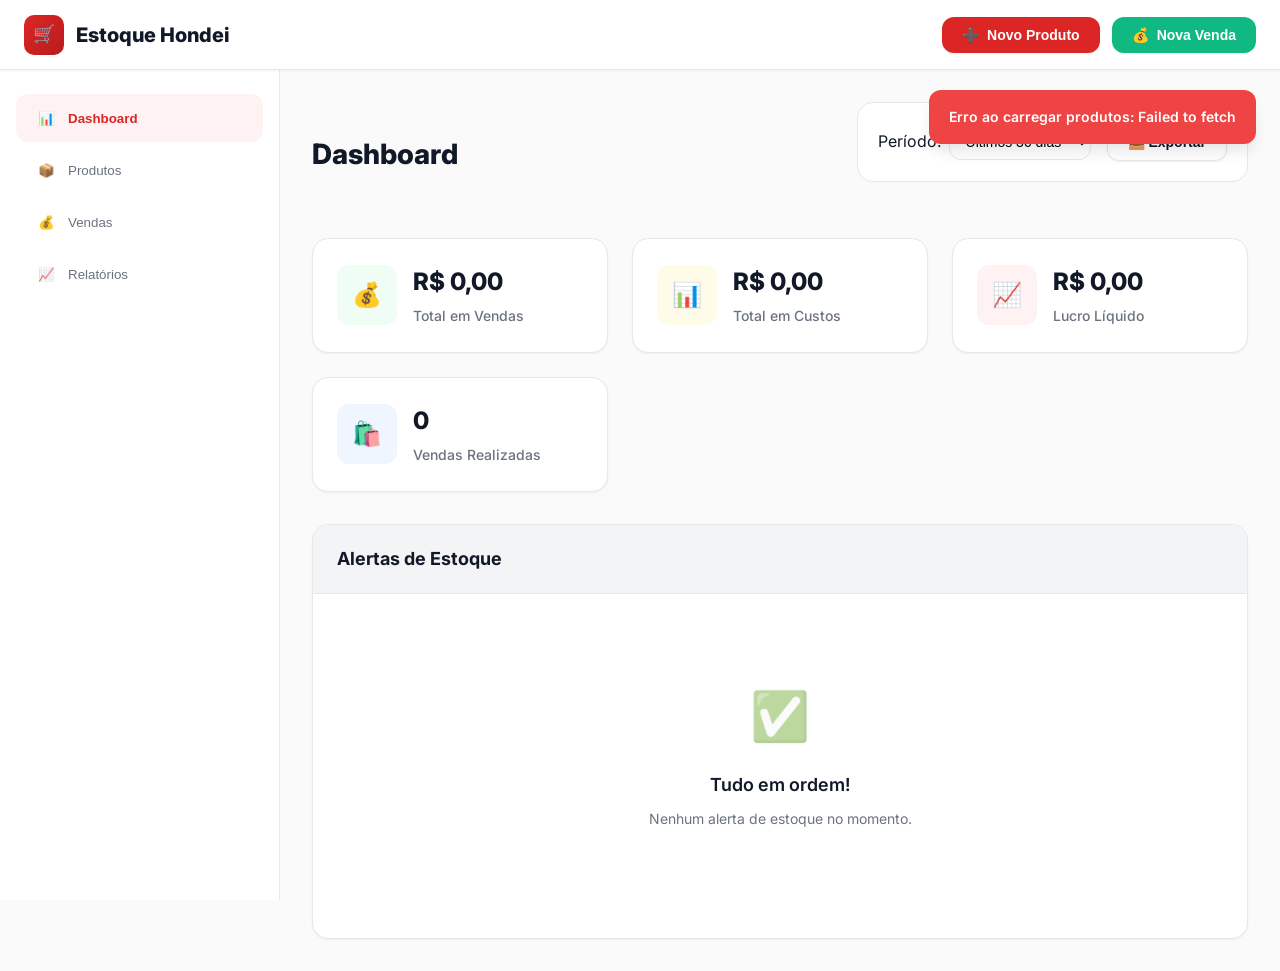
==== commit b6e0dd87: "Redesign" ====
--- a/index.html
+++ b/index.html
@@ -2,226 +2,386 @@
 <html lang="pt-br">
 
 <head>
-  <meta charset="utf-8" />
-  <meta name="viewport" content="width=device-width, initial-scale=1" />
-  <title>Estoque Hondei</title>
-  <link rel="stylesheet" href="styles.css" />
+    <meta charset="utf-8" />
+    <meta name="viewport" content="width=device-width, initial-scale=1" />
+    <title>Estoque Hondei - Sistema Avançado</title>
+    <link rel="preconnect" href="https://fonts.googleapis.com">
+    <link rel="preconnect" href="https://fonts.gstatic.com" crossorigin>
+    <link href="https://fonts.googleapis.com/css2?family=Inter:wght@400;500;600;700;800&display=swap" rel="stylesheet">
+    <link rel="stylesheet" href="styles.css" />
 </head>
 
 <body>
-  <header>
-  <div class="branding">
-    <span class="logo" aria-hidden="true">🛒</span>
-    <h1>Estoque Hondei</h1>
-  </div>
-  
-  <div class="header-actions">
-    <button id="openCreateModal" class="button primary">
-      <span class="desktop-text">Novo produto</span>
-    </button>
-    <button id="openSaleModal" class="button success">
-      <span class="desktop-text">Nova venda</span>
-    </button>
-  </div>
-</header>
-  
-
-  <div class="layout">
-    <nav class="sidebar closed">
-      <button class="nav-link active" data-section="estoque">
-        <span>📦</span>
-        Estoque
-      </button>
-      <button class="nav-link" data-section="resumo">
-        <span>📊</span>
-        Resumo de Vendas
-      </button>
-    </nav>
-    
-    <button id="sidebarToggle" class="sidebar-toggle" aria-label="Abrir menu" type="button">
-      ≡
-    </button>
-    
-    <main class="main-content">
-      <section id="estoque-section" class="section active">
-        <div class="section-header">
-          <div class="toolbar">
-            <h2>Produtos</h2>
-            <div class="search-container">
-              <input type="text" id="searchInput" class="search-input" 
-                     placeholder="Pesquisar produtos por nome ou SKU..."
-                     autocomplete="off" />
-              <button class="search-clear" id="searchClear" title="Limpar pesquisa">×</button>
-            </div>
-          </div>
-
-          <div class="search-results-info" id="searchResultsInfo" style="display: none;"></div>
-        </div>
-
-        <section class="products-grid" id="products"></section>
-      </section>
-
-      <section id="resumo-section" class="section">
-        <div class="section-header">
-          <div class="toolbar">
-            <h2>Resumo de Vendas</h2>
-          </div>
-        </div>
-
-        <section class="sales-section">
-          <div class="sales-summary" id="salesSummary">
-            <div class="summary-card">
-              <h3>Resumo Financeiro (30 dias)</h3>
-              <div class="summary-grid">
-                <div class="summary-item">
-                  <span class="label">Total em Vendas</span>
-                  <span class="value success" id="totalSales">R$ 0,00</span>
-                </div>
-                <div class="summary-item">
-                  <span class="label">Total em Custos</span>
-                  <span class="value danger" id="totalCosts">R$ 0,00</span>
-                </div>
-                <div class="summary-item">
-                  <span class="label">Lucro Líquido</span>
-                  <span class="value primary" id="totalProfit">R$ 0,00</span>
-                </div>
-                <div class="summary-item">
-                  <span class="label">Vendas Realizadas</span>
-                  <span class="value" id="totalSalesCount">0</span>
-                </div>
-              </div>
-            </div>
-          </div>
-          <div class="sales-list" id="salesList"></div>
-        </section>
-      </section>
-    </main>
-  </div>
-
-  <footer>
-    <small>Estoque Hondei • Controle de estoque e vendas</small>
-  </footer>
-
-  <!-- Modal: Novo Produto -->
-  <div id="createModal" class="modal hidden">
-    <div class="modal-overlay" id="modalOverlay"></div>
-    <div class="modal-content" role="dialog" aria-modal="true" aria-labelledby="modalTitle">
-      <button class="modal-close" id="closeCreateModal" aria-label="Fechar">×</button>
-      <h3 id="modalTitle">Cadastrar novo produto</h3>
-      
-      <form id="createForm">
-        <input type="hidden" id="editingId" name="editing_id" />
-        <div class="form-grid">
-          <div class="form-field">
-            <label for="name">Nome do produto *</label>
-            <input name="name" required placeholder="Ex: Smartphone Samsung Galaxy" />
-          </div>
-          <div class="form-field">
-            <label for="sku">SKU *</label>
-            <input name="sku" required placeholder="Ex: SM-GAL-001" />
-          </div>
-          <div class="form-field">
-            <label for="price">Preço de custo *</label>
-            <input name="price" type="number" step="0.01" placeholder="0,00" required />
-          </div>
-          <div class="form-field">
-            <label for="sale_price">Preço de venda *</label>
-            <input name="sale_price" type="number" step="0.01" placeholder="0,00" required />
-          </div>
-          <div class="form-field">
-            <label for="min_quantity">Quantidade mínima *</label>
-            <input name="min_quantity" type="number" placeholder="0" required />
-          </div>
-          <div class="form-field">
-            <label for="initial_quantity">Estoque inicial *</label>
-            <input name="initial_quantity" type="number" placeholder="0" required />
-          </div>
-          <div class="form-field">
-            <label for="purchase_date">Data de compra</label>
-            <input name="purchase_date" type="date" />
-          </div>
-          <div class="form-field">
-            <label for="expiry_date">Data de vencimento</label>
-            <input name="expiry_date" type="date" />
-          </div>
-        </div>
-        
-        <div class="modal-actions">
-          <button type="button" class="button" id="cancelCreate">Cancelar</button>
-          <button type="submit" class="button primary" id="saveButton">Salvar</button>
-        </div>
-      </form>
+    <!-- Header -->
+    <header class="header">
+        <div class="header-brand">
+            <div class="logo">🛒</div>
+            <span>Estoque Hondei</span>
+        </div>
+        <div class="header-actions">
+            <button class="btn btn-primary" onclick="openModal('product')">
+                ➕ <span class="desktop-text">Novo Produto</span>
+            </button>
+            <button class="btn btn-success" onclick="openModal('sale')">
+                💰 <span class="desktop-text">Nova Venda</span>
+            </button>
+        </div>
+    </header>
+
+    <!-- Sidebar Toggle -->
+    <button class="sidebar-toggle" onclick="toggleSidebar()">☰</button>
+
+    <!-- Layout -->
+    <div class="layout">
+        <!-- Sidebar -->
+        <nav class="sidebar" id="sidebar">
+            <div class="sidebar-nav">
+                <button class="nav-item active" onclick="showSection('dashboard')" data-section="dashboard">
+                    <span class="icon">📊</span>
+                    <span>Dashboard</span>
+                </button>
+                <button class="nav-item" onclick="showSection('products')" data-section="products">
+                    <span class="icon">📦</span>
+                    <span>Produtos</span>
+                </button>
+                <button class="nav-item" onclick="showSection('sales')" data-section="sales">
+                    <span class="icon">💰</span>
+                    <span>Vendas</span>
+                </button>
+                <button class="nav-item" onclick="showSection('reports')" data-section="reports">
+                    <span class="icon">📈</span>
+                    <span>Relatórios</span>
+                </button>
+            </div>
+        </nav>
+
+        <!-- Main Content -->
+        <main class="main-content">
+            <!-- Dashboard Section -->
+            <section id="dashboard-section" class="section">
+                <div class="content-header">
+                    <h1 class="page-title">Dashboard</h1>
+                    <div class="filters">
+                        <div class="filter-group">
+                            <label for="period-select">Período:</label>
+                            <select id="period-select" class="filter-select" onchange="updatePeriod(this.value)">
+                                <option value="7">Últimos 7 dias</option>
+                                <option value="30" selected>Últimos 30 dias</option>
+                                <option value="90">Últimos 90 dias</option>
+                            </select>
+                        </div>
+                        <button class="btn btn-secondary" onclick="exportData()">
+                            📤 Exportar
+                        </button>
+                    </div>
+                </div>
+
+                <div class="stats-grid">
+                    <div class="stat-card">
+                        <div class="stat-icon success">💰</div>
+                        <div class="stat-content">
+                            <h3 id="total-sales">R$ 0,00</h3>
+                            <p>Total em Vendas</p>
+                        </div>
+                    </div>
+                    <div class="stat-card">
+                        <div class="stat-icon warning">📊</div>
+                        <div class="stat-content">
+                            <h3 id="total-costs">R$ 0,00</h3>
+                            <p>Total em Custos</p>
+                        </div>
+                    </div>
+                    <div class="stat-card">
+                        <div class="stat-icon primary">📈</div>
+                        <div class="stat-content">
+                            <h3 id="profit">R$ 0,00</h3>
+                            <p>Lucro Líquido</p>
+                        </div>
+                    </div>
+                    <div class="stat-card">
+                        <div class="stat-icon info">🛍️</div>
+                        <div class="stat-content">
+                            <h3 id="sales-count">0</h3>
+                            <p>Vendas Realizadas</p>
+                        </div>
+                    </div>
+                </div>
+
+                <div class="card">
+                    <div class="card-header">
+                        <h2 class="card-title">Alertas de Estoque</h2>
+                    </div>
+                    <div class="card-body" id="stock-alerts">
+                        <div class="empty-state">
+                            <div class="empty-state-icon">✅</div>
+                            <h3>Tudo em ordem!</h3>
+                            <p>Nenhum alerta de estoque no momento.</p>
+                        </div>
+                    </div>
+                </div>
+            </section>
+
+            <!-- Products Section -->
+            <section id="products-section" class="section hidden">
+                <div class="content-header">
+                    <h1 class="page-title">Produtos</h1>
+                    <div class="search-container">
+                        <span class="search-icon">🔍</span>
+                        <input type="text" class="search-input" id="product-search" placeholder="Pesquisar produtos..."
+                            oninput="searchProducts(this.value)">
+                        <button class="search-clear" onclick="clearSearch()">✕</button>
+                    </div>
+                </div>
+
+                <div class="products-grid" id="products-grid">
+                    <!-- Produtos serão carregados aqui -->
+                </div>
+            </section>
+
+            <!-- Sales Section -->
+            <section id="sales-section" class="section hidden">
+                <div class="content-header">
+                    <h1 class="page-title">Vendas</h1>
+                    <button class="btn btn-success" onclick="openModal('sale')">
+                        ➕ Nova Venda
+                    </button>
+                </div>
+                <div class="card">
+                    <div class="card-body" id="sales-list">
+                        <div class="empty-state">
+                            <div class="empty-state-icon">💰</div>
+                            <h3>Nenhuma venda registrada</h3>
+                            <p>Comece registrando sua primeira venda.</p>
+                            <button class="btn btn-primary" onclick="openModal('sale')">Nova Venda</button>
+                        </div>
+                    </div>
+                </div>
+            </section>
+
+            <!-- Reports Section -->
+            <section id="reports-section" class="section hidden">
+                <div class="content-header">
+                    <h1 class="page-title">Relatórios</h1>
+                    <div class="filters">
+                        <div class="filter-group">
+                            <label>Tipo:</label>
+                            <select class="filter-select">
+                                <option>Vendas por período</option>
+                                <option>Produtos mais vendidos</option>
+                                <option>Lucro por produto</option>
+                            </select>
+                        </div>
+                        <button class="btn btn-primary">Gerar Relatório</button>
+                    </div>
+                </div>
+                <div class="card">
+                    <div class="card-body">
+                        <div class="empty-state">
+                            <div class="empty-state-icon">📊</div>
+                            <h3>Relatórios em desenvolvimento</h3>
+                            <p>Em breve você terá acesso a relatórios detalhados.</p>
+                        </div>
+                    </div>
+                </div>
+            </section>
+        </main>
     </div>
-  </div>
-
-  <!-- Modal: Nova Venda -->
-  <div id="saleModal" class="modal hidden">
-    <div class="modal-overlay" id="saleModalOverlay"></div>
-    <div class="modal-content large" role="dialog" aria-modal="true" aria-labelledby="saleModalTitle">
-      <button class="modal-close" id="closeSaleModal" aria-label="Fechar">×</button>
-      <h3 id="saleModalTitle">Nova Venda</h3>
-      
-      <form id="saleForm">
-        <div class="sale-header">
-          <div class="form-row">
-            <div class="form-group">
-              <label>Nome do Cliente *</label>
-              <input name="customer_name" required placeholder="Digite o nome do cliente" />
-            </div>
-            <div class="form-group">
-              <label>Forma de Pagamento *</label>
-              <select name="payment_method" required>
-                <option value="">Selecione uma forma de pagamento</option>
-                <option value="dinheiro">💵 Dinheiro</option>
-                <option value="cartão">💳 Cartão</option>
-                <option value="pix">📱 PIX</option>
-                <option value="transferência">🏦 Transferência</option>
-              </select>
-            </div>
-          </div>
-          <div class="form-group full-width">
-            <label>Observações</label>
-            <textarea name="notes" placeholder="Observações sobre a venda (opcional)..." rows="3"></textarea>
-          </div>
-        </div>
-
-        <div class="sale-items">
-          <div class="sale-items-header">
-            <h4>Itens da Venda</h4>
-            <button type="button" class="button" id="addSaleItem">
-              ➕ Adicionar Item
-            </button>
-          </div>
-          
-          <div id="saleItemsList" class="sale-items-container">
-            <div class="empty-sale-items">
-              <p>📦 Nenhum item adicionado ainda</p>
-              <small>Clique em "Adicionar Item" para começar</small>
-            </div>
-          </div>
-        </div>
-
-        <div class="sale-summary">
-          <div class="sale-total">
-            <div class="total-row">
-              <span>Total da Venda:</span>
-              <span id="saleTotal" class="total-value">R$ 0,00</span>
-            </div>
-          </div>
-        </div>
-
-        <div class="modal-actions">
-          <button type="button" class="button" id="cancelSale">Cancelar</button>
-          <button type="submit" class="button success">
-            ✅ Finalizar Venda
-          </button>
-        </div>
-      </form>
+
+    <!-- Modal para Produto -->
+    <div class="modal" id="product-modal">
+        <div class="modal-content">
+            <div class="modal-header">
+                <h2 class="modal-title">Novo Produto</h2>
+                <button class="modal-close" onclick="closeModal('product')">&times;</button>
+            </div>
+            <div class="modal-body">
+                <form id="product-form" onsubmit="saveProduct(event)">
+                    <div class="form-grid">
+                        <div class="form-group">
+                            <label class="form-label">Nome do Produto *</label>
+                            <input type="text" class="form-input" name="name" required
+                                placeholder="Ex: Óleo Motor 5W30">
+                        </div>
+                        <div class="form-group">
+                            <label class="form-label">SKU *</label>
+                            <input type="text" class="form-input" name="sku" required placeholder="Ex: OL-5W30-001">
+                        </div>
+                        <div class="form-group">
+                            <label class="form-label">Preço de Compra *</label>
+                            <input type="number" class="form-input" name="price" required step="0.01"
+                                placeholder="0.00">
+                        </div>
+                        <div class="form-group">
+                            <label class="form-label">Preço de Venda *</label>
+                            <input type="number" class="form-input" name="sale_price" required step="0.01"
+                                placeholder="0.00">
+                        </div>
+                        <div class="form-group">
+                            <label class="form-label">Quantidade Inicial *</label>
+                            <input type="number" class="form-input" name="quantity" required min="0" step="1"
+                                placeholder="0" value="0">
+                        </div>
+                        <div class="form-group">
+                            <label class="form-label">Estoque Mínimo *</label>
+                            <input type="number" class="form-input" name="min_quantity" required min="0"
+                                placeholder="0">
+                        </div>
+                        <div class="form-group">
+                            <label class="form-label">Data de Compra</label>
+                            <input type="date" class="form-input" name="purchase_date">
+                        </div>
+                        <div class="form-group">
+                            <label class="form-label">Data de Vencimento</label>
+                            <input type="date" class="form-input" name="expiry_date">
+                        </div>
+                    </div>
+                    <div class="flex justify-between items-center mt-4 gap-4">
+                        <button type="button" class="btn btn-secondary"
+                            onclick="closeModal('product')">Cancelar</button>
+                        <button type="submit" class="btn btn-primary">
+                            <span class="loading hidden" id="product-loading"></span>
+                            Salvar Produto
+                        </button>
+                    </div>
+                </form>
+            </div>
+        </div>
     </div>
-  </div>
-
-  <script src="config.js"></script>
-  <script src="app.js"></script>
+
+    <!-- Modal para Editar Produto -->
+    <div class="modal" id="edit-product-modal">
+        <div class="modal-content">
+            <div class="modal-header">
+                <h2 class="modal-title">Editar Produto</h2>
+                <button class="modal-close" onclick="closeModal('edit-product')">&times;</button>
+            </div>
+            <div class="modal-body">
+                <form id="edit-product-form" onsubmit="updateProduct(event)">
+                    <input type="hidden" name="id" />
+                    <div class="form-grid">
+                        <div class="form-group">
+                            <label class="form-label">Nome do Produto *</label>
+                            <input type="text" class="form-input" name="name" required>
+                        </div>
+                        <div class="form-group">
+                            <label class="form-label">SKU *</label>
+                            <input type="text" class="form-input" name="sku" required>
+                        </div>
+                        <div class="form-group">
+                            <label class="form-label">Preço de Compra *</label>
+                            <input type="number" class="form-input" name="price" required step="0.01">
+                        </div>
+                        <div class="form-group">
+                            <label class="form-label">Preço de Venda *</label>
+                            <input type="number" class="form-input" name="sale_price" required step="0.01">
+                        </div>
+                        <div class="form-group">
+                            <label class="form-label">Quantidade *</label>
+                            <input type="number" class="form-input" name="quantity" required min="0" step="1">
+                        </div>
+                        <div class="form-group">
+                            <label class="form-label">Estoque Mínimo *</label>
+                            <input type="number" class="form-input" name="min_quantity" required min="0">
+                        </div>
+                        <div class="form-group">
+                            <label class="form-label">Data de Compra</label>
+                            <input type="date" class="form-input" name="purchase_date">
+                        </div>
+                        <div class="form-group">
+                            <label class="form-label">Data de Vencimento</label>
+                            <input type="date" class="form-input" name="expiry_date">
+                        </div>
+                    </div>
+                    <div class="flex justify-between items-center mt-4 gap-4">
+                        <button type="button" class="btn btn-secondary"
+                            onclick="closeModal('edit-product')">Cancelar</button>
+                        <button type="submit" class="btn btn-primary">
+                            <span class="loading hidden" id="edit-product-loading"></span>
+                            Salvar Alterações
+                        </button>
+                    </div>
+                </form>
+            </div>
+        </div>
+    </div>
+
+    <!-- Modal para Venda -->
+    <div class="modal" id="sale-modal">
+        <div class="modal-content" style="max-width: 800px;">
+            <div class="modal-header">
+                <h2 class="modal-title">Nova Venda</h2>
+                <button class="modal-close" onclick="closeModal('sale')">&times;</button>
+            </div>
+            <div class="modal-body">
+                <form id="sale-form" onsubmit="saveSale(event)">
+                    <div class="form-grid">
+                        <div class="form-group">
+                            <label class="form-label">Cliente</label>
+                            <input type="text" class="form-input" name="customer" placeholder="Nome do cliente">
+                        </div>
+                        <div class="form-group">
+                            <label class="form-label">Forma de Pagamento</label>
+                            <select class="form-input" name="payment">
+                                <option value="dinheiro">💵 Dinheiro</option>
+                                <option value="cartao">💳 Cartão</option>
+                                <option value="pix">📱 PIX</option>
+                                <option value="transferencia">🏦 Transferência</option>
+                            </select>
+                        </div>
+                    </div>
+
+                    <div class="form-group">
+                        <label class="form-label">Itens da Venda</label>
+                        <div id="sale-items">
+                            <div class="sale-item"
+                                style="display: flex; gap: 12px; align-items: end; margin-bottom: 12px; padding: 16px; border: 1px solid var(--border); border-radius: var(--radius);">
+                                <div style="flex: 2;">
+                                    <label class="form-label">Produto</label>
+                                    <select class="form-input" name="product" onchange="updateItemPrice(this)">
+                                        <option value="">Selecione um produto</option>
+                                    </select>
+                                </div>
+                                <div style="flex: 1;">
+                                    <label class="form-label">Quantidade</label>
+                                    <input type="number" class="form-input" name="quantity" min="1" value="1"
+                                        onchange="updateTotal()">
+                                </div>
+                                <div style="flex: 1;">
+                                    <label class="form-label">Preço Unit.</label>
+                                    <input type="number" class="form-input" name="unit_price" step="0.01" readonly>
+                                </div>
+                                <button type="button" class="btn btn-secondary" onclick="removeItem(this)"
+                                    style="height: fit-content;">🗑️</button>
+                            </div>
+                        </div>
+                        <button type="button" class="btn btn-secondary" onclick="addSaleItem()">➕ Adicionar
+                            Item</button>
+                    </div>
+
+                    <div class="flex justify-between items-center"
+                        style="padding: 20px; background: var(--border-light); border-radius: var(--radius); margin: 20px 0;">
+                        <span style="font-size: 18px; font-weight: 600;">Total:</span>
+                        <span id="sale-total" style="font-size: 24px; font-weight: 800; color: var(--success);">R$
+                            0,00</span>
+                    </div>
+
+                    <div class="flex justify-between items-center gap-4">
+                        <button type="button" class="btn btn-secondary" onclick="closeModal('sale')">Cancelar</button>
+                        <button type="submit" class="btn btn-success">
+                            <span class="loading hidden" id="sale-loading"></span>
+                            💰 Finalizar Venda
+                        </button>
+                    </div>
+                </form>
+            </div>
+        </div>
+    </div>
+
+    <!-- Notification Container -->
+    <div id="notification-container"></div>
+
+    <script src="config.js"></script>
+    <script src="app.js"></script>
 </body>
 
 </html>
--- a/styles.css
+++ b/styles.css
@@ -1,1082 +1,867 @@
 :root {
-	--bg: #ffffff;
-	--text: #0f0f0f;
-	--muted: #6b7280;
-	--primary: #ff7a00;
-	--primary-600: #ff880f;
-	--primary-700: #f46e00;
-	--border: #e5e7eb;
-	--card: #ffffff;
-	--shadow: rgba(16, 24, 40, 0.06);
-	--black: #0f0f0f;
-	--danger: #ef4444;
-	--success: #22c55e;
-
-	/* Container sizes */
-	--max-width: 1200px;
-	--sidebar-width: 220px;
-	--sidebar-width-mobile: 180px;
-}
-
-* {
-	box-sizing: border-box;
-}
-
-html,
-body {
-	height: 100%;
-}
-
-body {
-	margin: 0;
-	font-family: ui-sans-serif, system-ui, -apple-system, Segoe UI, Roboto, Ubuntu,
-		Cantarell, Noto Sans, Helvetica Neue, Arial, "Apple Color Emoji",
-		"Segoe UI Emoji";
-	background: var(--bg);
-	color: var(--text);
-}
-
-/* Header */
-header {
-	display: flex;
-	align-items: center;
-	justify-content: space-between;
-	gap: 16px;
-	padding: 14px 20px;
-	border-bottom: 1px solid var(--border);
-	background: #fff;
-	position: fixed;
-	top: 0;
-	left: 0;
-	right: 0;
-	z-index: 300;
-	height: 64px;
-	min-height: 64px;
-}
-
-.header-actions {
-	display: flex;
-	gap: 12px;
-	flex-shrink: 0;
-}
-
-.branding {
-	display: flex;
-	align-items: center;
-	gap: 10px;
-	flex-shrink: 0;
-}
-
-.logo {
-	font-size: 22px;
-}
-
-header h1 {
-	margin: 0;
-	font-size: 18px;
-	font-weight: 800;
-	color: var(--black);
-}
-
-.button {
-	padding: 10px 16px;
-	border-radius: 999px;
-	border: 1px solid var(--black);
-	background: #fff;
-	color: var(--black);
-	font-weight: 700;
-	cursor: pointer;
-	box-shadow: 0 1px 0 var(--black);
-	white-space: nowrap;
-	min-height: 40px;
-	display: flex;
-	align-items: center;
-	justify-content: center;
-	text-align: center;
-	font-size: 14px;
-	transition: all 0.2s ease;
-}
-
-.button.primary {
-	background: var(--primary);
-	border-color: var(--black);
-	color: #000;
-}
-
-.button.success {
-	background: var(--success);
-	border-color: var(--black);
-	color: #000;
-}
-
-.button:hover {
-	filter: brightness(0.95);
-	transform: translateY(-1px);
-}
-
-/* Layout Principal */
-.layout {
-	display: flex;
-	min-height: 100vh;
-	position: relative;
-	padding-top: 64px;
-}
-
-.sidebar {
-	position: fixed;
-	left: 0;
-	top: 64px;
-	bottom: 0;
-	width: var(--sidebar-width);
-	background: #f9fafb;
-	border-right: 1px solid var(--border);
-	display: flex;
-	flex-direction: column;
-	padding: 24px 0;
-	gap: 8px;
-	z-index: 200;
-	transition: transform 0.3s ease;
-	overflow-y: auto;
-}
-
-.nav-link {
-	background: none;
-	border: none;
-	text-align: center;
-	padding: 14px 32px;
-	font-size: 14px;
-	color: var(--muted);
-	font-weight: 700;
-	cursor: pointer;
-	border-left: 4px solid transparent;
-	transition: all 0.2s ease;
-	width: 100%;
-	display: flex;
-	align-items: center;
-	justify-content: flex-start;
-}
-
-.nav-link.active {
-	color: var(--primary);
-	background: #fff3e8;
-	border-left: 4px solid var(--primary);
-}
-
-.nav-link:hover:not(.active) {
-	background: rgba(255, 122, 0, 0.05);
-	color: var(--primary-700);
-}
-
-.main-content {
-	flex: 1;
-	margin-left: var(--sidebar-width);
-	padding: 32px 24px;
-	width: calc(100% - var(--sidebar-width));
-	max-width: none;
-	transition: all 0.3s ease;
-}
-
-.main-content>* {
-	max-width: var(--max-width);
-	margin-left: auto;
-	margin-right: auto;
-}
-
-.section {
-	display: none;
-}
-
-.section.active {
-	display: block;
-}
-
-/* Sidebar Toggle */
-.sidebar-toggle {
-	display: none;
-	position: fixed;
-	bottom: 24px;
-	left: 24px;
-	z-index: 48;
-	background: var(--primary);
-	color: #fff;
-	border: none;
-	border-radius: 50%;
-	font-size: 20px;
-	width: 56px;
-	height: 56px;
-	cursor: pointer;
-	box-shadow: 0 4px 16px rgba(0, 0, 0, 0.15);
-	transition: all 0.3s ease;
-}
-
-.sidebar-toggle:hover {
-	transform: scale(1.05);
-	box-shadow: 0 6px 20px rgba(0, 0, 0, 0.2);
-}
-
-/* Search Bar */
-.search-container {
-	position: relative;
-	width: 100%;
-	max-width: 400px;
-	margin-bottom: 20px;
-}
-
-.search-input {
-	width: 100%;
-	padding: 12px 16px 12px 44px;
-	border: 2px solid var(--border);
-	border-radius: 999px;
-	font-size: 14px;
-	background: #fff;
-	transition: all 0.2s ease;
-	box-shadow: 0 2px 4px var(--shadow);
-}
-
-.search-input:focus {
-	outline: none;
-	border-color: var(--primary);
-	box-shadow: 0 0 0 3px rgba(255, 122, 0, 0.1);
-}
-
-.search-clear {
-	position: absolute;
-	right: 12px;
-	top: 50%;
-	transform: translateY(-50%);
-	background: none;
-	border: none;
-	color: var(--muted);
-	cursor: pointer;
-	padding: 4px;
-	border-radius: 50%;
-	font-size: 16px;
-	display: none;
-	align-items: center;
-	justify-content: center;
-	width: 28px;
-	height: 28px;
-	transition: all 0.2s ease;
-}
-
-.search-clear:hover {
-	background: var(--border);
-}
-
-.search-clear.visible {
-	display: flex;
-}
-
-/* Toolbar */
-.toolbar {
-	display: flex;
-	align-items: center;
-	justify-content: space-between;
-	margin-bottom: 16px;
-	margin-top: 0;
-	gap: 16px;
-	flex-wrap: wrap;
-}
-
-.toolbar h2 {
-	margin: 0;
-	font-size: 24px;
-	font-weight: 800;
-}
-
-.search-results-info {
-	font-size: 14px;
-	color: var(--muted);
-	margin-bottom: 16px;
-	font-style: italic;
-}
-
-/* Products Grid */
-.products-grid {
-	display: grid;
-	grid-template-columns: repeat(auto-fill, minmax(280px, 1fr));
-	gap: 20px;
-	margin-bottom: 32px;
-}
-
-.product-card {
-	background: var(--card);
-	border: 1px solid var(--border);
-	border-radius: 16px;
-	box-shadow: 0 2px 8px var(--shadow);
-	overflow: hidden;
-	display: grid;
-	grid-template-rows: 160px auto;
-	transition: all 0.2s ease;
-}
-
-.product-card:hover {
-	box-shadow: 0 4px 16px rgba(0, 0, 0, 0.1);
-	transform: translateY(-2px);
-}
-
-.product-media {
-	background: linear-gradient(135deg, var(--primary), var(--primary-700));
-	display: flex;
-	align-items: center;
-	justify-content: center;
-	color: #000;
-	font-weight: 900;
-	font-size: 2em;
-}
-
-.product-body {
-	padding: 16px;
-	display: grid;
-	gap: 8px;
-}
-
-.product-title {
-	font-weight: 800;
-	font-size: 16px;
-	line-height: 1.3;
-	margin-bottom: 4px;
-}
-
-.product-meta {
-	color: var(--muted);
-	font-size: 13px;
-	line-height: 1.4;
-}
-
-.product-actions {
-	display: flex;
-	flex-direction: column;
-	gap: 10px;
-	margin-top: 12px;
-}
-
-.tag {
-	background: #fff3e8;
-	color: #a84a00;
-	border: 1px dashed #a84a00;
-	border-radius: 999px;
-	padding: 6px 12px;
-	font-size: 12px;
-	text-align: center;
-	font-weight: 600;
-	align-self: flex-start;
-}
-
-.qty-actions {
-	display: grid;
-	grid-template-columns: 1fr 1fr;
-	gap: 8px;
-	align-items: center;
-}
-
-.qty-actions input {
-	width: 100%;
-	padding: 8px 10px;
-	border: 1px solid var(--border);
-	border-radius: 8px;
-	font-size: 12px;
-	min-height: 36px;
-}
-
-.qty-actions input[type="number"] {
-	grid-column: 1;
-}
-
-.qty-actions input[type="text"] {
-	grid-column: 2;
-}
-
-.qty-actions button {
-	padding: 8px 12px;
-	font-size: 12px;
-	border-radius: 8px;
-	min-height: 36px;
-	font-weight: 600;
-}
-
-.qty-actions .button:first-of-type {
-	grid-column: 1;
-}
-
-.qty-actions .button:nth-of-type(2) {
-	grid-column: 2;
-}
-
-.qty-actions .button.danger {
-	grid-column: 1 / -1;
-	margin-top: 6px;
-}
-
-.danger {
-	background: var(--danger);
-	color: #fff;
-	border-color: #000;
-}
-
-/* Sales Section */
-.sales-section {
-	margin-top: 32px;
-}
-
-.sales-summary {
-	margin-bottom: 32px;
-}
-
-.summary-card {
-	background: var(--card);
-	border: 1px solid var(--border);
-	border-radius: 16px;
-	padding: 24px;
-	box-shadow: 0 2px 8px var(--shadow);
-}
-
-.summary-card h3 {
-	margin: 0 0 20px 0;
-	color: var(--black);
-	font-size: 18px;
-	font-weight: 700;
-}
-
-.summary-grid {
-	display: grid;
-	grid-template-columns: repeat(auto-fit, minmax(200px, 1fr));
-	gap: 20px;
-}
-
-.summary-item {
-	display: flex;
-	flex-direction: column;
-	gap: 6px;
-	text-align: center;
-}
-
-.summary-item .label {
-	font-size: 14px;
-	color: var(--muted);
-	font-weight: 500;
-}
-
-.summary-item .value {
-	font-size: 24px;
-	font-weight: 800;
-	color: var(--black);
-}
-
-/* Modal */
-.modal.hidden {
-	display: none;
-}
-
-.modal {
-	position: fixed;
-	inset: 0;
-	display: grid;
-	place-items: center;
-	z-index: 50;
-	padding: 20px;
-}
-
-.modal-overlay {
-	position: absolute;
-	inset: 0;
-	background: rgba(0, 0, 0, 0.4);
-	backdrop-filter: blur(4px);
-}
-
-.modal-content {
-	position: relative;
-	width: min(560px, 95vw);
-	background: #fff;
-	border: 1px solid var(--border);
-	border-radius: 16px;
-	box-shadow: 0 20px 60px rgba(0, 0, 0, 0.25);
-	padding: 24px;
-	max-height: 90vh;
-	overflow-y: auto;
-}
-
-.modal-content.large {
-	width: min(800px, 95vw);
-	max-height: 90vh;
-}
-
-.modal-close {
-	position: absolute;
-	right: 12px;
-	top: 12px;
-	border: 0;
-	background: transparent;
-	font-size: 24px;
-	cursor: pointer;
-	width: 36px;
-	height: 36px;
-	display: flex;
-	align-items: center;
-	justify-content: center;
-	border-radius: 50%;
-	transition: background 0.2s ease;
-}
-
-.modal-close:hover {
-	background: rgba(0, 0, 0, 0.1);
-}
-
-.modal h3 {
-	margin: 0 0 20px 0;
-	font-size: 20px;
-	font-weight: 700;
-	padding-right: 50px;
-}
-
-.form-grid {
-	display: grid;
-	grid-template-columns: 1fr 1fr;
-	gap: 16px 20px;
-}
-
-.form-grid label {
-	font-size: 13px;
-	color: var(--muted);
-	font-weight: 600;
-	margin-bottom: 6px;
-	display: block;
-}
-
-.form-grid input {
-	padding: 12px;
-	border-radius: 10px;
-	border: 1px solid var(--border);
-	width: 100%;
-	font-size: 14px;
-	transition: border-color 0.2s ease;
-}
-
-.form-grid input:focus {
-	outline: none;
-	border-color: var(--primary);
-}
-
-.form-grid .modal-actions {
-	grid-column: 1 / -1;
-	display: flex;
-	justify-content: flex-end;
-	gap: 12px;
-	margin-top: 24px;
-	padding-top: 20px;
-	border-top: 1px solid var(--border);
-}
-
-/* Sale Form */
-.sale-header {
-	margin-bottom: 24px;
-}
-
-.form-row {
-	display: grid;
-	grid-template-columns: 1fr 1fr;
-	gap: 20px;
-	margin-bottom: 16px;
-}
-
-.form-group {
-	display: flex;
-	flex-direction: column;
-	gap: 6px;
-}
-
-.form-group label {
-	font-size: 14px;
-	font-weight: 600;
-	color: var(--black);
-}
-
-.form-group input,
-.form-group select,
-.form-group textarea {
-	padding: 12px;
-	border-radius: 10px;
-	border: 1px solid var(--border);
-	font-size: 14px;
-	transition: border-color 0.2s ease;
-}
-
-.form-group input:focus,
-.form-group select:focus,
-.form-group textarea:focus {
-	outline: none;
-	border-color: var(--primary);
-}
-
-.form-group textarea {
-	resize: vertical;
-	min-height: 80px;
-}
-
-.sale-items {
-	margin-bottom: 24px;
-}
-
-.sale-items h4 {
-	margin: 0 0 16px 0;
-	font-size: 16px;
-	font-weight: 700;
-}
-
-.sale-items-container {
-	max-height: 300px;
-	overflow-y: auto;
-	margin-bottom: 16px;
-	padding: 4px;
-}
-
-.sale-item {
-	display: grid;
-	grid-template-columns: 2fr 100px 100px 100px auto;
-	gap: 12px;
-	align-items: start;
-	padding: 16px;
-	border: 1px solid var(--border);
-	border-radius: 12px;
-	margin-bottom: 12px;
-	background: #f9fafb;
-}
-
-.sale-item-field {
-	display: flex;
-	flex-direction: column;
-	gap: 6px;
-}
-
-.sale-item-field label {
-	font-size: 11px;
-	color: var(--muted);
-	font-weight: 600;
-	text-transform: uppercase;
-	letter-spacing: 0.5px;
-}
-
-.sale-item input,
-.sale-item select {
-	padding: 10px;
-	border-radius: 8px;
-	border: 1px solid var(--border);
-	font-size: 13px;
-	background: white;
-}
-
-.sale-item .remove-item {
-	background: var(--danger);
-	color: white;
-	border: none;
-	border-radius: 8px;
-	padding: 8px 12px;
-	cursor: pointer;
-	font-size: 11px;
-	font-weight: 600;
-	white-space: nowrap;
-	height: fit-content;
-	margin-top: 18px;
-	transition: background 0.2s ease;
-}
-
-.sale-item .remove-item:hover {
-	background: #dc2626;
-}
-
-.sale-total {
-	border-top: 2px solid var(--border);
-	padding-top: 20px;
-	margin-bottom: 24px;
-}
-
-.total-row {
-	display: flex;
-	justify-content: space-between;
-	align-items: center;
-	font-size: 20px;
-	font-weight: 800;
-}
-
-.modal-actions {
-	display: flex;
-	justify-content: flex-end;
-	gap: 12px;
-	padding-top: 20px;
-	border-top: 1px solid var(--border);
-}
-
-footer {
-	padding: 20px;
-	color: var(--muted);
-	border-top: 1px solid var(--border);
-	margin-top: 40px;
-	text-align: center;
-	font-size: 14px;
-}
-
-/* Delete confirmation dialog */
-.delete-confirmation {
-	position: fixed;
-	top: 50%;
-	left: 50%;
-	transform: translate(-50%, -50%);
-	z-index: 1000;
-	background: #fff;
-	border: 1px solid var(--border);
-	border-radius: 16px;
-	padding: 24px;
-	width: min(420px, 90vw);
-	box-shadow: 0 20px 60px rgba(0, 0, 0, 0.25);
-}
-
-.delete-confirmation h4 {
-	margin: 0 0 12px 0;
-	font-size: 18px;
-	font-weight: 700;
-}
-
-.delete-confirmation p {
-	margin: 8px 0;
-}
-
-.delete-confirmation .actions {
-	display: flex;
-	justify-content: flex-end;
-	gap: 12px;
-	margin-top: 20px;
-}
-
-/* Notification styles */
-.notification {
-	position: fixed;
-	top: 24px;
-	right: 24px;
-	background: var(--success);
-	color: white;
-	padding: 16px 24px;
-	border-radius: 12px;
-	z-index: 1000;
-	font-weight: 600;
-	font-size: 14px;
-	box-shadow: 0 8px 24px rgba(0, 0, 0, 0.15);
-	transform: translateX(0);
-	transition: transform 0.3s ease;
-	max-width: 300px;
-}
-
-.notification.error {
-	background: var(--danger);
-}
-
-.notification.removing {
-	transform: translateX(100%);
-}
-
-/* RESPONSIVIDADE */
-
-/* Tablets e Telas Médias */
-@media (max-width: 1200px) {
-	.main-content>* {
-		max-width: 100%;
-		padding: 0 16px;
-	}
-
-	.products-grid {
-		grid-template-columns: repeat(auto-fill, minmax(260px, 1fr));
-		gap: 16px;
-	}
-}
-
-@media (max-width: 1000px) {
-	.sidebar-toggle {
-		display: flex;
-	}
-
-	.sidebar {
-		width: var(--sidebar-width-mobile);
-	}
-
-	.main-content {
-		margin-left: var(--sidebar-width-mobile);
-		padding: 24px 16px;
-	}
-
-	.sidebar.closed {
-		transform: translateX(-100%);
-	}
-
-	.sidebar.closed~.main-content {
-		margin-left: 0;
-		width: 100%;
-	}
-}
-
-/* Tablets em modo retrato */
-@media (max-width: 768px) {
-	.toolbar {
-		flex-direction: column;
-		align-items: stretch;
-		gap: 12px;
-	}
-
-	.toolbar h2 {
-		font-size: 20px;
-		text-align: center;
-	}
-
-	.search-container {
-		max-width: 100%;
-	}
-
-	.products-grid {
-		grid-template-columns: repeat(auto-fill, minmax(240px, 1fr));
-		gap: 12px;
-	}
-
-	.summary-grid {
-		grid-template-columns: repeat(auto-fit, minmax(150px, 1fr));
-		gap: 16px;
-	}
-
-	.form-row {
-		grid-template-columns: 1fr;
-		gap: 16px;
-	}
-
-	.sale-item {
-		grid-template-columns: 1fr 1fr;
-		gap: 10px;
-	}
-
-	.sale-item-field:first-child {
-		grid-column: 1 / -1;
-	}
-
-	.sale-item .remove-item {
-		grid-column: 1 / -1;
-		margin-top: 12px;
-		justify-self: start;
-		width: fit-content;
-	}
-}
-
-/* Smartphones */
-@media (max-width: 640px) {
-	.desktop-text {
-		display: none;
-	}
-
-	.mobile-text {
-		display: inline;
-	}
-
-	header {
-		padding: 12px 16px;
-		height: 56px;
-		min-height: 56px;
-	}
-
-	header h1 {
-		font-size: 16px;
-	}
-
-	.logo {
-		font-size: 20px;
-	}
-
-	.layout {
-		padding-top: 56px;
-	}
-
-	.sidebar {
-		top: 56px;
-		width: 100%;
-		max-width: 280px;
-		transform: translateX(-100%);
-		box-shadow: 4px 0 16px rgba(0, 0, 0, 0.1);
-	}
-
-	.sidebar:not(.closed) {
-		transform: translateX(0);
-	}
-
-	.main-content {
-		margin-left: 0;
-		padding: 16px 12px;
-		width: 100%;
-	}
-
-	.products-grid {
-		grid-template-columns: 1fr;
-		gap: 10px;
-	}
-
-	.product-card {
-		grid-template-rows: 140px auto;
-	}
-
-	.product-media {
-		font-size: 1.6em;
-	}
-
-	.product-body {
-		padding: 12px;
-	}
-
-	.product-title {
-		font-size: 14px;
-	}
-
-	.product-meta {
-		font-size: 12px;
-	}
-
-	.qty-actions {
-		grid-template-columns: 1fr;
-		gap: 6px;
-	}
-
-	.qty-actions input,
-	.qty-actions button {
-		grid-column: 1;
-		font-size: 11px;
-		min-height: 32px;
-		padding: 6px 8px;
-	}
-
-	.summary-grid {
-		grid-template-columns: 1fr 1fr;
-		gap: 12px;
-	}
-
-	.summary-item .value {
-		font-size: 20px;
-	}
-
-	.modal {
-		padding: 12px;
-	}
-
-	.modal-content {
-		width: 100%;
-		max-width: none;
-		border-radius: 16px;
-		padding: 20px;
-		max-height: 95vh;
-	}
-
-	.form-grid {
-		grid-template-columns: 1fr;
-		gap: 12px;
-	}
-
-	.modal-actions {
-		flex-direction: column-reverse;
-		gap: 8px;
-	}
-
-	.modal-actions .button {
-		width: 100%;
-	}
-
-	.sidebar-toggle {
-		bottom: 20px;
-		left: 20px;
-		width: 50px;
-		height: 50px;
-		font-size: 18px;
-	}
-
-	.notification {
-		top: 20px;
-		right: 12px;
-		left: 12px;
-		max-width: none;
-		font-size: 13px;
-		padding: 12px 16px;
-	}
-
-	.sale-items-header {
-		flex-direction: column;
-		align-items: stretch;
-	}
-
-	.sale-items-header h4 {
-		text-align: center;
-		margin-bottom: 8px;
-	}
-
-	.desktop-text {
-		display: none;
-	}
-
-	.mobile-text {
-		display: inline;
-	}
-
-	.header-actions {
-		gap: 8px;
-	}
-
-	.header-actions .button {
-		padding: 8px 12px;
-		font-size: 13px;
-		min-height: 36px;
-	}
-}
-
-/* Smartphones pequenos */
-@media (max-width: 480px) {
-	.main-content {
-		padding: 12px 8px;
-	}
-
-	.toolbar h2 {
-		font-size: 18px;
-	}
-
-	.summary-grid {
-		grid-template-columns: 1fr;
-		gap: 8px;
-	}
-
-	.summary-item {
-		text-align: left;
-		padding: 12px;
-		background: rgba(255, 122, 0, 0.05);
-		border-radius: 8px;
-	}
-
-	.summary-item .value {
-		font-size: 18px;
-	}
-
-	.product-body {
-		padding: 10px;
-	}
-
-	.qty-actions input,
-	.qty-actions button {
-		font-size: 10px;
-		min-height: 30px;
-		padding: 4px 6px;
-	}
-}
-
-/* Telas muito grandes */
-@media (min-width: 1400px) {
-	.main-content>* {
-		max-width: 1300px;
-	}
-
-	.products-grid {
-		grid-template-columns: repeat(auto-fill, minmax(300px, 1fr));
-		gap: 24px;
-	}
-
-	.summary-grid {
-		grid-template-columns: repeat(4, 1fr);
-		gap: 24px;
-	}
-}+            --bg: #fafafa;
+            --bg-secondary: #ffffff;
+            --text: #111827;
+            --text-muted: #6b7280;
+            --text-light: #9ca3af;
+            --primary: #dc2626;
+            --primary-hover: #b91c1c;
+            --primary-light: #fef2f2;
+            --secondary: #1f2937;
+            --border: #e5e7eb;
+            --border-light: #f3f4f6;
+            --shadow-sm: 0 1px 2px 0 rgb(0 0 0 / 0.05);
+            --shadow: 0 4px 6px -1px rgb(0 0 0 / 0.1);
+            --shadow-lg: 0 10px 15px -3px rgb(0 0 0 / 0.1);
+            --shadow-xl: 0 20px 25px -5px rgb(0 0 0 / 0.1);
+            --success: #10b981;
+            --warning: #f59e0b;
+            --danger: #ef4444;
+            --info: #3b82f6;
+            --radius: 12px;
+            --radius-lg: 16px;
+            --sidebar-width: 280px;
+        }
+
+        * {
+            margin: 0;
+            padding: 0;
+            box-sizing: border-box;
+        }
+
+        body {
+            font-family: 'Inter', -apple-system, BlinkMacSystemFont, sans-serif;
+            background: var(--bg);
+            color: var(--text);
+            line-height: 1.6;
+            overflow-x: hidden;
+        }
+
+        /* Header melhorado */
+        .header {
+            background: var(--bg-secondary);
+            border-bottom: 1px solid var(--border);
+            position: fixed;
+            top: 0;
+            left: 0;
+            right: 0;
+            height: 70px;
+            z-index: 1000;
+            display: flex;
+            align-items: center;
+            justify-content: between;
+            padding: 0 24px;
+            backdrop-filter: blur(10px);
+            box-shadow: var(--shadow-sm);
+        }
+
+        .header-brand {
+            display: flex;
+            align-items: center;
+            gap: 12px;
+            font-weight: 800;
+            font-size: 20px;
+            color: var(--text);
+        }
+
+        .header-brand .logo {
+            background: linear-gradient(135deg, var(--primary), var(--primary-hover));
+            color: white;
+            width: 40px;
+            height: 40px;
+            border-radius: 10px;
+            display: flex;
+            align-items: center;
+            justify-content: center;
+            font-size: 18px;
+        }
+
+        .header-actions {
+            display: flex;
+            gap: 12px;
+            margin-left: auto;
+        }
+
+        .btn {
+            display: inline-flex;
+            align-items: center;
+            gap: 8px;
+            padding: 10px 20px;
+            font-size: 14px;
+            font-weight: 600;
+            border: none;
+            border-radius: var(--radius);
+            cursor: pointer;
+            transition: all 0.2s ease;
+            text-decoration: none;
+            white-space: nowrap;
+            box-shadow: var(--shadow-sm);
+        }
+
+        .btn-primary {
+            background: var(--primary);
+            color: white;
+        }
+
+        .btn-primary:hover {
+            background: var(--primary-hover);
+            transform: translateY(-1px);
+            box-shadow: var(--shadow);
+        }
+
+        .btn-success {
+            background: var(--success);
+            color: white;
+        }
+
+        .btn-success:hover {
+            background: #059669;
+            transform: translateY(-1px);
+            box-shadow: var(--shadow);
+        }
+
+        .btn-secondary {
+            background: var(--bg-secondary);
+            color: var(--text);
+            border: 1px solid var(--border);
+        }
+
+        .btn-secondary:hover {
+            background: var(--border-light);
+        }
+
+        /* Layout principal */
+        .layout {
+            display: flex;
+            min-height: 100vh;
+            padding-top: 70px;
+        }
+
+        .sidebar {
+            width: var(--sidebar-width);
+            background: var(--bg-secondary);
+            border-right: 1px solid var(--border);
+            padding: 24px 0;
+            position: fixed;
+            left: 0;
+            top: 70px;
+            bottom: 0;
+            overflow-y: auto;
+            transition: transform 0.3s ease;
+            z-index: 100;
+        }
+
+        .sidebar-nav {
+            padding: 0 16px;
+        }
+
+        .nav-item {
+            display: block;
+            width: 100%;
+            padding: 14px 20px;
+            margin-bottom: 4px;
+            background: none;
+            border: none;
+            border-radius: var(--radius);
+            color: var(--text-muted);
+            font-weight: 500;
+            text-align: left;
+            cursor: pointer;
+            transition: all 0.2s ease;
+            display: flex;
+            align-items: center;
+            gap: 12px;
+        }
+
+        .nav-item:hover {
+            background: var(--border-light);
+            color: var(--text);
+        }
+
+        .nav-item.active {
+            background: var(--primary-light);
+            color: var(--primary);
+            font-weight: 600;
+        }
+
+        .nav-item .icon {
+            width: 20px;
+            height: 20px;
+            display: flex;
+            align-items: center;
+            justify-content: center;
+        }
+
+        .main-content {
+            flex: 1;
+            margin-left: var(--sidebar-width);
+            padding: 32px;
+            max-width: calc(100% - var(--sidebar-width));
+        }
+
+        .content-header {
+            display: flex;
+            align-items: center;
+            justify-content: space-between;
+            margin-bottom: 32px;
+            flex-wrap: wrap;
+            gap: 16px;
+        }
+
+        .page-title {
+            font-size: 28px;
+            font-weight: 800;
+            color: var(--text);
+            margin: 0;
+        }
+
+        /* Cards modernos */
+        .card {
+            background: var(--bg-secondary);
+            border: 1px solid var(--border);
+            border-radius: var(--radius-lg);
+            box-shadow: var(--shadow-sm);
+            overflow: hidden;
+            transition: all 0.2s ease;
+        }
+
+        .card:hover {
+            box-shadow: var(--shadow);
+            transform: translateY(-2px);
+        }
+
+        .card-header {
+            padding: 20px 24px;
+            border-bottom: 1px solid var(--border);
+            background: var(--border-light);
+        }
+
+        .card-title {
+            font-size: 18px;
+            font-weight: 700;
+            color: var(--text);
+            margin: 0;
+        }
+
+        .card-body {
+            padding: 24px;
+        }
+
+        /* Dashboard Stats */
+        .stats-grid {
+            display: grid;
+            grid-template-columns: repeat(auto-fit, minmax(250px, 1fr));
+            gap: 24px;
+            margin-bottom: 32px;
+        }
+
+        .stat-card {
+            background: var(--bg-secondary);
+            border: 1px solid var(--border);
+            border-radius: var(--radius-lg);
+            padding: 24px;
+            display: flex;
+            align-items: center;
+            gap: 16px;
+            transition: all 0.2s ease;
+            box-shadow: var(--shadow-sm);
+        }
+
+        .stat-card:hover {
+            box-shadow: var(--shadow);
+            transform: translateY(-2px);
+        }
+
+        .stat-icon {
+            width: 60px;
+            height: 60px;
+            border-radius: var(--radius);
+            display: flex;
+            align-items: center;
+            justify-content: center;
+            font-size: 24px;
+            font-weight: 700;
+        }
+
+        .stat-icon.primary {
+            background: var(--primary-light);
+            color: var(--primary);
+        }
+
+        .stat-icon.success {
+            background: #f0fdf4;
+            color: var(--success);
+        }
+
+        .stat-icon.warning {
+            background: #fefce8;
+            color: var(--warning);
+        }
+
+        .stat-icon.info {
+            background: #eff6ff;
+            color: var(--info);
+        }
+
+        .stat-content h3 {
+            font-size: 24px;
+            font-weight: 800;
+            color: var(--text);
+            margin-bottom: 4px;
+        }
+
+        .stat-content p {
+            color: var(--text-muted);
+            font-size: 14px;
+            font-weight: 500;
+        }
+
+        /* Search melhorado */
+        .search-container {
+            position: relative;
+            max-width: 400px;
+        }
+
+        .search-input {
+            width: 100%;
+            padding: 14px 20px 14px 50px;
+            border: 1px solid var(--border);
+            border-radius: var(--radius);
+            font-size: 16px;
+            background: var(--bg-secondary);
+            transition: all 0.2s ease;
+            box-shadow: var(--shadow-sm);
+        }
+
+        .search-input:focus {
+            outline: none;
+            border-color: var(--primary);
+            box-shadow: 0 0 0 3px rgba(220, 38, 38, 0.1);
+        }
+
+        .search-icon {
+            position: absolute;
+            left: 16px;
+            top: 50%;
+            transform: translateY(-50%);
+            color: var(--text-light);
+            pointer-events: none;
+        }
+
+        .search-clear {
+            position: absolute;
+            right: 12px;
+            top: 50%;
+            transform: translateY(-50%);
+            background: none;
+            border: none;
+            color: var(--text-light);
+            cursor: pointer;
+            padding: 6px;
+            border-radius: 50%;
+            display: none;
+        }
+
+        .search-clear.visible {
+            display: block;
+        }
+
+        .search-clear:hover {
+            background: var(--border-light);
+        }
+
+        /* Grid de produtos melhorado */
+        .products-grid {
+            display: grid;
+            grid-template-columns: repeat(auto-fill, minmax(320px, 1fr));
+            gap: 24px;
+            margin-bottom: 40px;
+        }
+
+        .product-card {
+            background: var(--bg-secondary);
+            border: 1px solid var(--border);
+            border-radius: var(--radius-lg);
+            overflow: hidden;
+            transition: all 0.3s ease;
+            box-shadow: var(--shadow-sm);
+        }
+
+        .product-card:hover {
+            box-shadow: var(--shadow-lg);
+            transform: translateY(-4px);
+            border-color: var(--primary);
+        }
+
+        .product-header {
+            padding: 20px;
+            background: linear-gradient(135deg, var(--primary), var(--primary-hover));
+            color: white;
+            text-align: center;
+        }
+
+        .product-avatar {
+            width: 60px;
+            height: 60px;
+            border-radius: 50%;
+            background: rgba(255, 255, 255, 0.2);
+            display: flex;
+            align-items: center;
+            justify-content: center;
+            font-size: 24px;
+            font-weight: 800;
+            margin: 0 auto 12px;
+        }
+
+        .product-name {
+            font-size: 18px;
+            font-weight: 700;
+            margin-bottom: 4px;
+        }
+
+        .product-sku {
+            font-size: 14px;
+            opacity: 0.9;
+        }
+
+        .product-body {
+            padding: 20px;
+        }
+
+        .product-info {
+            display: grid;
+            grid-template-columns: 1fr 1fr;
+            gap: 12px;
+            margin-bottom: 20px;
+        }
+
+        .info-item {
+            text-align: center;
+        }
+
+        .info-label {
+            font-size: 12px;
+            color: var(--text-muted);
+            font-weight: 600;
+            text-transform: uppercase;
+            letter-spacing: 0.5px;
+        }
+
+        .info-value {
+            font-size: 16px;
+            font-weight: 700;
+            color: var(--text);
+            margin-top: 4px;
+        }
+
+        .stock-badge {
+            display: inline-block;
+            padding: 8px 16px;
+            border-radius: 999px;
+            font-size: 14px;
+            font-weight: 600;
+            margin-bottom: 16px;
+        }
+
+        .stock-badge.high {
+            background: #f0fdf4;
+            color: var(--success);
+        }
+
+        .stock-badge.low {
+            background: #fefce8;
+            color: var(--warning);
+        }
+
+        .stock-badge.critical {
+            background: #fef2f2;
+            color: var(--danger);
+        }
+
+        .product-actions {
+            display: flex;
+            flex-wrap: wrap;
+            gap: 8px;
+        }
+
+        .product-actions .btn {
+            font-size: 12px;
+            padding: 8px 12px;
+            flex: 1;
+            min-width: 80px;
+        }
+
+        /* Formulários melhorados */
+        .form-group {
+            margin-bottom: 20px;
+        }
+
+        .form-label {
+            display: block;
+            margin-bottom: 8px;
+            font-size: 14px;
+            font-weight: 600;
+            color: var(--text);
+        }
+
+        .form-input {
+            width: 100%;
+            padding: 12px 16px;
+            border: 1px solid var(--border);
+            border-radius: var(--radius);
+            font-size: 16px;
+            background: var(--bg-secondary);
+            transition: all 0.2s ease;
+        }
+
+        .form-input:focus {
+            outline: none;
+            border-color: var(--primary);
+            box-shadow: 0 0 0 3px rgba(220, 38, 38, 0.1);
+        }
+
+        /* Modal melhorado */
+        .modal {
+            position: fixed;
+            inset: 0;
+            background: rgba(0, 0, 0, 0.5);
+            backdrop-filter: blur(4px);
+            z-index: 1000;
+            display: flex;
+            align-items: center;
+            justify-content: center;
+            padding: 20px;
+            opacity: 0;
+            visibility: hidden;
+            transition: all 0.3s ease;
+        }
+
+        .modal.show {
+            opacity: 1;
+            visibility: visible;
+        }
+
+        .modal-content {
+            background: var(--bg-secondary);
+            border-radius: var(--radius-lg);
+            width: 100%;
+            max-width: 600px;
+            max-height: 90vh;
+            overflow-y: auto;
+            box-shadow: var(--shadow-xl);
+            transform: scale(0.9);
+            transition: transform 0.3s ease;
+        }
+
+        .modal.show .modal-content {
+            transform: scale(1);
+        }
+
+        .modal-header {
+            padding: 24px 24px 0;
+            display: flex;
+            align-items: center;
+            justify-content: space-between;
+        }
+
+        .modal-title {
+            font-size: 20px;
+            font-weight: 700;
+            color: var(--text);
+        }
+
+        .modal-close {
+            background: none;
+            border: none;
+            font-size: 24px;
+            color: var(--text-light);
+            cursor: pointer;
+            width: 32px;
+            height: 32px;
+            display: flex;
+            align-items: center;
+            justify-content: center;
+            border-radius: 50%;
+            transition: all 0.2s ease;
+        }
+
+        .modal-close:hover {
+            background: var(--border-light);
+            color: var(--text);
+        }
+
+        .modal-body {
+            padding: 24px;
+        }
+
+        .form-grid {
+            display: grid;
+            grid-template-columns: 1fr 1fr;
+            gap: 20px;
+        }
+
+        .form-grid .form-group.full-width {
+            grid-column: 1 / -1;
+        }
+
+        /* Loading states */
+        .loading {
+            display: inline-block;
+            width: 20px;
+            height: 20px;
+            border: 2px solid var(--border);
+            border-radius: 50%;
+            border-top-color: var(--primary);
+            animation: spin 1s linear infinite;
+        }
+
+        @keyframes spin {
+            to { transform: rotate(360deg); }
+        }
+
+        .skeleton {
+            background: linear-gradient(90deg, var(--border) 25%, var(--border-light) 50%, var(--border) 75%);
+            background-size: 200% 100%;
+            animation: loading 1.5s infinite;
+        }
+
+        @keyframes loading {
+            0% { background-position: 200% 0; }
+            100% { background-position: -200% 0; }
+        }
+
+        /* Notificações */
+        .notification {
+            position: fixed;
+            top: 90px;
+            right: 24px;
+            background: var(--success);
+            color: white;
+            padding: 16px 20px;
+            border-radius: var(--radius);
+            font-weight: 600;
+            font-size: 14px;
+            box-shadow: var(--shadow-lg);
+            z-index: 1100;
+            transform: translateX(100%);
+            transition: transform 0.3s ease;
+        }
+
+        .notification.show {
+            transform: translateX(0);
+        }
+
+        .notification.error {
+            background: var(--danger);
+        }
+
+        .notification.warning {
+            background: var(--warning);
+        }
+
+        /* Filtros e controles */
+        .filters {
+            background: var(--bg-secondary);
+            border: 1px solid var(--border);
+            border-radius: var(--radius-lg);
+            padding: 20px;
+            margin-bottom: 24px;
+            display: flex;
+            flex-wrap: wrap;
+            gap: 16px;
+            align-items: center;
+        }
+
+        .filter-group {
+            display: flex;
+            align-items: center;
+            gap: 8px;
+        }
+
+        .filter-select {
+            padding: 8px 12px;
+            border: 1px solid var(--border);
+            border-radius: var(--radius);
+            font-size: 14px;
+            background: var(--bg-secondary);
+            min-width: 120px;
+        }
+
+        /* Responsividade aprimorada */
+        .sidebar-toggle {
+            display: none;
+            position: fixed;
+            top: 85px;
+            left: 20px;
+            z-index: 1001;
+            background: var(--primary);
+            color: white;
+            border: none;
+            width: 50px;
+            height: 50px;
+            border-radius: 50%;
+            font-size: 20px;
+            box-shadow: var(--shadow-lg);
+            cursor: pointer;
+            transition: all 0.2s ease;
+        }
+
+        .sidebar-toggle:hover {
+            background: var(--primary-hover);
+            transform: scale(1.05);
+        }
+
+        @media (max-width: 1024px) {
+            .sidebar-toggle {
+                display: flex;
+                align-items: center;
+                justify-content: center;
+            }
+
+            .sidebar {
+                transform: translateX(-100%);
+            }
+
+            .sidebar.open {
+                transform: translateX(0);
+            }
+
+            .main-content {
+                margin-left: 0;
+                max-width: 100%;
+            }
+
+            .content-header {
+                flex-direction: column;
+                align-items: stretch;
+            }
+
+            .stats-grid {
+                grid-template-columns: repeat(auto-fit, minmax(200px, 1fr));
+                gap: 16px;
+            }
+        }
+
+        @media (max-width: 768px) {
+            .header {
+                padding: 0 16px;
+                height: 60px;
+            }
+
+            .header-brand {
+                font-size: 18px;
+            }
+
+            .layout {
+                padding-top: 60px;
+            }
+
+            .sidebar {
+                top: 60px;
+                width: 100%;
+                max-width: 320px;
+            }
+
+            .sidebar-toggle {
+                top: 75px;
+                left: 16px;
+                width: 44px;
+                height: 44px;
+            }
+
+            .main-content {
+                padding: 20px 16px;
+            }
+
+            .products-grid {
+                grid-template-columns: 1fr;
+                gap: 16px;
+            }
+
+            .stats-grid {
+                grid-template-columns: 1fr;
+            }
+
+            .form-grid {
+                grid-template-columns: 1fr;
+            }
+
+            .product-info {
+                grid-template-columns: 1fr;
+                gap: 8px;
+            }
+
+            .product-actions {
+                flex-direction: column;
+            }
+
+            .btn {
+                justify-content: center;
+                width: 100%;
+            }
+        }
+
+        @media (max-width: 480px) {
+            .header {
+                padding: 0 12px;
+            }
+
+            .main-content {
+                padding: 16px 12px;
+            }
+
+            .card-body {
+                padding: 16px;
+            }
+
+            .stat-card {
+                padding: 16px;
+                flex-direction: column;
+                text-align: center;
+            }
+
+            .stat-icon {
+                width: 50px;
+                height: 50px;
+                font-size: 20px;
+            }
+        }
+
+        /* Estados vazios */
+        .empty-state {
+            text-align: center;
+            padding: 60px 20px;
+            color: var(--text-muted);
+        }
+
+        .empty-state-icon {
+            font-size: 48px;
+            margin-bottom: 16px;
+            opacity: 0.5;
+        }
+
+        .empty-state h3 {
+            font-size: 18px;
+            font-weight: 600;
+            margin-bottom: 8px;
+            color: var(--text);
+        }
+
+        .empty-state p {
+            font-size: 14px;
+            max-width: 400px;
+            margin: 0 auto 24px;
+        }
+
+        /* Utilitários */
+        .hidden { display: none !important; }
+        .text-center { text-align: center; }
+        .text-right { text-align: right; }
+        .mb-0 { margin-bottom: 0; }
+        .mb-4 { margin-bottom: 16px; }
+        .mt-4 { margin-top: 16px; }
+        .flex { display: flex; }
+        .items-center { align-items: center; }
+        .justify-between { justify-content: space-between; }
+        .gap-2 { gap: 8px; }
+        .gap-4 { gap: 16px; }
